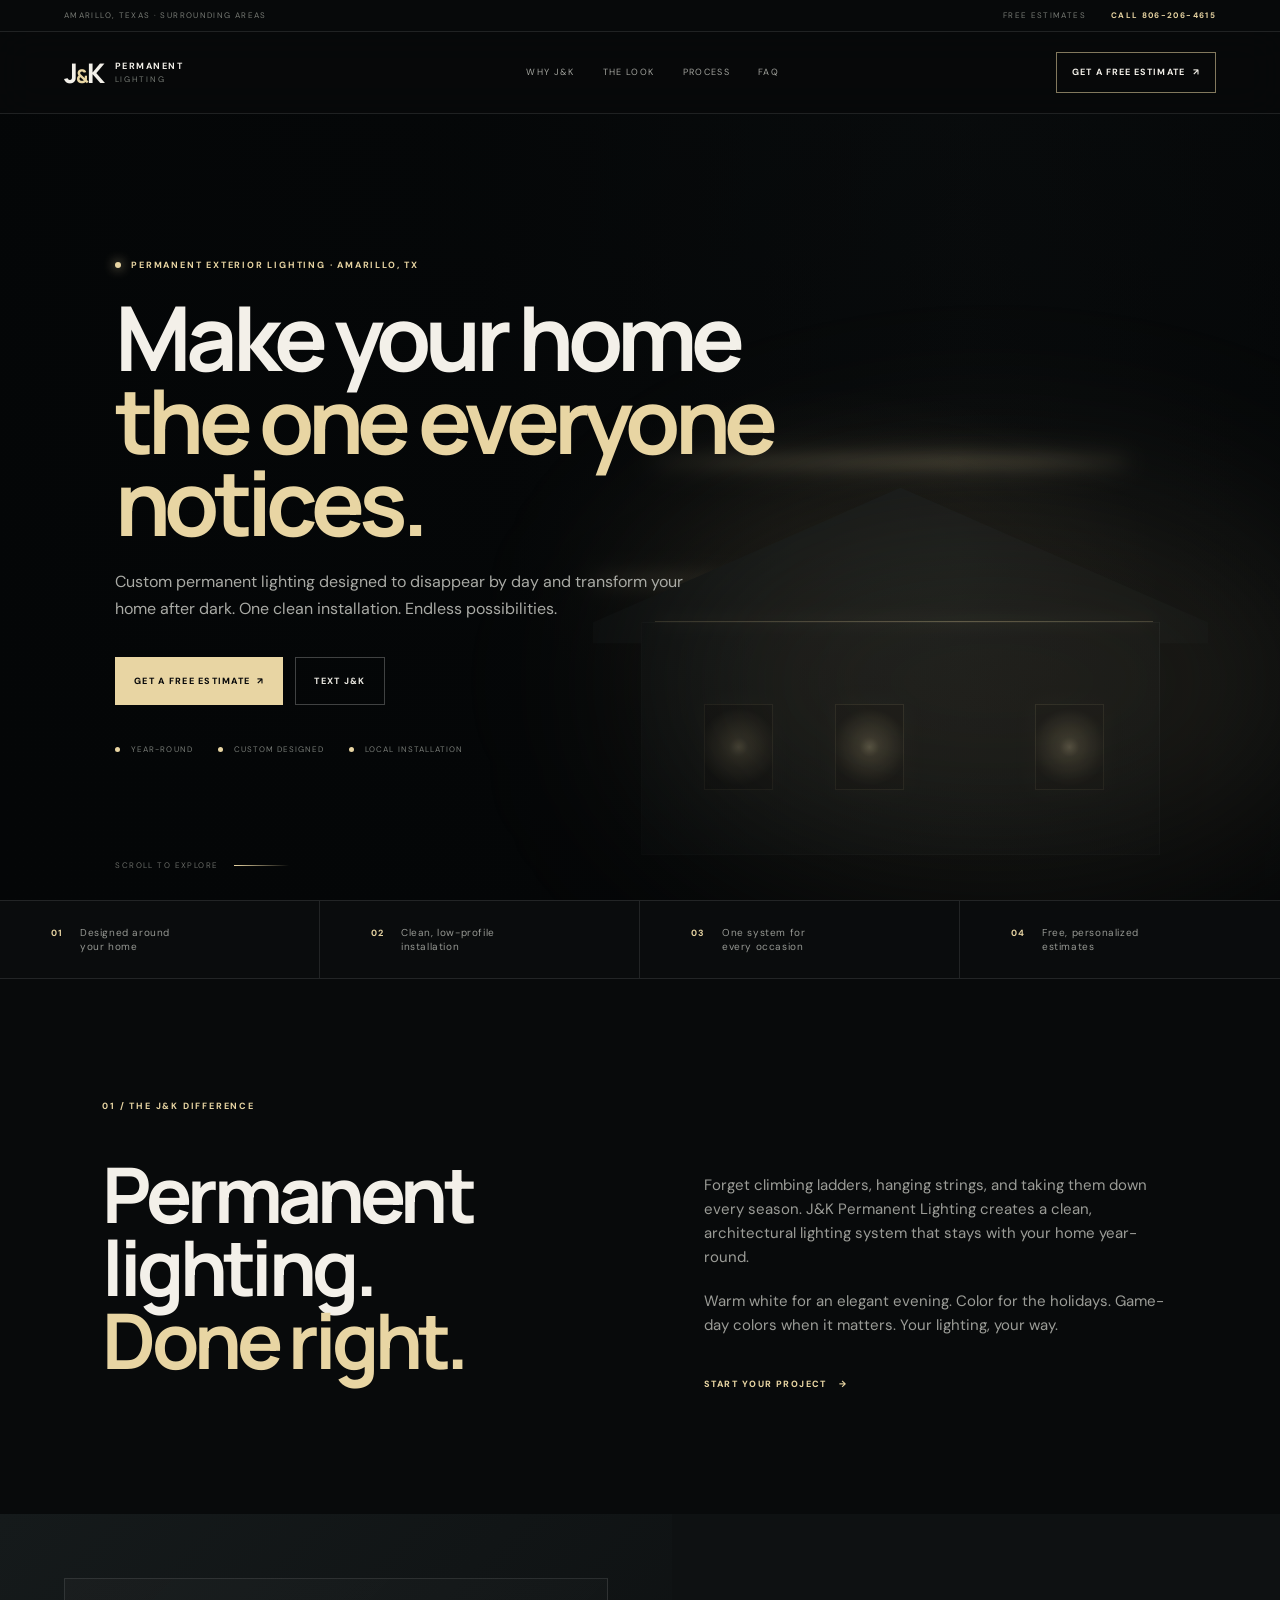
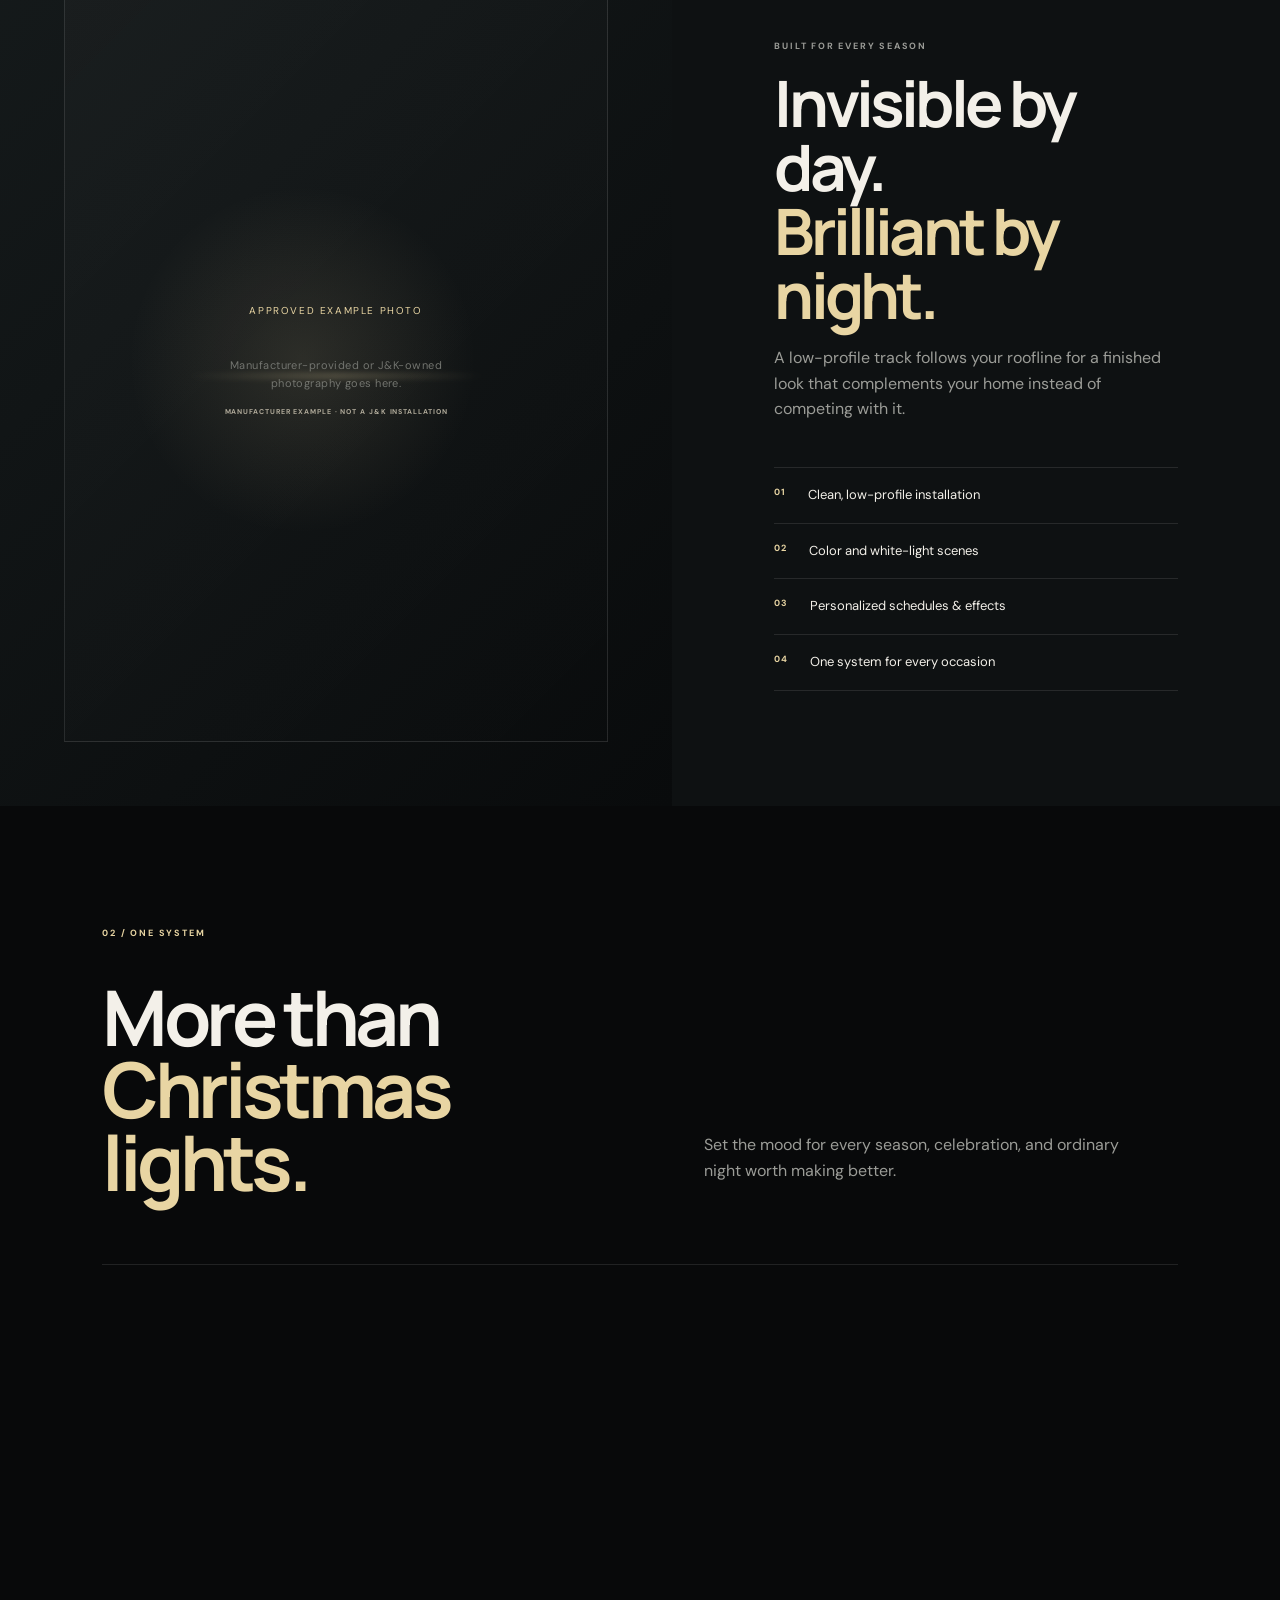
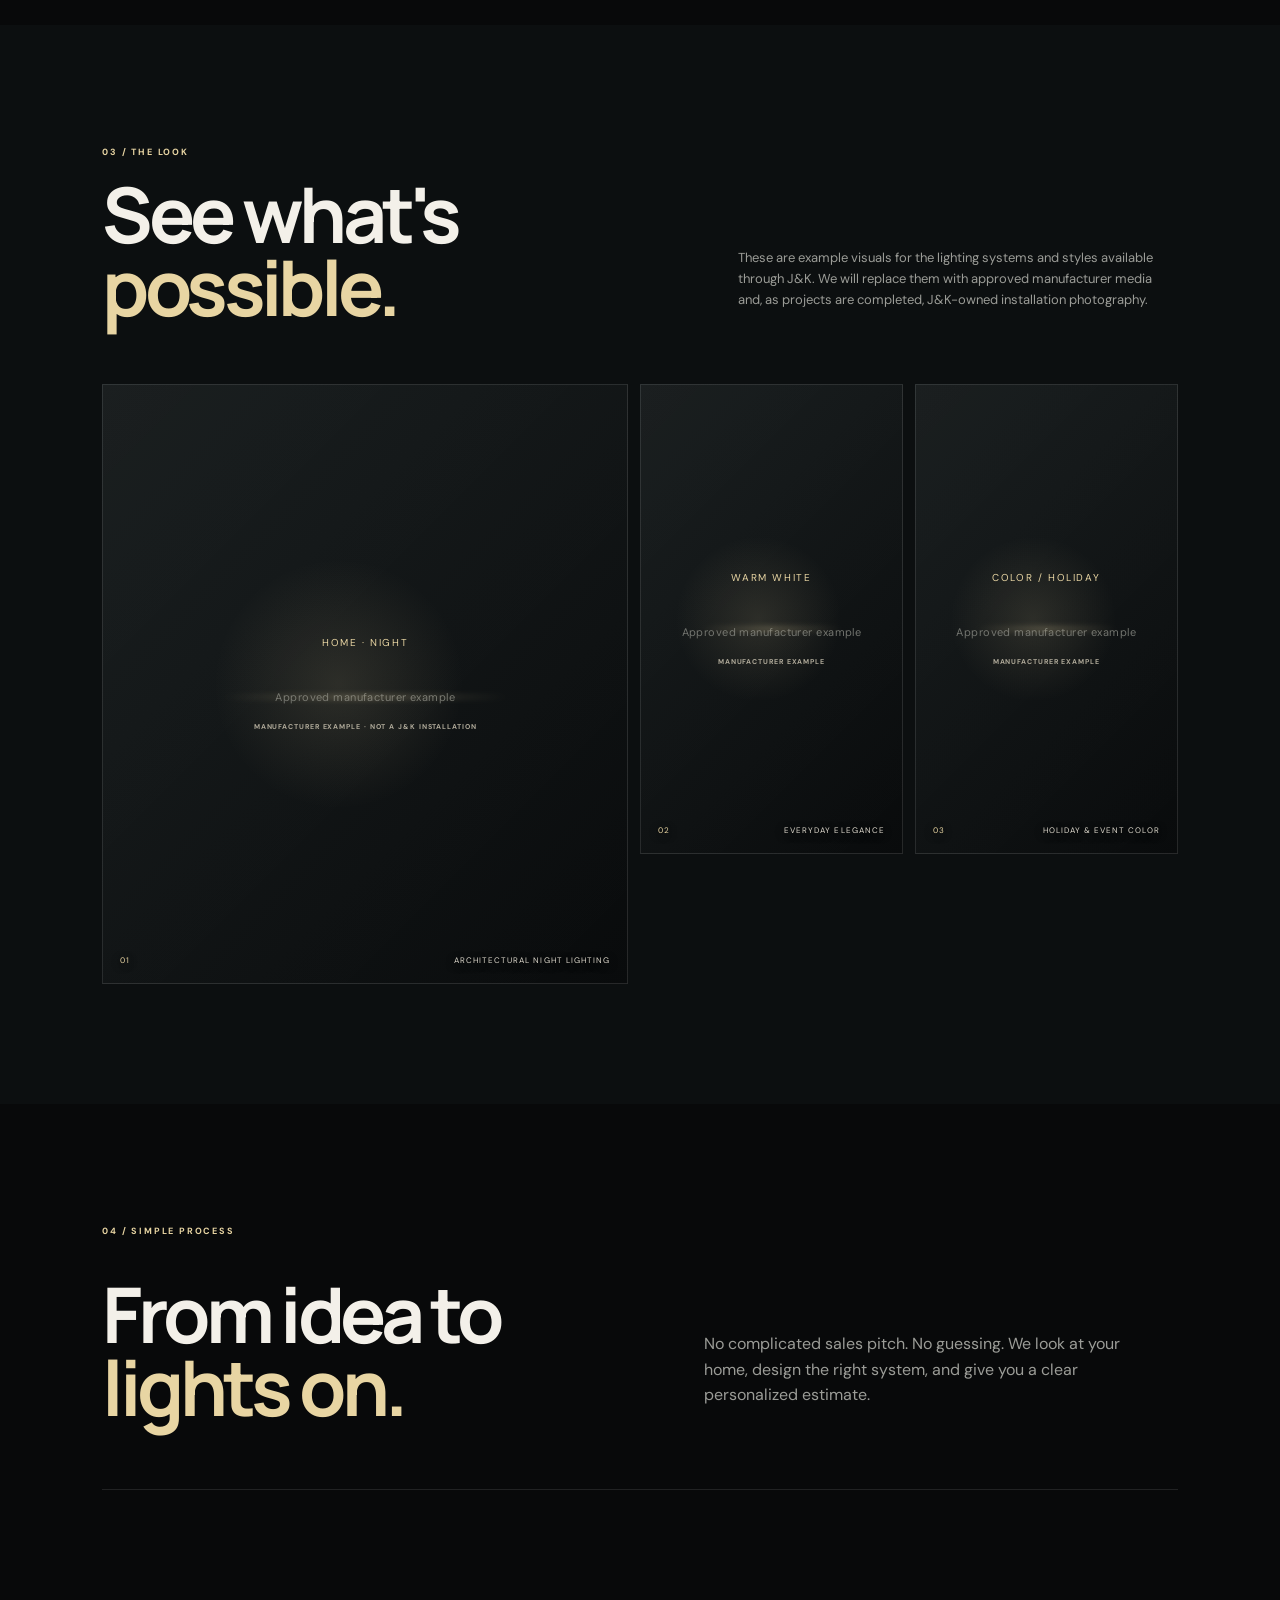
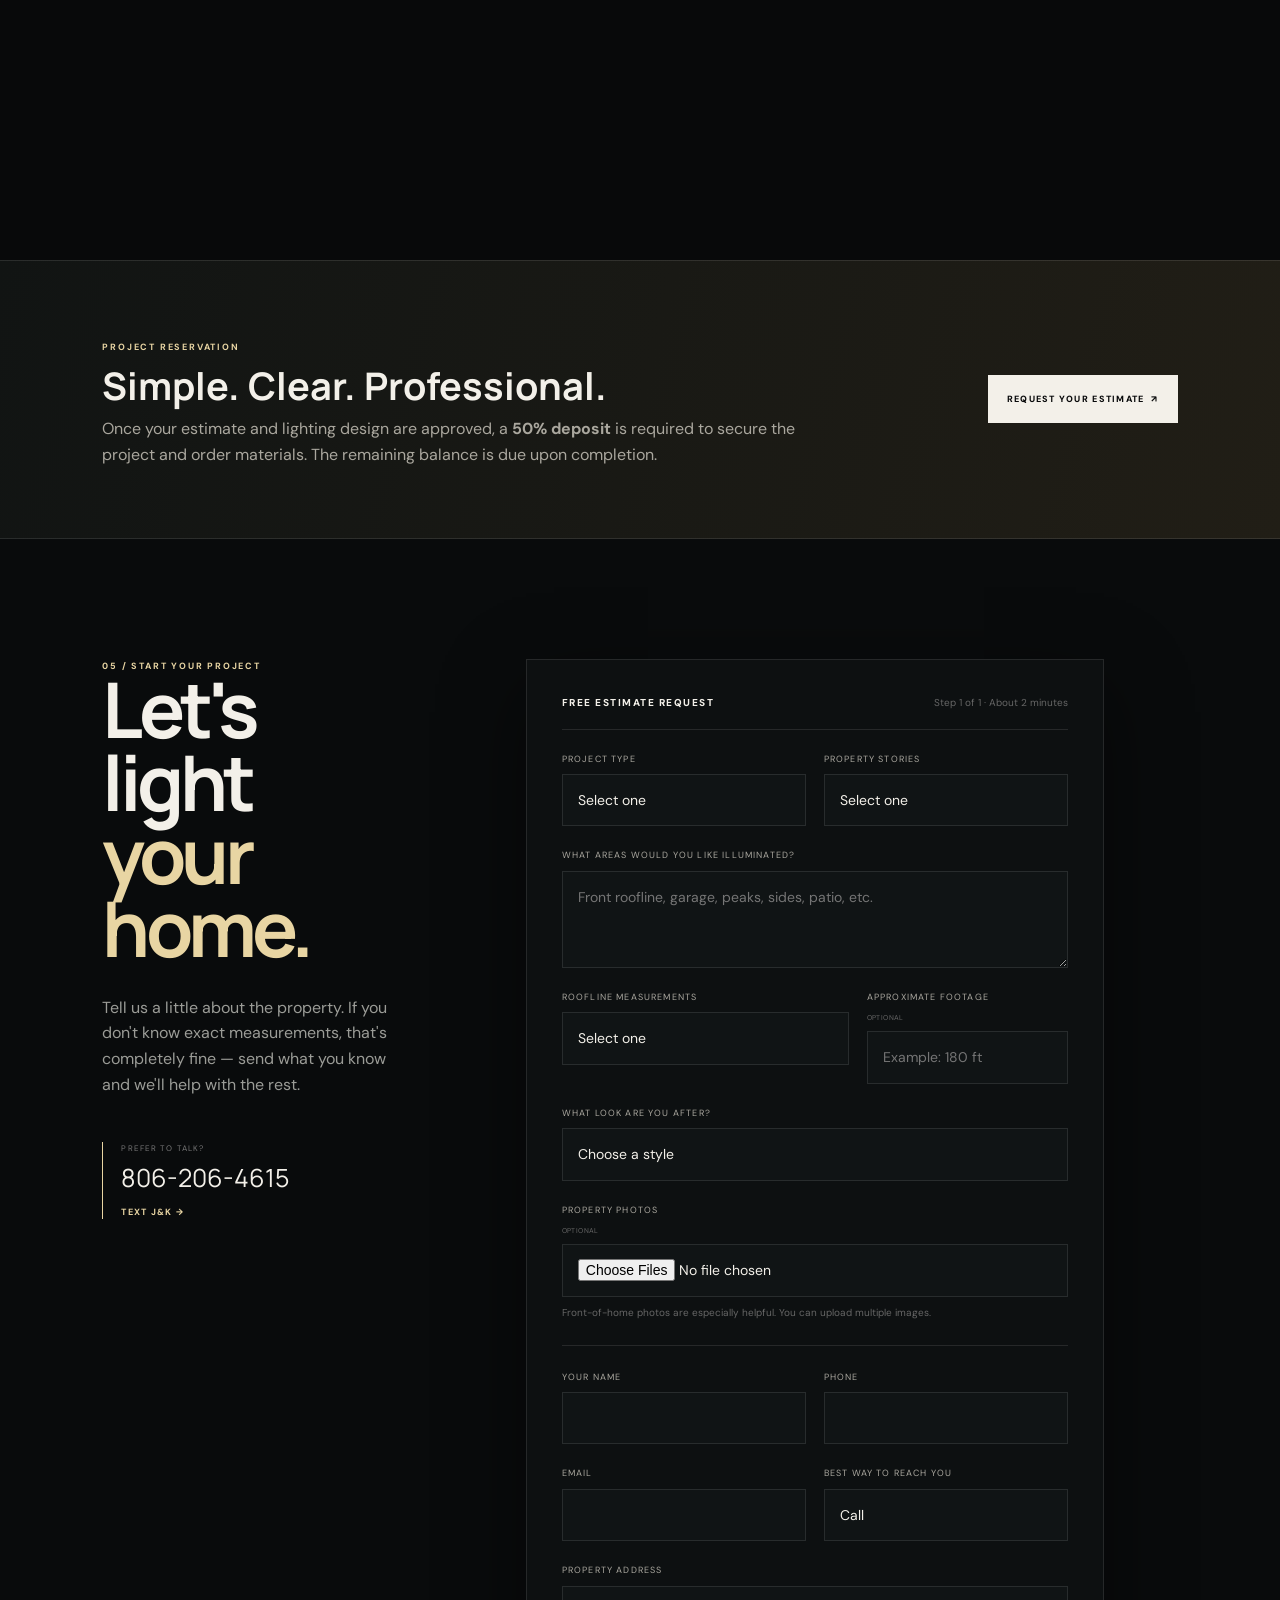
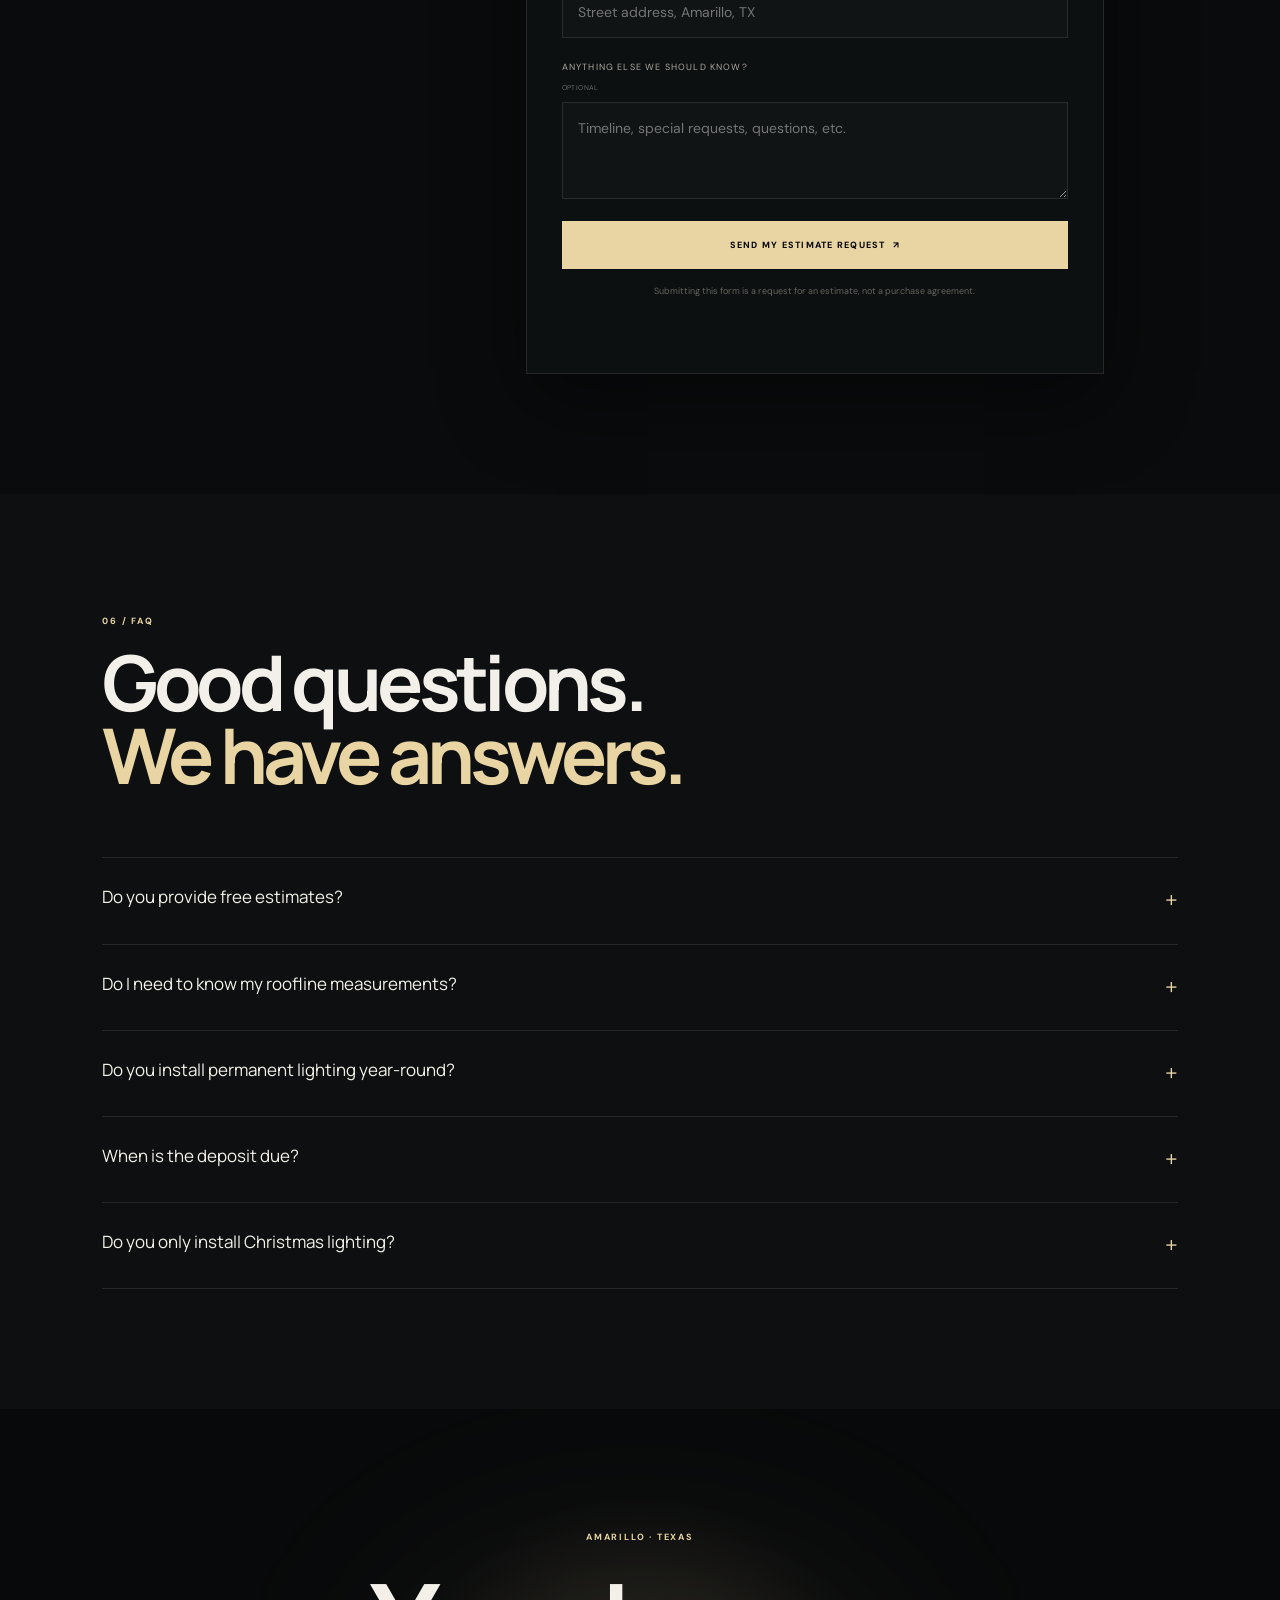
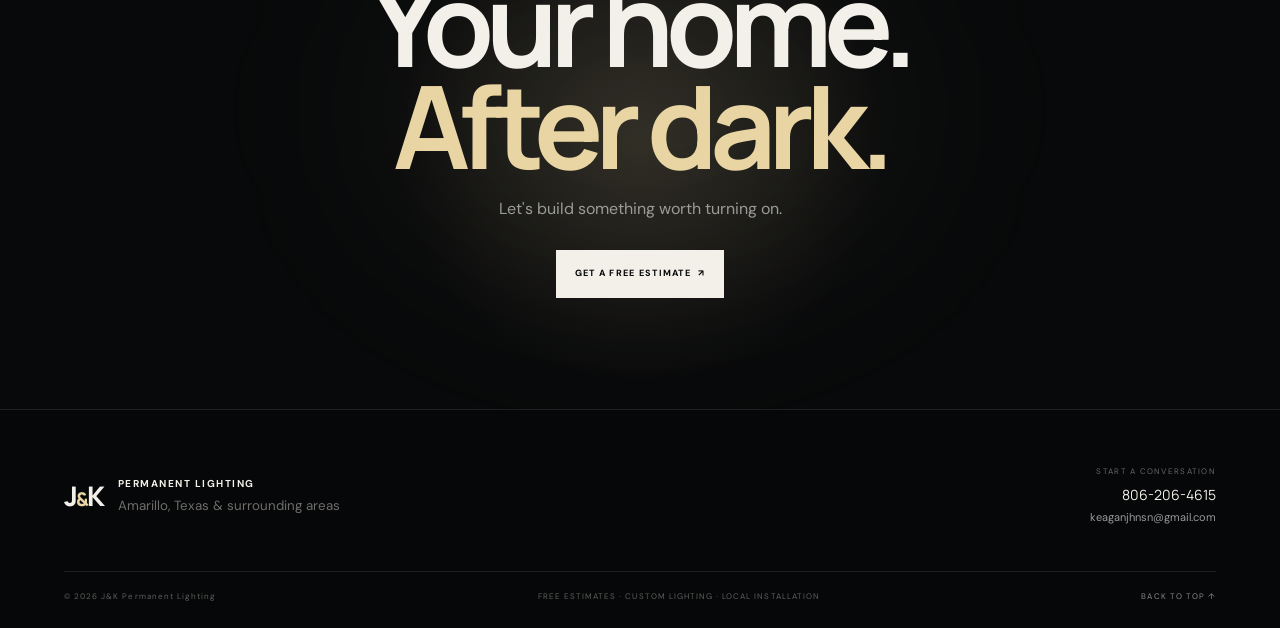
==== index.html @ 0cdd0f53 "Add files via upload" ====
<!DOCTYPE html>
<html lang="en">
<head>
  <meta charset="UTF-8" />
  <meta name="viewport" content="width=device-width, initial-scale=1.0" />
  <meta name="theme-color" content="#07090a" />
  <meta name="description" content="J&K Permanent Lighting — premium permanent exterior lighting in Amarillo, Texas and surrounding areas. Free estimates." />
  <meta property="og:title" content="J&K Permanent Lighting | Amarillo, TX" />
  <meta property="og:description" content="Permanent exterior lighting designed for your home. Clean by day. Brilliant by night." />
  <meta property="og:type" content="website" />
  <title>J&K Permanent Lighting | Amarillo, TX</title>
  <link rel="preconnect" href="https://fonts.googleapis.com">
  <link rel="preconnect" href="https://fonts.gstatic.com" crossorigin>
  <link href="https://fonts.googleapis.com/css2?family=DM+Sans:wght@400;500;600;700&family=Manrope:wght@600;700;800&display=swap" rel="stylesheet">
  <link rel="stylesheet" href="styles.css" />
</head>
<body>
  <div class="topbar">
    <span>AMARILLO, TEXAS · SURROUNDING AREAS</span>
    <div class="topbar-right"><span>FREE ESTIMATES</span><a href="tel:+18062064615">CALL 806-206-4615</a></div>
  </div>

  <header class="nav" id="top">
    <a class="brand" href="#top" aria-label="J&K Permanent Lighting home">
      <span class="brand-mark">J<span>&amp;</span>K</span>
      <span class="brand-copy"><strong>PERMANENT</strong><em>LIGHTING</em></span>
    </a>
    <button class="menu-toggle" type="button" aria-label="Open menu" aria-expanded="false"><span></span><span></span></button>
    <nav class="desktop-nav">
      <a href="#why">WHY J&amp;K</a><a href="#gallery">THE LOOK</a><a href="#how">PROCESS</a><a href="#faq">FAQ</a>
    </nav>
    <a class="nav-cta" href="#estimate">GET A FREE ESTIMATE <span>↗</span></a>
  </header>
  <div class="mobile-menu" aria-hidden="true">
    <a href="#why">WHY J&amp;K</a><a href="#gallery">THE LOOK</a><a href="#how">PROCESS</a><a href="#faq">FAQ</a><a class="mobile-menu-cta" href="#estimate">GET A FREE ESTIMATE ↗</a>
  </div>

  <main>
    <section class="hero" aria-label="J&K Permanent Lighting introduction">
      <div class="hero-media" aria-hidden="true">
        <div class="roof-glow roof-glow-one"></div><div class="roof-glow roof-glow-two"></div>
        <div class="hero-house"><div class="house-roof"></div><div class="house-body"></div><div class="house-window w1"></div><div class="house-window w2"></div><div class="house-window w3"></div></div>
      </div>
      <div class="hero-overlay"></div><div class="hero-glow"></div>
      <div class="hero-content">
        <div class="hero-tag"><span class="live-dot"></span> PERMANENT EXTERIOR LIGHTING · AMARILLO, TX</div>
        <h1>Make your home<br><span>the one everyone notices.</span></h1>
        <p class="hero-copy">Custom permanent lighting designed to disappear by day and transform your home after dark. One clean installation. Endless possibilities.</p>
        <div class="hero-actions"><a class="button button-primary" href="#estimate">GET A FREE ESTIMATE <span>↗</span></a><a class="button button-ghost" href="sms:+18062064615">TEXT J&amp;K</a></div>
        <div class="hero-proof"><span><i></i> YEAR-ROUND</span><span><i></i> CUSTOM DESIGNED</span><span><i></i> LOCAL INSTALLATION</span></div>
      </div>
      <div class="hero-bottom"><span>SCROLL TO EXPLORE</span><span class="scroll-line"></span></div>
    </section>

    <section class="trust-strip">
      <div><strong>01</strong><span>Designed around<br>your home</span></div><div><strong>02</strong><span>Clean, low-profile<br>installation</span></div><div><strong>03</strong><span>One system for<br>every occasion</span></div><div><strong>04</strong><span>Free, personalized<br>estimates</span></div>
    </section>

    <section class="intro section-pad" id="why">
      <div class="section-kicker">01 / THE J&amp;K DIFFERENCE</div>
      <div class="intro-grid">
        <h2>Permanent lighting.<br><span>Done right.</span></h2>
        <div class="intro-copy"><p>Forget climbing ladders, hanging strings, and taking them down every season. J&amp;K Permanent Lighting creates a clean, architectural lighting system that stays with your home year-round.</p><p>Warm white for an elegant evening. Color for the holidays. Game-day colors when it matters. Your lighting, your way.</p><a class="text-link" href="#estimate">START YOUR PROJECT <span>→</span></a></div>
      </div>
    </section>

    <section class="feature-band">
      <div class="feature-media media-slot" data-slot="feature"><div class="media-placeholder"><span>APPROVED EXAMPLE PHOTO</span><small>Manufacturer-provided or J&amp;K-owned photography goes here.</small><b>MANUFACTURER EXAMPLE · NOT A J&amp;K INSTALLATION</b></div></div>
      <div class="feature-content"><p class="eyebrow">BUILT FOR EVERY SEASON</p><h2>Invisible by day.<br><span>Brilliant by night.</span></h2><p>A low-profile track follows your roofline for a finished look that complements your home instead of competing with it.</p><div class="feature-list"><div><strong>01</strong><span>Clean, low-profile installation</span></div><div><strong>02</strong><span>Color and white-light scenes</span></div><div><strong>03</strong><span>Personalized schedules &amp; effects</span></div><div><strong>04</strong><span>One system for every occasion</span></div></div></div>
    </section>

    <section class="occasions section-pad">
      <div class="section-kicker">02 / ONE SYSTEM</div><div class="occasion-head"><h2>More than<br><span>Christmas lights.</span></h2><p>Set the mood for every season, celebration, and ordinary night worth making better.</p></div>
      <div class="occasion-grid"><article><span>01</span><h3>Everyday</h3><p>Clean, warm white illumination that makes your home look finished every night.</p></article><article><span>02</span><h3>Holidays</h3><p>Christmas, Halloween, Valentine's Day and more — without changing the installation.</p></article><article><span>03</span><h3>Game Day</h3><p>Bring your colors to the roofline and make the house part of the celebration.</p></article><article><span>04</span><h3>Custom</h3><p>Create colors, effects, patterns and schedules around the moments that matter.</p></article></div>
    </section>

    <section class="gallery section-pad" id="gallery">
      <div class="gallery-head"><div><div class="section-kicker">03 / THE LOOK</div><h2>See what's<br><span>possible.</span></h2></div><p>These are example visuals for the lighting systems and styles available through J&amp;K. We will replace them with approved manufacturer media and, as projects are completed, J&amp;K-owned installation photography.</p></div>
      <div class="gallery-grid">
        <figure class="gallery-card large media-slot"><div class="media-placeholder"><span>HOME · NIGHT</span><small>Approved manufacturer example</small><b>MANUFACTURER EXAMPLE · NOT A J&amp;K INSTALLATION</b></div><figcaption><span>01</span> ARCHITECTURAL NIGHT LIGHTING</figcaption></figure>
        <figure class="gallery-card media-slot"><div class="media-placeholder"><span>WARM WHITE</span><small>Approved manufacturer example</small><b>MANUFACTURER EXAMPLE</b></div><figcaption><span>02</span> EVERYDAY ELEGANCE</figcaption></figure>
        <figure class="gallery-card media-slot"><div class="media-placeholder"><span>COLOR / HOLIDAY</span><small>Approved manufacturer example</small><b>MANUFACTURER EXAMPLE</b></div><figcaption><span>03</span> HOLIDAY &amp; EVENT COLOR</figcaption></figure>
      </div>
    </section>

    <section class="process section-pad" id="how"><div class="section-kicker">04 / SIMPLE PROCESS</div><div class="process-head"><h2>From idea to<br><span>lights on.</span></h2><p>No complicated sales pitch. No guessing. We look at your home, design the right system, and give you a clear personalized estimate.</p></div><div class="process-grid"><article><b>01</b><h3>Tell us about your home</h3><p>Send property details, measurements if you have them, and a few photos.</p></article><article><b>02</b><h3>Get your custom estimate</h3><p>We review the property and build a lighting plan around your home and goals.</p></article><article><b>03</b><h3>Approve &amp; reserve</h3><p>A 50% deposit secures the project and allows us to order the required materials.</p></article><article><b>04</b><h3>Installation day</h3><p>We install, test, clean up, and make sure everything is ready to shine.</p></article></div></section>

    <section class="deposit-note"><div><p class="eyebrow">PROJECT RESERVATION</p><h2>Simple. Clear. Professional.</h2><p>Once your estimate and lighting design are approved, a <strong>50% deposit</strong> is required to secure the project and order materials. The remaining balance is due upon completion.</p></div><a class="button button-light" href="#estimate">REQUEST YOUR ESTIMATE <span>↗</span></a></section>

    <section class="estimate section-pad" id="estimate">
      <div class="estimate-intro"><div class="section-kicker">05 / START YOUR PROJECT</div><h2>Let's light<br><span>your home.</span></h2><p>Tell us a little about the property. If you don't know exact measurements, that's completely fine — send what you know and we'll help with the rest.</p><div class="contact-card"><span>PREFER TO TALK?</span><a href="tel:+18062064615">806-206-4615</a><a href="sms:+18062064615">TEXT J&amp;K →</a></div></div>
      <form class="estimate-form" id="estimateForm" action="https://formspree.io/f/REPLACE_WITH_YOUR_FORM_ID" method="POST" enctype="multipart/form-data">
        <input type="hidden" name="_subject" value="New J&K Permanent Lighting Estimate Request" />
        <div class="form-heading"><span>FREE ESTIMATE REQUEST</span><small>Step 1 of 1 · About 2 minutes</small></div>
        <div class="form-row"><label>Project type<select name="project_type" required><option value="">Select one</option><option>Residential</option><option>Commercial</option></select></label><label>Property stories<select name="stories" required><option value="">Select one</option><option>One story</option><option>Two story</option><option>Three or more</option><option>Not sure</option></select></label></div>
        <label>What areas would you like illuminated?<textarea name="areas" rows="3" placeholder="Front roofline, garage, peaks, sides, patio, etc."></textarea></label>
        <div class="form-row"><label>Roofline measurements<select name="measurements"><option value="">Select one</option><option>I know the approximate footage</option><option>I have measurements but need help</option><option>I don't know — please help me estimate</option></select></label><label>Approximate footage <span class="optional">OPTIONAL</span><input type="text" name="approximate_footage" placeholder="Example: 180 ft" /></label></div>
        <label>What look are you after?<select name="lighting_style"><option value="">Choose a style</option><option>Warm white / elegant</option><option>Full color / year-round</option><option>Mostly white with holiday color</option><option>Not sure — show me options</option></select></label>
        <label>Property photos <span class="optional">OPTIONAL</span><input type="file" name="photos" accept="image/*" multiple /><small>Front-of-home photos are especially helpful. You can upload multiple images.</small></label>
        <div class="form-divider"></div>
        <div class="form-row"><label>Your name<input type="text" name="name" autocomplete="name" required /></label><label>Phone<input type="tel" name="phone" autocomplete="tel" required /></label></div>
        <div class="form-row"><label>Email<input type="email" name="email" autocomplete="email" required /></label><label>Best way to reach you<select name="preferred_contact"><option>Call</option><option>Text</option><option>Email</option></select></label></div>
        <label>Property address<input type="text" name="address" autocomplete="street-address" placeholder="Street address, Amarillo, TX" required /></label>
        <label>Anything else we should know? <span class="optional">OPTIONAL</span><textarea name="notes" rows="3" placeholder="Timeline, special requests, questions, etc."></textarea></label>
        <button class="button button-primary submit-button" type="submit">SEND MY ESTIMATE REQUEST <span>↗</span></button>
        <p class="form-note">Submitting this form is a request for an estimate, not a purchase agreement.</p><p class="form-status" id="formStatus" aria-live="polite"></p>
      </form>
    </section>

    <section class="faq section-pad" id="faq"><div class="section-kicker">06 / FAQ</div><h2>Good questions.<br><span>We have answers.</span></h2><div class="faq-list"><details><summary>Do you provide free estimates?<span>+</span></summary><p>Yes. Every project starts with a complimentary estimate based on your property, desired coverage, and lighting system.</p></details><details><summary>Do I need to know my roofline measurements?<span>+</span></summary><p>No. Approximate measurements are helpful, but if you aren't sure, send photos and the information you do have. We'll help determine what's needed.</p></details><details><summary>Do you install permanent lighting year-round?<span>+</span></summary><p>Yes. The system is designed to stay installed year-round, so you can use it for everyday accent lighting, holidays, events and more.</p></details><details><summary>When is the deposit due?<span>+</span></summary><p>After you approve your estimate and lighting design, a 50% deposit is required to secure the project and order materials. The remaining balance is due upon completion.</p></details><details><summary>Do you only install Christmas lighting?<span>+</span></summary><p>No. Permanent lighting can be used for everyday warm white lighting, holidays, sports, parties and custom colors throughout the year.</p></details></div></section>

    <section class="final-cta"><div class="final-glow"></div><p class="eyebrow">AMARILLO · TEXAS</p><h2>Your home.<br><span>After dark.</span></h2><p>Let's build something worth turning on.</p><a class="button button-light" href="#estimate">GET A FREE ESTIMATE <span>↗</span></a></section>
  </main>

  <footer><div class="footer-main"><div class="footer-brand"><span class="brand-mark">J<span>&amp;</span>K</span><div><strong>PERMANENT LIGHTING</strong><small>Amarillo, Texas &amp; surrounding areas</small></div></div><div class="footer-contact"><span>START A CONVERSATION</span><a href="tel:+18062064615">806-206-4615</a><a href="mailto:keaganjhnsn@gmail.com">keaganjhnsn@gmail.com</a></div></div><div class="footer-bottom"><span>© 2026 J&amp;K Permanent Lighting</span><span>FREE ESTIMATES · CUSTOM LIGHTING · LOCAL INSTALLATION</span><a href="#top">BACK TO TOP ↑</a></div></footer>
  <script src="script.js"></script>
</body>
</html>
---- styles.css ----
:root{--bg:#07090a;--panel:#0d1011;--panel2:#111516;--text:#f3f0e9;--muted:#9b9c97;--dim:#646762;--line:rgba(255,255,255,.1);--warm:#e8d5a3;--warm2:#bca977;--shadow:0 25px 80px rgba(0,0,0,.45);--radius:2px}*{box-sizing:border-box}html{scroll-behavior:smooth}body{margin:0;background:var(--bg);color:var(--text);font-family:"DM Sans",sans-serif;line-height:1.6}body.menu-open{overflow:hidden}a{color:inherit;text-decoration:none}button,input,select,textarea{font:inherit}.topbar{height:32px;padding:0 5vw;border-bottom:1px solid var(--line);display:flex;align-items:center;justify-content:space-between;color:#777a74;font-size:8px;letter-spacing:.17em}.topbar-right{display:flex;gap:25px}.topbar a{color:var(--warm);font-weight:700}.nav{height:82px;padding:0 5vw;display:flex;align-items:center;gap:30px;border-bottom:1px solid var(--line);background:rgba(7,9,10,.86);backdrop-filter:blur(18px);position:sticky;top:0;z-index:50}.brand{display:flex;align-items:center;gap:12px;min-width:185px}.brand-mark{font-family:"Manrope";font-weight:800;font-size:27px;letter-spacing:-.08em}.brand-mark span{color:var(--warm);font-size:.7em}.brand-copy{display:flex;flex-direction:column;line-height:1.05}.brand-copy strong{font-size:9px;letter-spacing:.17em}.brand-copy em{font-style:normal;color:#777b75;font-size:8px;letter-spacing:.24em;margin-top:3px}.desktop-nav{display:flex;align-items:center;justify-content:center;gap:28px;flex:1}.desktop-nav a{font-size:9px;letter-spacing:.15em;color:#a3a49e;transition:.2s}.desktop-nav a:hover{color:var(--warm)}.nav-cta{border:1px solid rgba(232,213,163,.55);padding:12px 15px;font-size:9px;letter-spacing:.12em;font-weight:700;white-space:nowrap;transition:.2s}.nav-cta:hover{background:var(--warm);color:#07090a}.nav-cta span{margin-left:5px}.menu-toggle,.mobile-menu{display:none}.hero{min-height:calc(100vh - 114px);position:relative;overflow:hidden;display:flex;align-items:center}.hero-media{position:absolute;inset:0;background:radial-gradient(ellipse at 65% 58%,rgba(224,200,142,.13),transparent 28%),linear-gradient(180deg,#0a0d0e 0%,#080a0b 52%,#050607 100%);overflow:hidden}.hero-overlay{position:absolute;inset:0;background:linear-gradient(90deg,rgba(4,6,7,.98) 0%,rgba(4,6,7,.83) 38%,rgba(4,6,7,.25) 75%,rgba(4,6,7,.65) 100%),linear-gradient(0deg,rgba(4,6,7,.75),transparent 45%)}.hero-glow{position:absolute;width:55vw;height:30vw;right:-5vw;bottom:3vh;background:rgba(232,213,163,.1);filter:blur(100px);border-radius:50%}.hero-house{position:absolute;width:54vw;height:48vh;right:4vw;bottom:5vh;filter:drop-shadow(0 30px 50px rgba(0,0,0,.8));opacity:.95}.house-body{position:absolute;left:15%;right:10%;bottom:0;height:54%;background:linear-gradient(100deg,#161b1c,#0d1011);border:1px solid rgba(255,255,255,.08)}.house-roof{position:absolute;left:8%;right:3%;top:15%;height:48%;background:linear-gradient(145deg,#1d2222,#0b0e0f);clip-path:polygon(50% 0,100% 65%,100% 75%,0 75%,0 65%);border-bottom:2px solid rgba(232,213,163,.7);box-shadow:0 8px 22px rgba(232,213,163,.1)}.roof-glow{position:absolute;height:4px;border-radius:50%;background:var(--warm);filter:blur(8px);opacity:.8}.roof-glow-one{width:37vw;right:12vw;top:44%;box-shadow:0 0 25px 8px rgba(232,213,163,.22)}.roof-glow-two{width:12vw;right:42vw;top:59%;box-shadow:0 0 20px 6px rgba(232,213,163,.2)}.hero-house:after{content:"";position:absolute;left:17%;right:11%;bottom:54%;height:1px;background:rgba(232,213,163,.55);box-shadow:0 0 16px rgba(232,213,163,.8)}.hero-house .house-window{position:absolute;bottom:15%;width:10%;height:20%;border:1px solid rgba(232,213,163,.25);background:radial-gradient(circle,#cbbd95 0,#6f674f 18%,#111 72%);box-shadow:0 0 25px rgba(232,213,163,.07)}.w1{left:24%}.w2{left:43%}.w3{right:18%}.hero-content{position:relative;z-index:2;width:min(820px,76%);margin-left:9vw;padding:90px 0}.hero-tag,.eyebrow,.section-kicker{font-size:9px;letter-spacing:.2em;color:var(--warm);font-weight:700}.hero-tag{display:flex;align-items:center;gap:10px}.live-dot{width:6px;height:6px;border-radius:50%;background:var(--warm);box-shadow:0 0 12px var(--warm)}h1,h2,h3{font-family:"Manrope",sans-serif}h1{font-size:clamp(52px,7vw,105px);line-height:.92;letter-spacing:-.065em;margin:24px 0}.hero h1 span,h2 span{color:var(--warm)}.hero-copy{max-width:590px;color:#a9aaa5;font-size:16px;line-height:1.7}.hero-actions{display:flex;gap:12px;margin-top:35px}.button{display:inline-flex;justify-content:center;align-items:center;gap:7px;min-height:48px;padding:14px 18px;border:1px solid transparent;font-size:9px;letter-spacing:.14em;font-weight:800;transition:.25s;cursor:pointer}.button-primary{background:var(--warm);color:#08090a}.button-primary:hover{background:#f4e4ba;transform:translateY(-2px);box-shadow:0 10px 30px rgba(232,213,163,.13)}.button-ghost{border-color:rgba(255,255,255,.24);color:#e8e6df}.button-ghost:hover{border-color:var(--warm);color:var(--warm)}.hero-proof{display:flex;flex-wrap:wrap;gap:25px;margin-top:38px;color:#777b76;font-size:8px;letter-spacing:.13em}.hero-proof i{display:inline-block;width:5px;height:5px;border-radius:50%;background:var(--warm);margin-right:8px}.hero-bottom{position:absolute;bottom:28px;left:9vw;display:flex;align-items:center;gap:15px;color:#696b66;font-size:8px;letter-spacing:.18em}.scroll-line{width:55px;height:1px;background:linear-gradient(90deg,var(--warm),transparent)}.trust-strip{display:grid;grid-template-columns:repeat(4,1fr);border-top:1px solid var(--line);border-bottom:1px solid var(--line);background:#0a0c0d}.trust-strip div{padding:25px 4vw;display:flex;gap:17px;align-items:flex-start;border-right:1px solid var(--line)}.trust-strip div:last-child{border-right:0}.trust-strip strong{font-size:9px;color:var(--warm);letter-spacing:.1em}.trust-strip span{font-size:10px;line-height:1.35;color:#969893;letter-spacing:.06em}.section-pad{padding:120px 8vw}.intro{background:#080a0b}.intro-grid{display:grid;grid-template-columns:1fr 1fr;gap:10vw;margin-top:45px}.intro h2,.occasion-head h2,.process-head h2,.estimate h2,.faq h2{font-size:clamp(48px,6vw,80px);line-height:.95;letter-spacing:-.06em;margin:0}.intro-copy{max-width:530px;color:var(--muted);font-size:15px}.intro-copy p+p{margin-top:20px}.text-link{display:inline-flex;gap:12px;margin-top:25px;color:var(--warm);font-size:9px;letter-spacing:.16em;font-weight:800}.text-link span{transition:.2s}.text-link:hover span{transform:translateX(5px)}.feature-band{display:grid;grid-template-columns:1.05fr .95fr;background:#0e1112;min-height:690px}.feature-media{min-height:600px;padding:5vw;display:flex}.media-slot{position:relative;overflow:hidden}.media-slot:before{content:"";position:absolute;inset:0;background:radial-gradient(circle at 45% 50%,rgba(232,213,163,.12),transparent 30%),linear-gradient(135deg,#151a1b,#090b0c)}.media-placeholder{position:relative;z-index:1;width:100%;min-height:100%;border:1px solid rgba(255,255,255,.11);display:flex;flex-direction:column;align-items:center;justify-content:center;text-align:center;color:var(--warm);letter-spacing:.16em;font-size:10px;background:linear-gradient(135deg,rgba(255,255,255,.025),rgba(255,255,255,0))}.media-placeholder:after{content:"";position:absolute;width:55%;height:2px;top:52%;background:linear-gradient(90deg,transparent,var(--warm),transparent);opacity:.7;filter:blur(3px)}.media-placeholder small{margin-top:38px;max-width:270px;color:#72746f;letter-spacing:.04em;font-size:11px}.media-placeholder b{margin-top:14px;font-size:7px;letter-spacing:.13em;color:#b0aa9a}.feature-content{padding:9vw 8vw;align-self:center}.feature-content h2{font-size:clamp(45px,5vw,70px);line-height:1;letter-spacing:-.06em;margin:18px 0}.feature-content>p{max-width:480px;color:var(--muted)}.feature-list{margin-top:45px;border-top:1px solid var(--line)}.feature-list div{display:flex;gap:22px;padding:17px 0;border-bottom:1px solid var(--line);font-size:13px}.feature-list strong{color:var(--warm);font-size:9px;letter-spacing:.1em}.occasions{background:#08090a}.occasion-head,.process-head{display:grid;grid-template-columns:1fr 1fr;gap:10vw;margin-top:40px}.occasion-head p,.process-head p{max-width:440px;color:var(--muted);align-self:end}.occasion-grid{display:grid;grid-template-columns:repeat(4,1fr);margin-top:65px;border-top:1px solid var(--line)}.occasion-grid article{padding:32px 25px 20px 0;border-right:1px solid var(--line);min-height:240px}.occasion-grid article:not(:first-child){padding-left:25px}.occasion-grid article:last-child{border-right:0}.occasion-grid span{color:var(--warm);font-size:9px;letter-spacing:.15em}.occasion-grid h3{font-size:23px;margin:45px 0 8px}.occasion-grid p{color:var(--muted);font-size:13px;margin:0}.gallery{background:#0c0f10}.gallery-head{display:flex;justify-content:space-between;align-items:end;gap:60px}.gallery-head h2{font-size:clamp(48px,6vw,82px);line-height:.95;letter-spacing:-.06em;margin:18px 0 0}.gallery-head>p{max-width:440px;color:var(--muted);font-size:13px}.gallery-grid{display:grid;grid-template-columns:1.5fr .75fr .75fr;gap:12px;margin-top:60px}.gallery-card{height:470px;margin:0}.gallery-card.large{height:600px}.gallery-card .media-placeholder{min-height:100%}.gallery-card figcaption{position:absolute;left:18px;right:18px;bottom:17px;z-index:3;display:flex;justify-content:space-between;color:#ddd8cc;font-size:8px;letter-spacing:.13em;text-shadow:0 2px 8px #000}.gallery-card figcaption span{color:var(--warm)}.process{background:#08090a}.process-grid{display:grid;grid-template-columns:repeat(4,1fr);margin-top:65px;border-top:1px solid var(--line)}.process-grid article{padding:30px 25px 0 0;border-right:1px solid var(--line);min-height:250px}.process-grid article:not(:first-child){padding-left:25px}.process-grid article:last-child{border:0}.process-grid b{font-size:9px;color:var(--warm);letter-spacing:.15em}.process-grid h3{font-size:19px;line-height:1.2;margin:55px 0 10px}.process-grid p{color:var(--muted);font-size:13px}.deposit-note{padding:70px 8vw;display:flex;justify-content:space-between;align-items:center;gap:50px;background:linear-gradient(105deg,#111413,#211e16);border-top:1px solid var(--line);border-bottom:1px solid var(--line)}.deposit-note h2{font-family:"Manrope";font-size:38px;line-height:1;margin:12px 0}.deposit-note p:last-child{max-width:730px;color:#aaa79e;margin:0}.button-light{background:var(--text);color:#08090a;white-space:nowrap}.button-light:hover{background:var(--warm);transform:translateY(-2px)}.estimate{display:grid;grid-template-columns:.8fr 1.2fr;gap:10vw;background:#090b0c}.estimate-intro>p{max-width:440px;color:var(--muted);margin-top:30px}.contact-card{margin-top:45px;border-left:1px solid var(--warm);padding-left:18px;display:flex;flex-direction:column;align-items:flex-start;gap:3px}.contact-card span{font-size:8px;color:#777;letter-spacing:.14em}.contact-card a:first-of-type{font-family:"Manrope";font-size:25px}.contact-card a:last-child{color:var(--warm);font-size:9px;letter-spacing:.14em;font-weight:700;margin-top:4px}.estimate-form{display:flex;flex-direction:column;gap:22px;padding:35px;background:#0d1011;border:1px solid var(--line);box-shadow:var(--shadow)}.form-heading{display:flex;justify-content:space-between;align-items:end;padding-bottom:18px;border-bottom:1px solid var(--line)}.form-heading span{font-size:10px;letter-spacing:.15em;font-weight:800}.form-heading small{color:#666b65;font-size:9px}.estimate-form label{display:flex;flex-direction:column;gap:8px;font-size:9px;letter-spacing:.13em;color:#aaa79f;text-transform:uppercase}.estimate-form input,.estimate-form select,.estimate-form textarea{font-family:inherit;background:#101415;border:1px solid var(--line);color:var(--text);padding:14px 15px;font-size:14px;outline:none;text-transform:none;letter-spacing:0;border-radius:0}.estimate-form input:focus,.estimate-form select:focus,.estimate-form textarea:focus{border-color:rgba(232,213,163,.7);box-shadow:0 0 0 3px rgba(232,213,163,.04)}.estimate-form textarea{resize:vertical}.estimate-form select{appearance:none}.form-row{display:grid;grid-template-columns:1fr 1fr;gap:18px}.optional{font-size:7px;color:#666;letter-spacing:.05em}.estimate-form small{font-size:10px;text-transform:none;letter-spacing:0;color:#666}.form-divider{height:1px;background:var(--line);margin:2px 0}.submit-button{border:0;width:100%}.submit-button:disabled{opacity:.55;cursor:wait}.form-note{font-size:9px;color:#65655f;text-align:center;margin:-7px 0 0}.form-status{text-align:center;color:var(--warm);font-size:12px;margin:0;min-height:18px}.faq{background:#0d0f10}.faq h2{margin-top:18px}.faq-list{margin-top:65px;border-top:1px solid var(--line)}details{border-bottom:1px solid var(--line)}summary{list-style:none;cursor:pointer;padding:25px 0;font-family:"Manrope";font-size:17px;display:flex;justify-content:space-between;gap:20px}summary::-webkit-details-marker{display:none}summary span{color:var(--warm);font-size:22px;font-weight:400;transition:.2s}details[open] summary span{transform:rotate(45deg)}details p{color:var(--muted);max-width:700px;margin:0 0 25px;font-size:14px}.final-cta{min-height:600px;display:flex;flex-direction:column;align-items:center;justify-content:center;text-align:center;position:relative;overflow:hidden;background:radial-gradient(circle at 50% 55%,rgba(232,213,163,.14),transparent 34%),#08090a}.final-cta h2{font-size:clamp(60px,9vw,125px);line-height:.88;letter-spacing:-.07em;margin:20px 0}.final-cta>p:not(.eyebrow){color:var(--muted);margin:0 0 28px}.final-glow{position:absolute;width:520px;height:310px;border-radius:50%;background:rgba(232,213,163,.06);filter:blur(100px);pointer-events:none}.final-cta>*:not(.final-glow){position:relative;z-index:2}footer{padding:55px 5vw 25px;border-top:1px solid var(--line);background:#060708}.footer-main{display:flex;justify-content:space-between;gap:40px}.footer-brand{display:flex;align-items:center;gap:15px}.footer-brand>div{display:flex;flex-direction:column}.footer-brand strong{font-size:10px;letter-spacing:.15em}.footer-brand small{color:#6e6d68;margin-top:3px}.footer-contact{display:flex;flex-direction:column;align-items:flex-end;gap:2px}.footer-contact span{font-size:8px;color:#666;letter-spacing:.16em;margin-bottom:4px}.footer-contact a{font-family:"Manrope";font-size:14px}.footer-contact a:last-child{font-family:"DM Sans";font-size:11px;color:#999}.footer-bottom{border-top:1px solid var(--line);margin-top:45px;padding-top:18px;display:flex;justify-content:space-between;gap:20px;color:#5f605c;font-size:8px;letter-spacing:.13em}.footer-bottom a{color:#888}.footer-bottom a:hover{color:var(--warm)}
@media(max-width:1000px){.desktop-nav{display:none}.menu-toggle{display:flex;margin-left:auto;background:none;border:0;width:38px;height:38px;flex-direction:column;justify-content:center;gap:7px;cursor:pointer}.menu-toggle span{display:block;width:24px;height:1px;background:var(--text);transition:.2s}.menu-toggle[aria-expanded=true] span:first-child{transform:translateY(4px) rotate(45deg)}.menu-toggle[aria-expanded=true] span:last-child{transform:translateY(-4px) rotate(-45deg)}.nav-cta{margin-left:0}.mobile-menu{display:flex;position:fixed;inset:114px 0 auto;background:rgba(7,9,10,.98);backdrop-filter:blur(20px);z-index:49;transform:translateY(-120%);transition:.3s;padding:30px 7vw 35px;flex-direction:column;gap:20px;border-bottom:1px solid var(--line)}.mobile-menu.open{transform:translateY(0)}.mobile-menu a{font-family:"Manrope";font-size:22px}.mobile-menu-cta{color:var(--warm)}.hero-house{width:72vw;right:-7vw}.intro-grid,.occasion-head,.process-head,.estimate{grid-template-columns:1fr;gap:35px}.feature-band{grid-template-columns:1fr}.feature-media{min-height:540px}.occasion-grid,.process-grid{grid-template-columns:1fr 1fr}.occasion-grid article:nth-child(2),.process-grid article:nth-child(2){border-right:0}.occasion-grid article:nth-child(n+3),.process-grid article:nth-child(n+3){border-top:1px solid var(--line)}.deposit-note{align-items:flex-start;flex-direction:column}.gallery-grid{grid-template-columns:1fr 1fr}.gallery-card.large{grid-column:1/-1;height:480px}.gallery-card{height:360px}}
@media(max-width:620px){.topbar{padding:0 5vw}.topbar>span{display:none}.topbar-right span{display:none}.nav{padding:0 5vw;height:72px}.brand{min-width:auto}.brand-copy{display:none}.nav-cta{font-size:8px;padding:10px 11px;margin-left:auto}.menu-toggle{order:2;margin-left:0}.nav-cta{order:1}.menu-toggle{order:2}.hero{min-height:calc(100svh - 104px)}.hero-media{background:radial-gradient(ellipse at 75% 62%,rgba(224,200,142,.1),transparent 30%),linear-gradient(180deg,#0a0d0e,#050607)}.hero-house{width:120vw;right:-36vw;bottom:7vh;opacity:.65}.hero-overlay{background:linear-gradient(90deg,rgba(4,6,7,.98) 0%,rgba(4,6,7,.8) 58%,rgba(4,6,7,.5)),linear-gradient(0deg,rgba(4,6,7,.88),transparent 60%)}.hero-content{margin-left:7vw;width:86%;padding:75px 0 110px}.hero-tag{font-size:7px}.hero h1{font-size:50px}.hero-copy{font-size:14px;line-height:1.65}.hero-actions{flex-direction:column}.hero-actions .button{width:100%}.hero-proof{gap:10px;flex-direction:column}.hero-bottom{display:none}.trust-strip{grid-template-columns:1fr 1fr}.trust-strip div{padding:22px 6vw}.trust-strip div:nth-child(2){border-right:0}.trust-strip div:nth-child(n+3){border-top:1px solid var(--line)}.section-pad{padding:85px 7vw}.feature-content{padding:80px 7vw}.feature-media{padding:7vw;min-height:420px}.occasion-grid,.process-grid,.gallery-grid,.form-row{grid-template-columns:1fr}.occasion-grid article,.occasion-grid article:not(:first-child),.process-grid article,.process-grid article:not(:first-child){padding-left:0;padding-right:0;border-right:0;border-top:1px solid var(--line)}.occasion-grid article:first-child,.process-grid article:first-child{border-top:0}.gallery-card.large,.gallery-card{height:350px;grid-column:auto}.gallery-head{display:block}.gallery-head>p{margin-top:25px}.deposit-note{padding:55px 7vw}.deposit-note h2{font-size:31px}.estimate h2{font-size:53px}.estimate-form{padding:22px}.form-heading{display:block}.form-heading small{display:block;margin-top:7px}.footer-main{display:block}.footer-contact{align-items:flex-start;margin-top:35px}.footer-bottom{flex-direction:column;gap:10px}.hero-proof span{font-size:7px}}

.intro-grid,.feature-content,.occasion-grid article,.gallery-card,.process-grid article,.estimate-form,.faq-list{opacity:0;transform:translateY(18px);transition:opacity .7s ease,transform .7s ease}.is-visible{opacity:1;transform:none}.occasion-grid article:nth-child(2),.gallery-card:nth-child(2),.process-grid article:nth-child(2){transition-delay:.08s}.occasion-grid article:nth-child(3),.gallery-card:nth-child(3),.process-grid article:nth-child(3){transition-delay:.16s}.occasion-grid article:nth-child(4),.process-grid article:nth-child(4){transition-delay:.24s}@media(prefers-reduced-motion:reduce){html{scroll-behavior:auto}.intro-grid,.feature-content,.occasion-grid article,.gallery-card,.process-grid article,.estimate-form,.faq-list{opacity:1;transform:none;transition:none}}
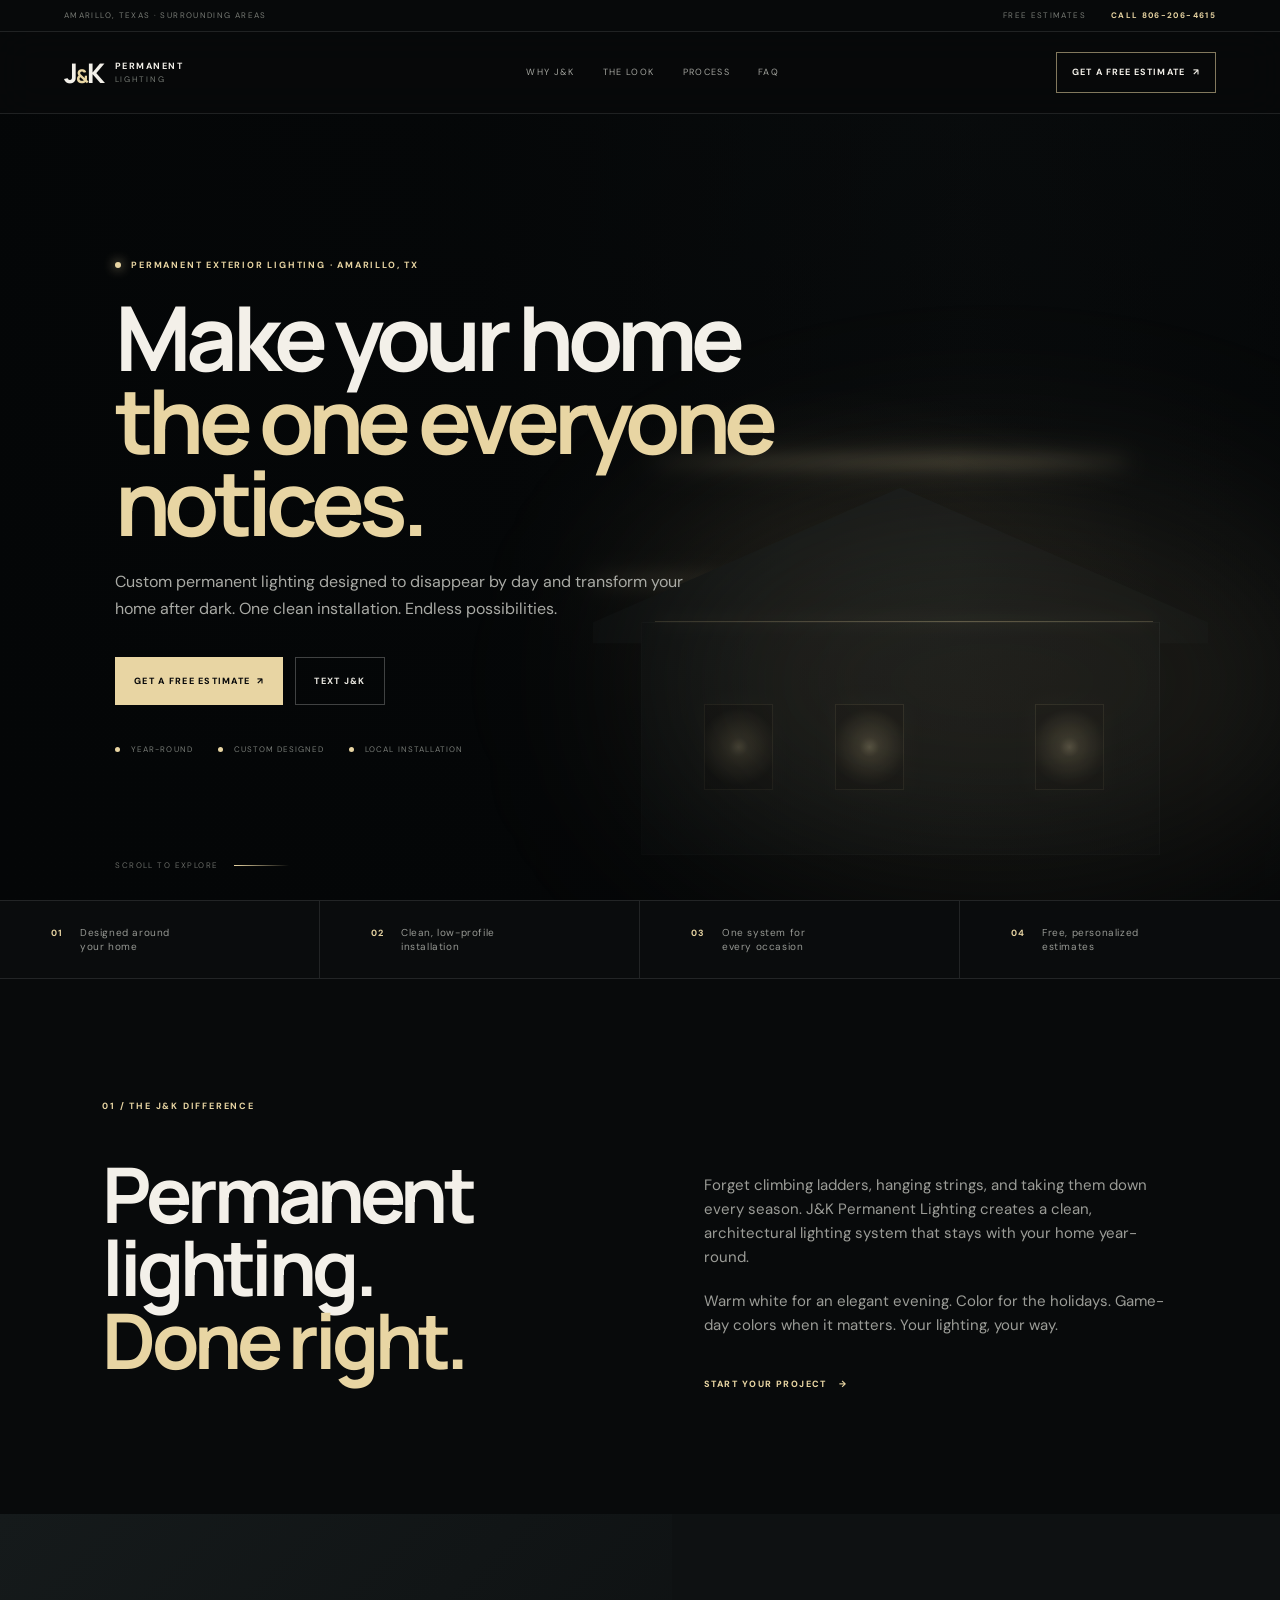
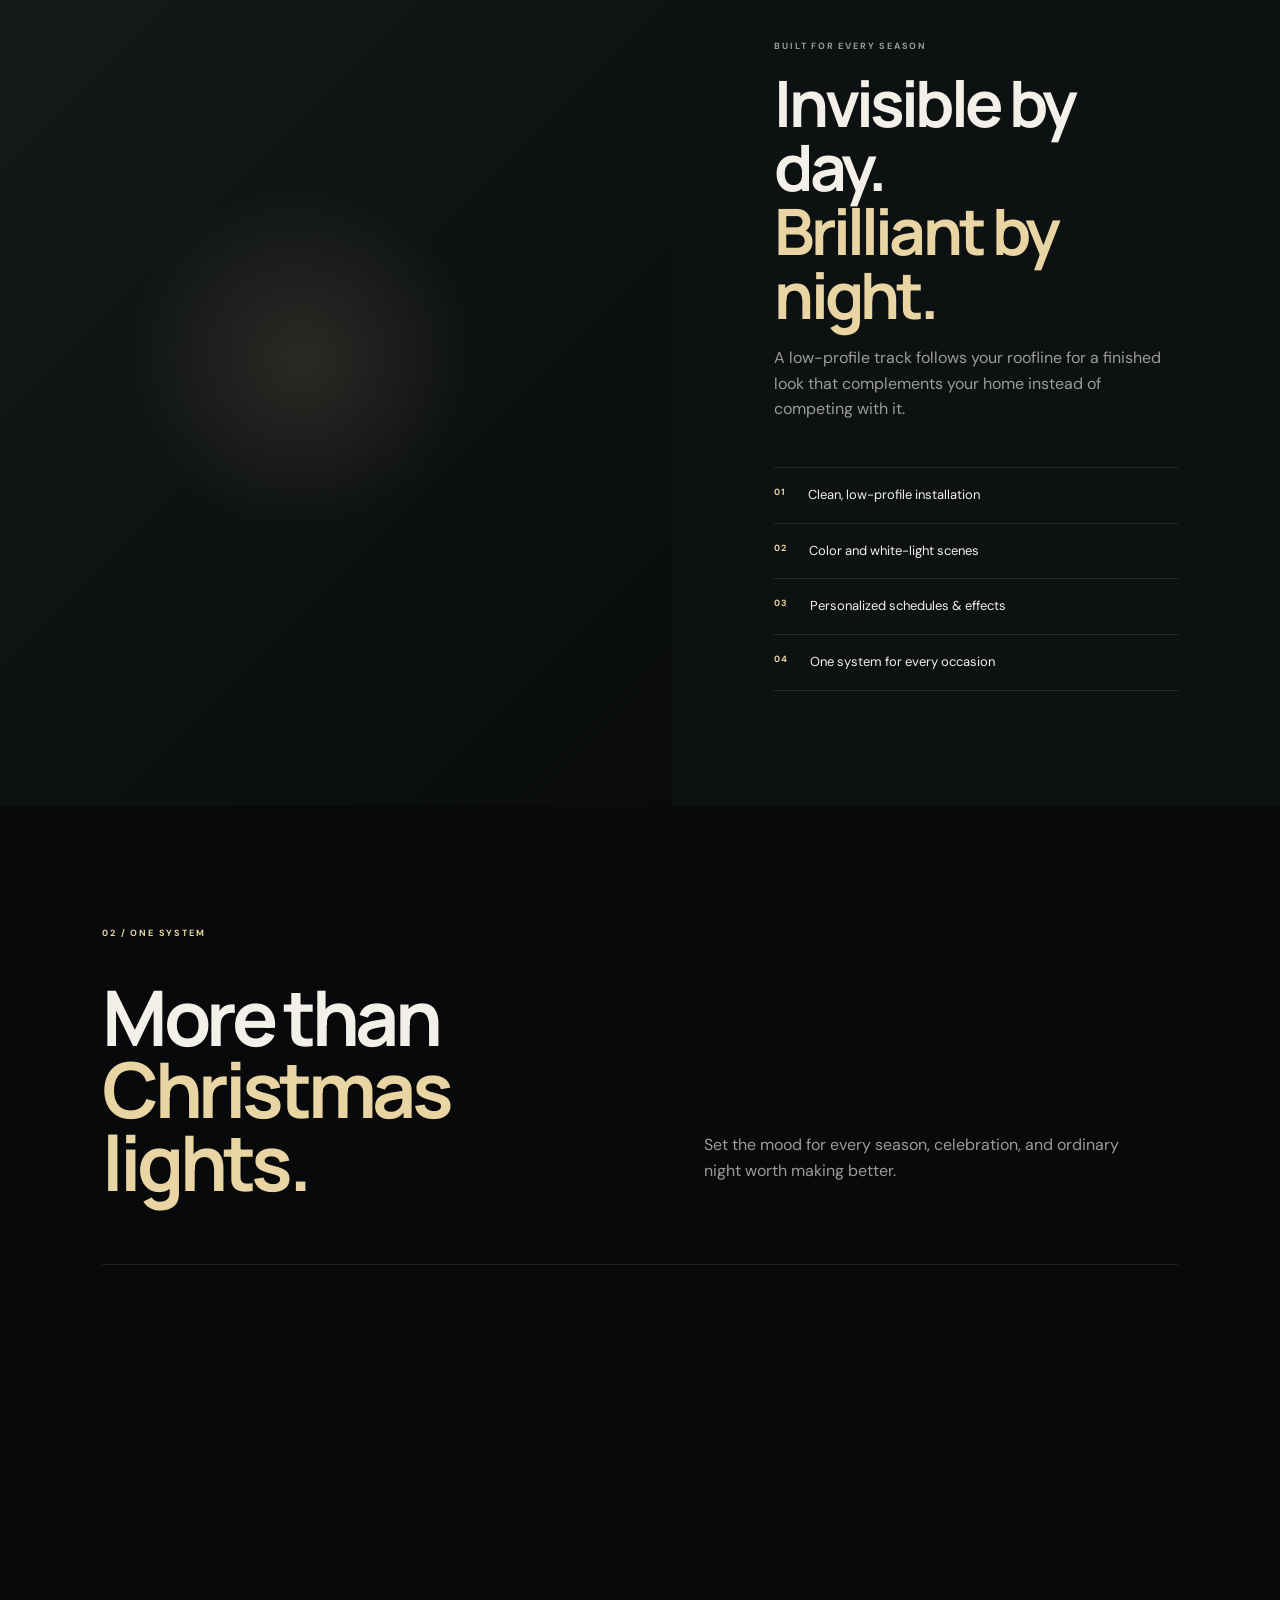
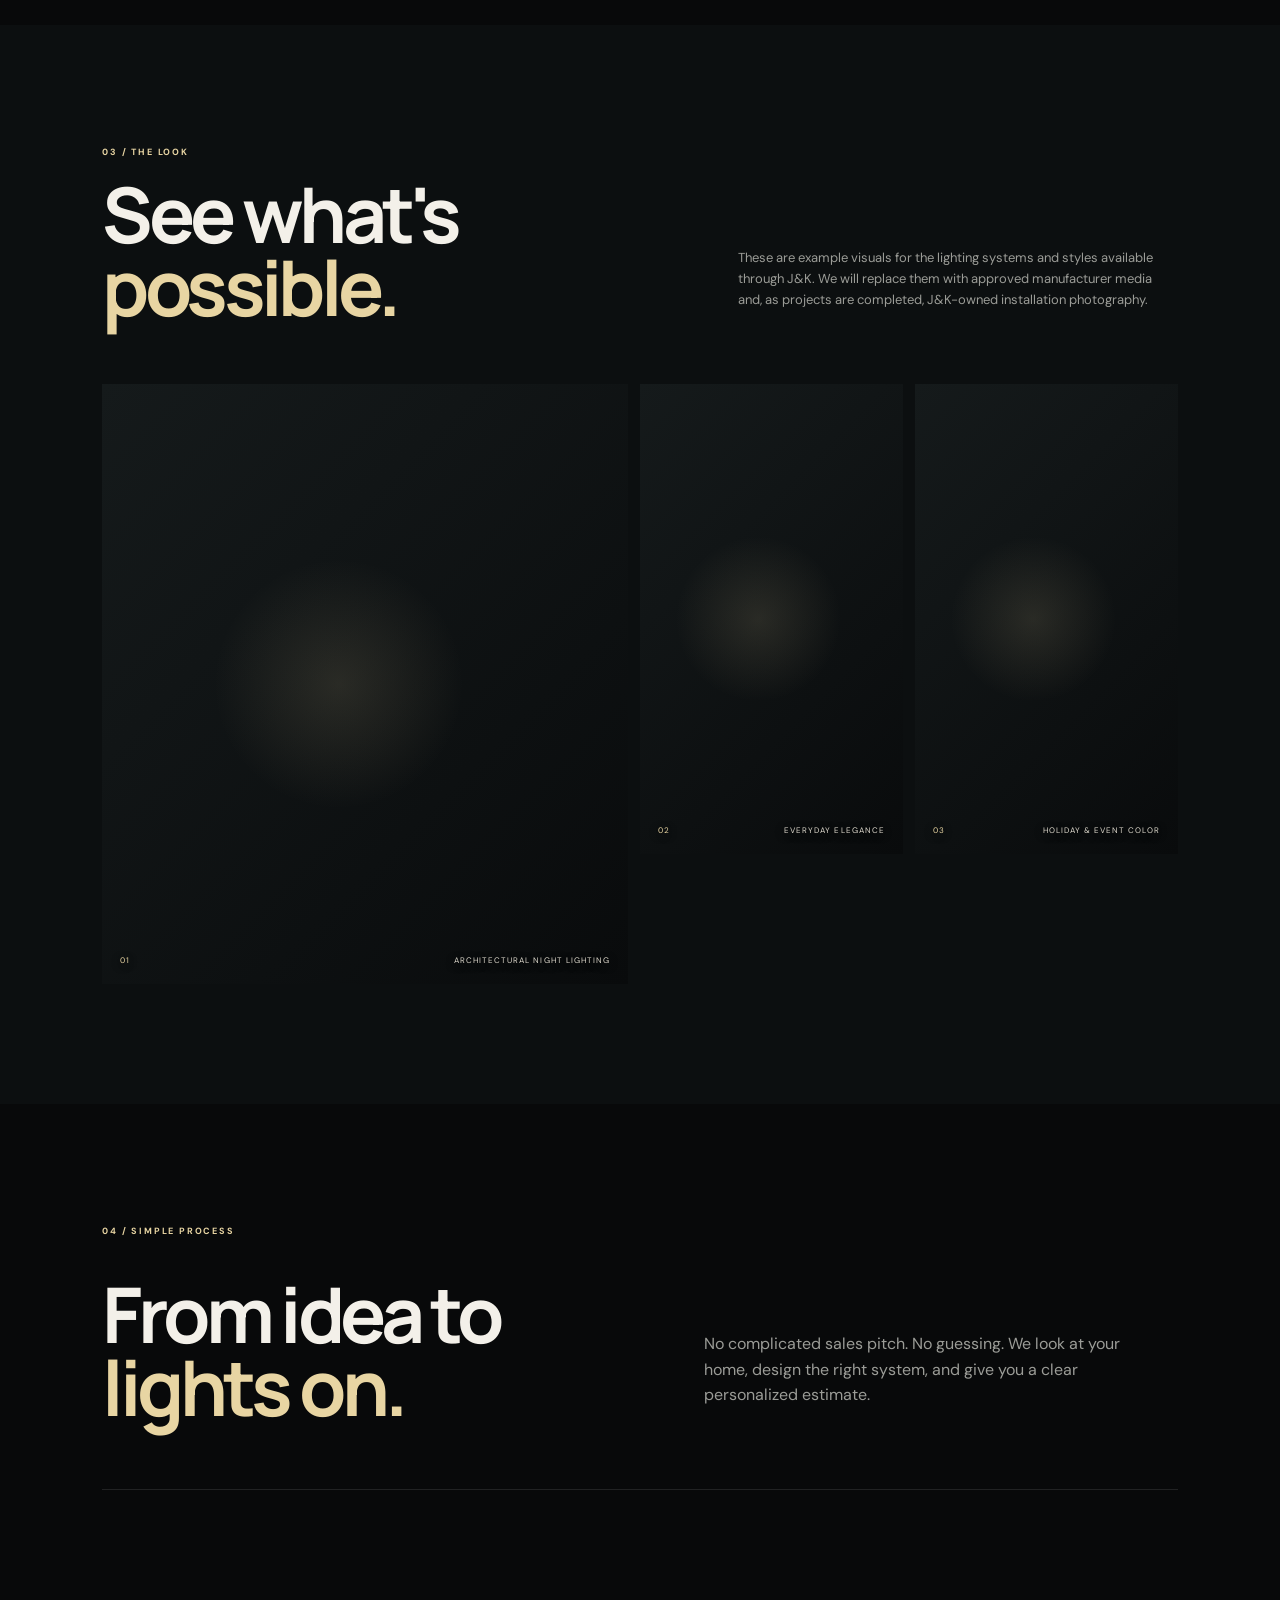
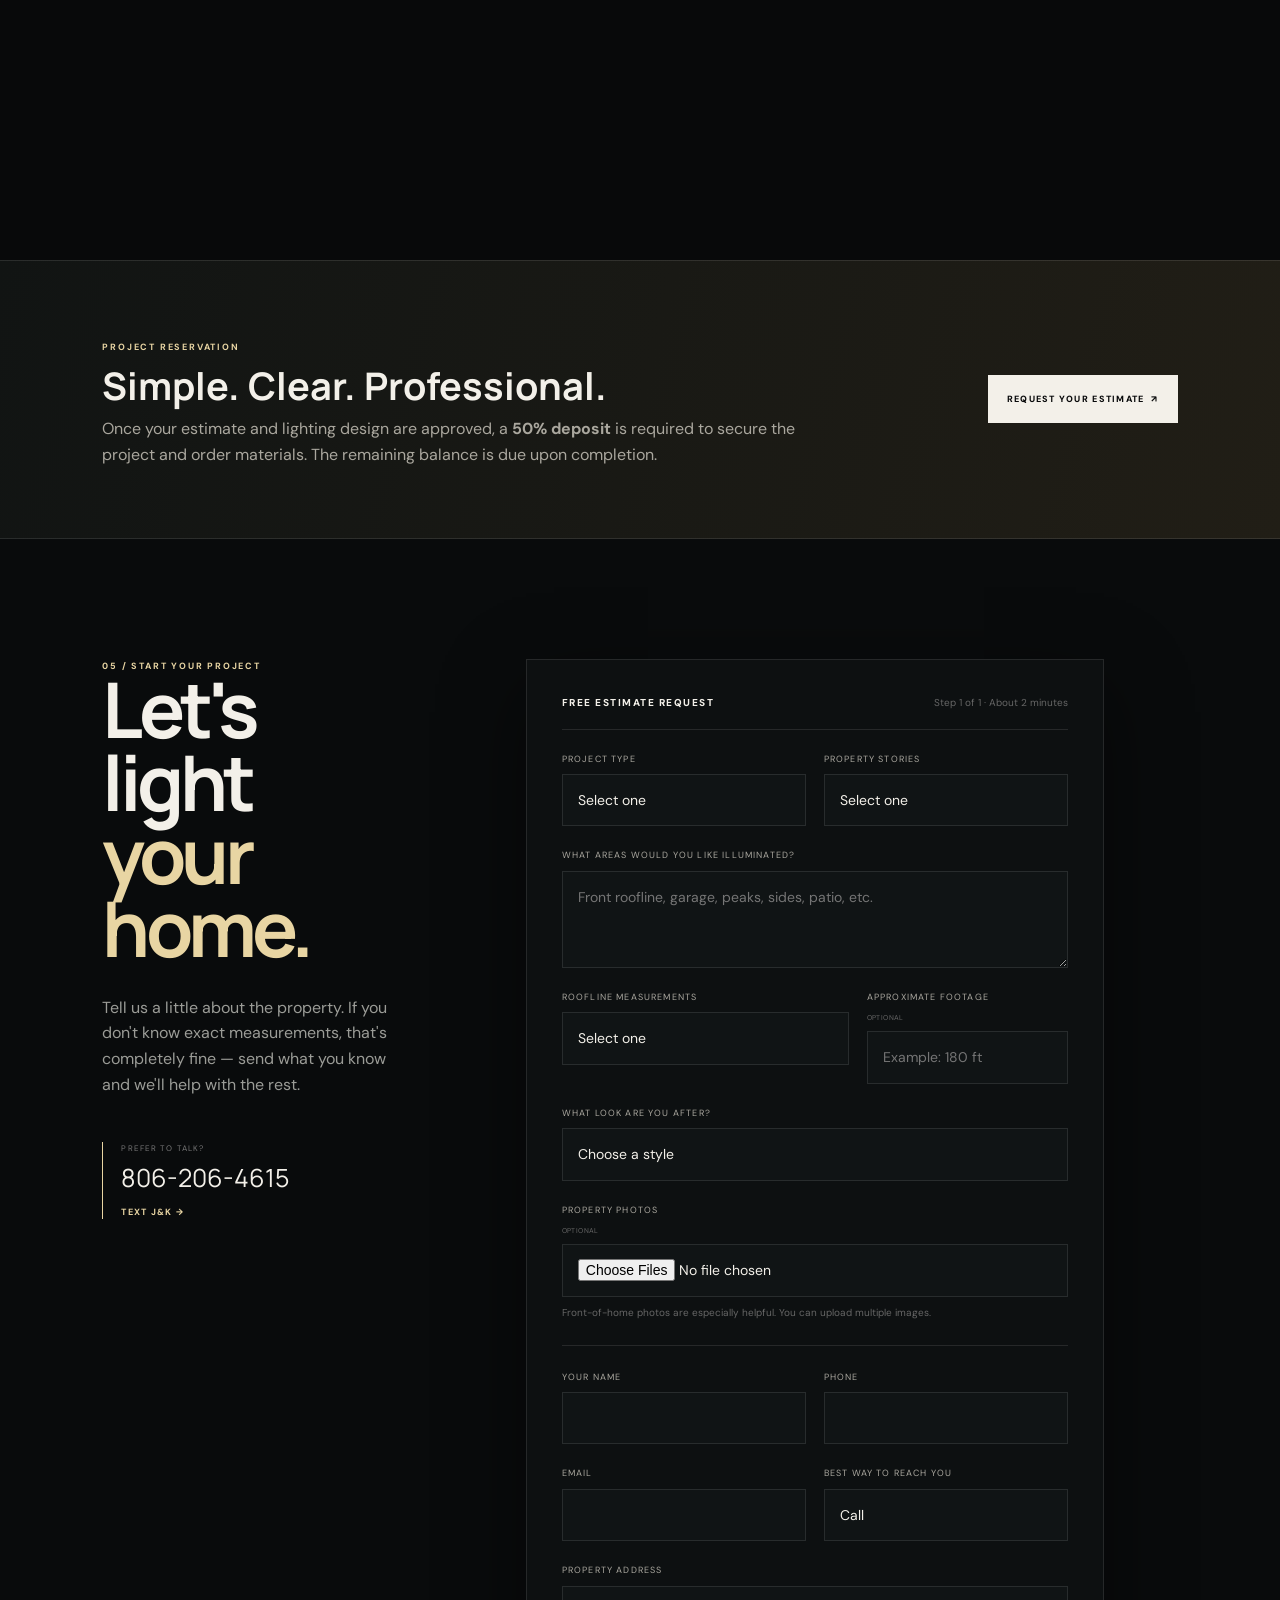
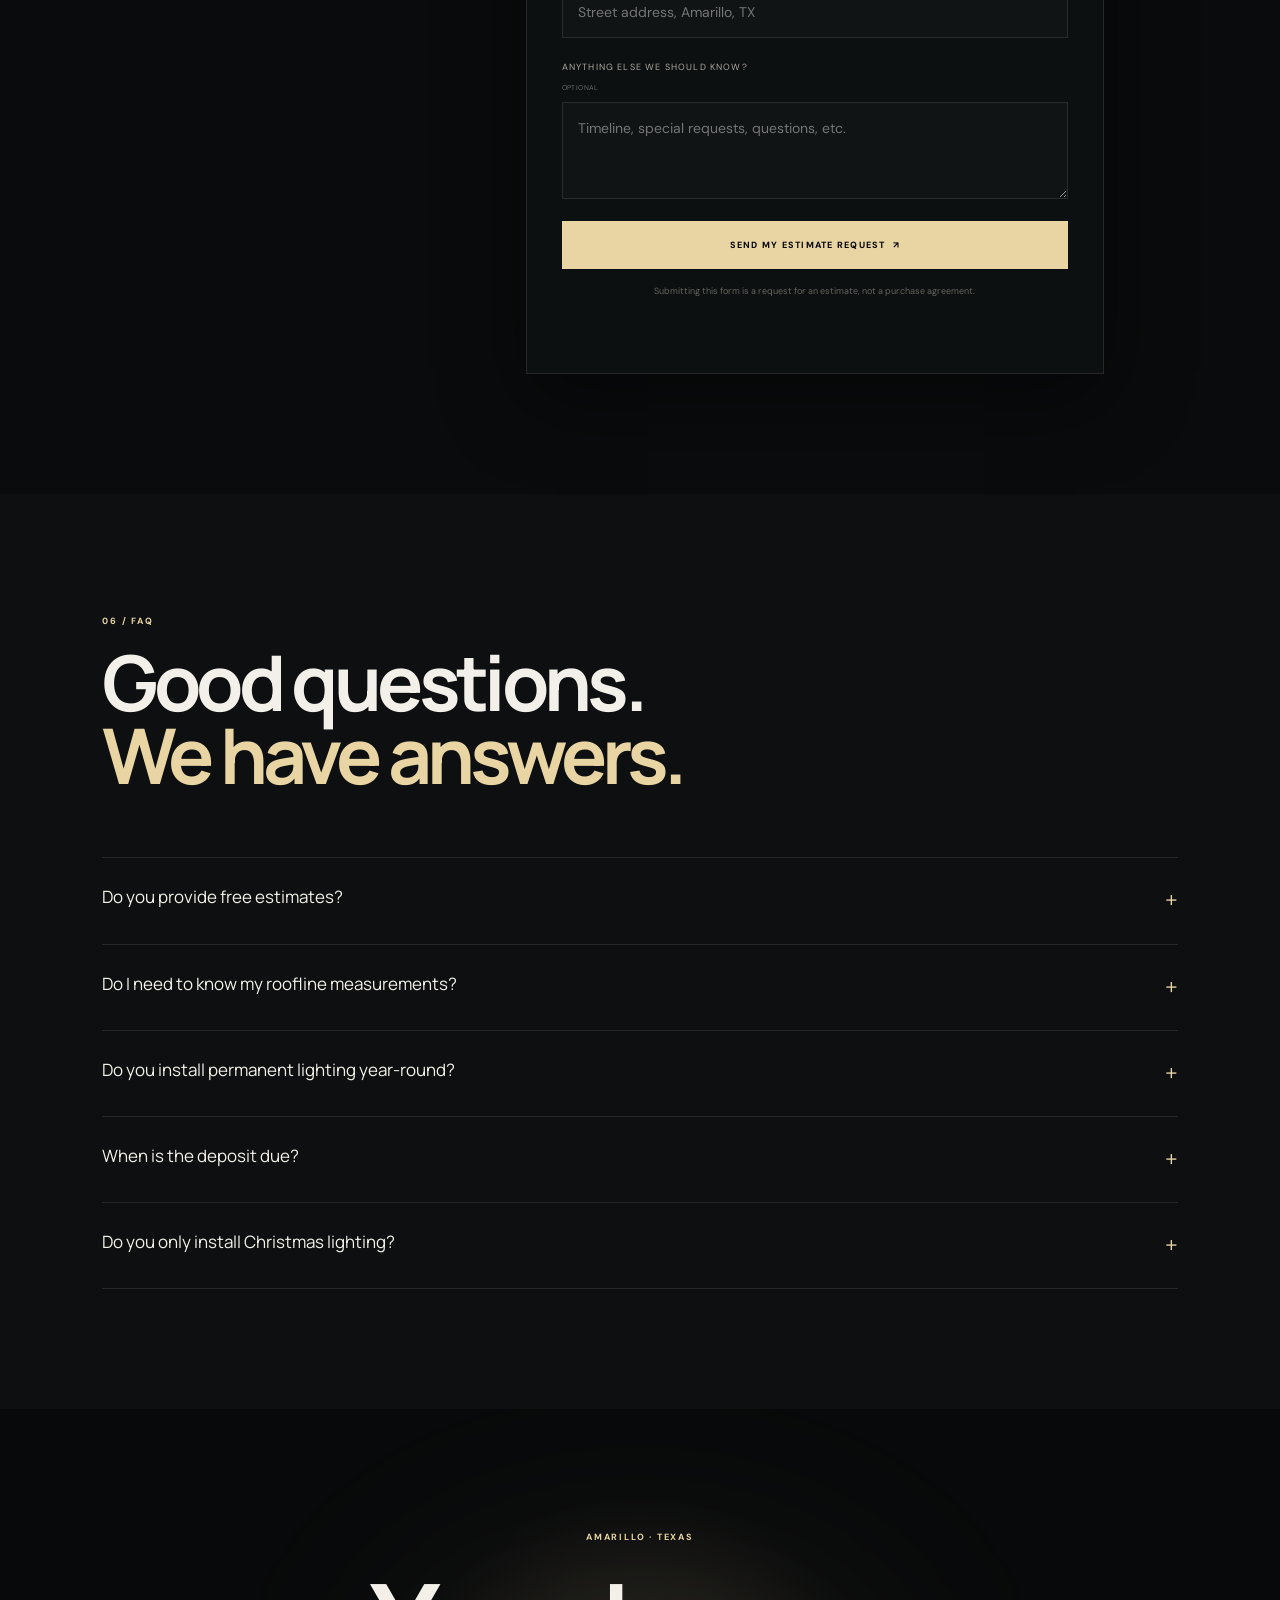
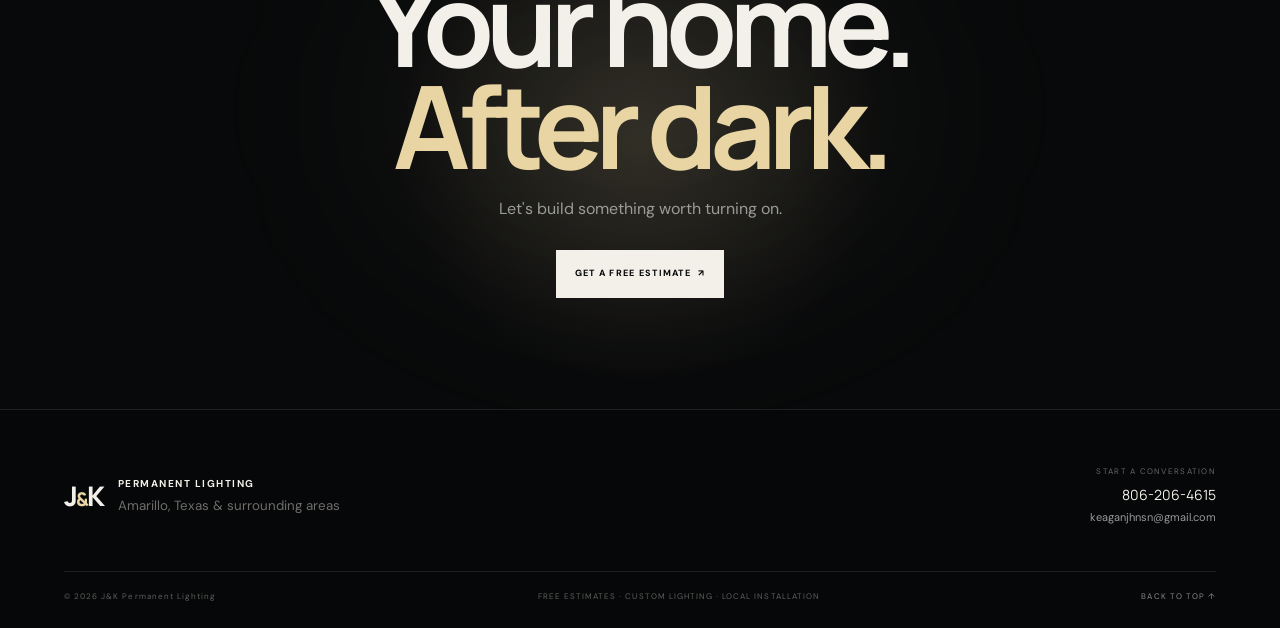
==== commit 9a207873: "Update index.html" ====
--- a/index.html
+++ b/index.html
@@ -65,7 +65,7 @@
     </section>
 
     <section class="feature-band">
-      <div class="feature-media media-slot" data-slot="feature"><div class="media-placeholder"><span>APPROVED EXAMPLE PHOTO</span><small>Manufacturer-provided or J&amp;K-owned photography goes here.</small><b>MANUFACTURER EXAMPLE · NOT A J&amp;K INSTALLATION</b></div></div>
+      <div class="feature-media media-slot" data-slot="feature"><img src="images/clean-installation-daytime.jpg" alt="Permanent lighting track installed neatly along a home roofline in daylight" style="display:block;width:100%;height:100%;object-fit:cover;" /></div>
       <div class="feature-content"><p class="eyebrow">BUILT FOR EVERY SEASON</p><h2>Invisible by day.<br><span>Brilliant by night.</span></h2><p>A low-profile track follows your roofline for a finished look that complements your home instead of competing with it.</p><div class="feature-list"><div><strong>01</strong><span>Clean, low-profile installation</span></div><div><strong>02</strong><span>Color and white-light scenes</span></div><div><strong>03</strong><span>Personalized schedules &amp; effects</span></div><div><strong>04</strong><span>One system for every occasion</span></div></div></div>
     </section>
 
@@ -77,9 +77,9 @@
     <section class="gallery section-pad" id="gallery">
       <div class="gallery-head"><div><div class="section-kicker">03 / THE LOOK</div><h2>See what's<br><span>possible.</span></h2></div><p>These are example visuals for the lighting systems and styles available through J&amp;K. We will replace them with approved manufacturer media and, as projects are completed, J&amp;K-owned installation photography.</p></div>
       <div class="gallery-grid">
-        <figure class="gallery-card large media-slot"><div class="media-placeholder"><span>HOME · NIGHT</span><small>Approved manufacturer example</small><b>MANUFACTURER EXAMPLE · NOT A J&amp;K INSTALLATION</b></div><figcaption><span>01</span> ARCHITECTURAL NIGHT LIGHTING</figcaption></figure>
-        <figure class="gallery-card media-slot"><div class="media-placeholder"><span>WARM WHITE</span><small>Approved manufacturer example</small><b>MANUFACTURER EXAMPLE</b></div><figcaption><span>02</span> EVERYDAY ELEGANCE</figcaption></figure>
-        <figure class="gallery-card media-slot"><div class="media-placeholder"><span>COLOR / HOLIDAY</span><small>Approved manufacturer example</small><b>MANUFACTURER EXAMPLE</b></div><figcaption><span>03</span> HOLIDAY &amp; EVENT COLOR</figcaption></figure>
+        <figure class="gallery-card large media-slot"><img src="images/hero-home.jpg" alt="Home with permanent roofline lighting illuminated at night; example image" style="display:block;width:100%;height:100%;object-fit:cover;" /><figcaption><span>01</span> ARCHITECTURAL NIGHT LIGHTING</figcaption></figure>
+        <figure class="gallery-card media-slot"><img src="images/warm-white-home.jpg" alt="Home with warm-white permanent exterior lighting; example image" style="display:block;width:100%;height:100%;object-fit:cover;" /><figcaption><span>02</span> EVERYDAY ELEGANCE</figcaption></figure>
+        <figure class="gallery-card media-slot"><img src="images/full-color-home.jpg" alt="Home with colorful permanent roofline lighting; example image" style="display:block;width:100%;height:100%;object-fit:cover;" /><figcaption><span>03</span> HOLIDAY &amp; EVENT COLOR</figcaption></figure>
       </div>
     </section>
 
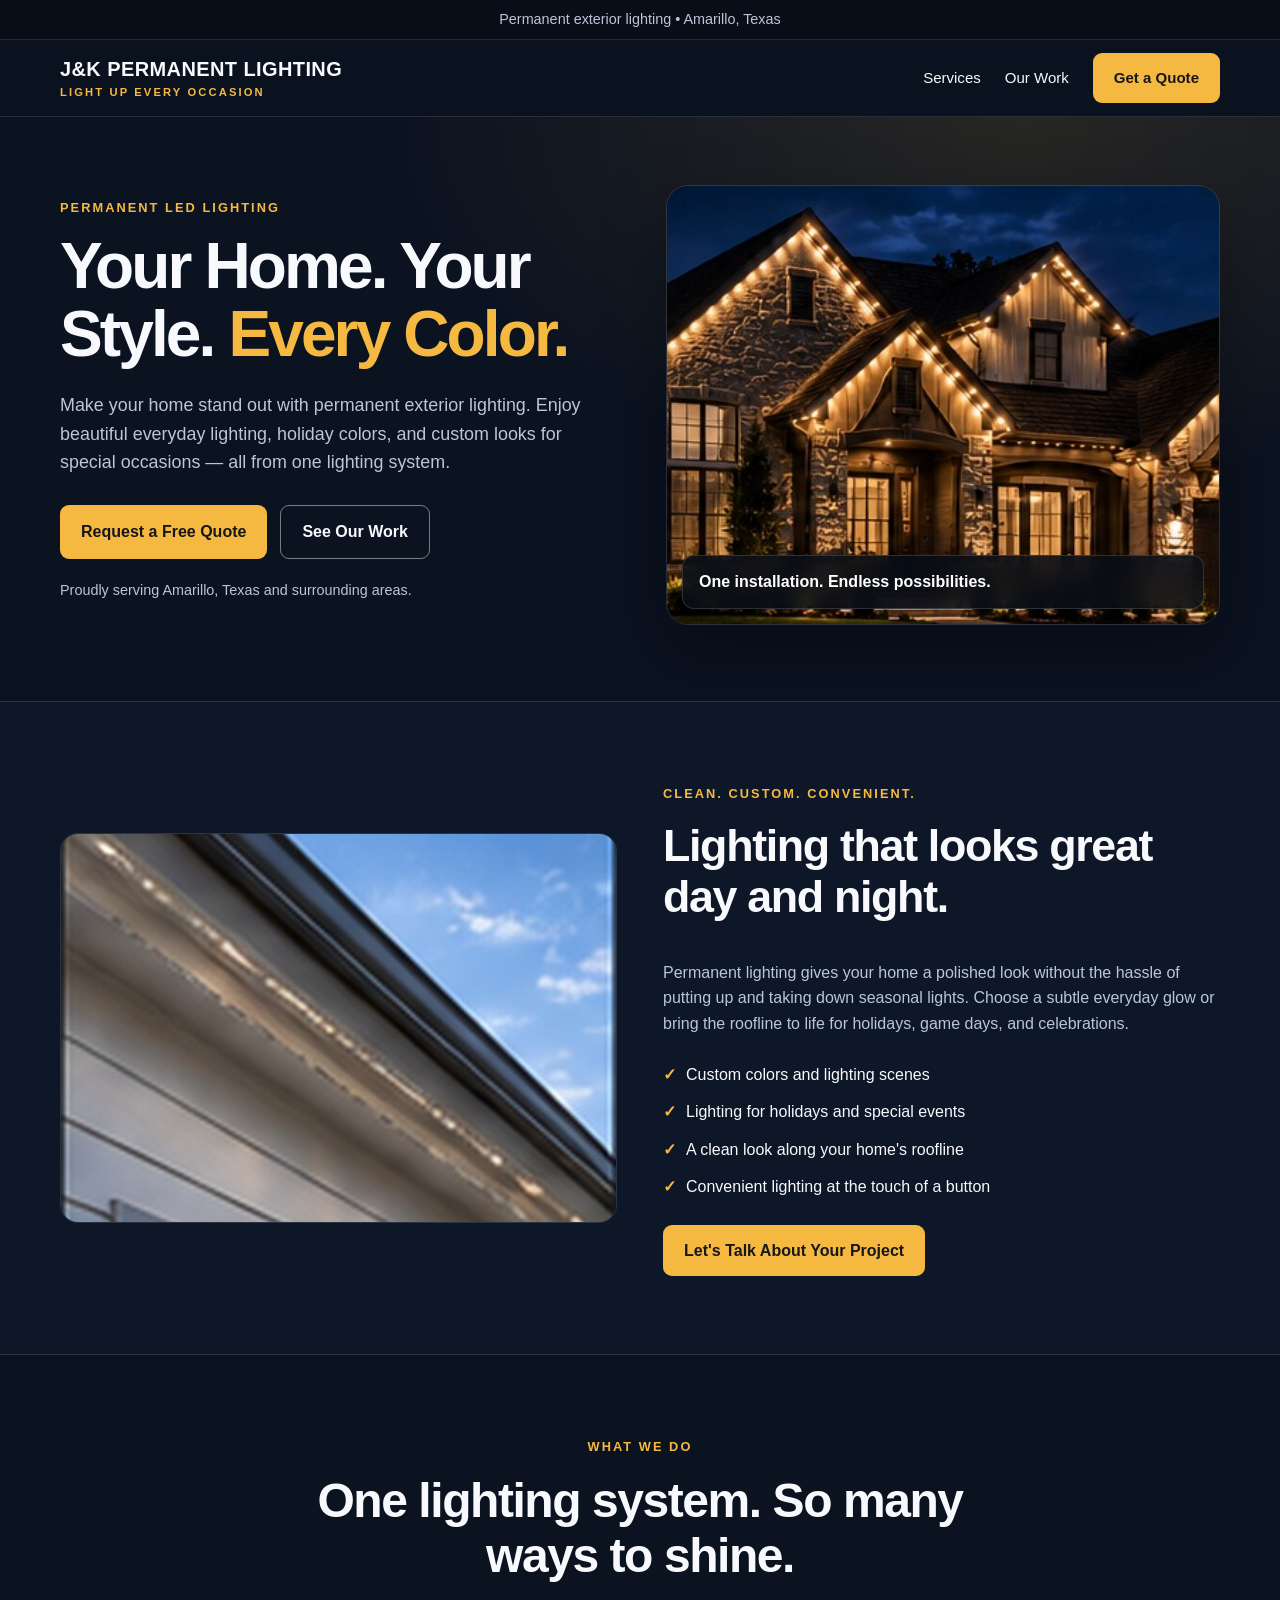
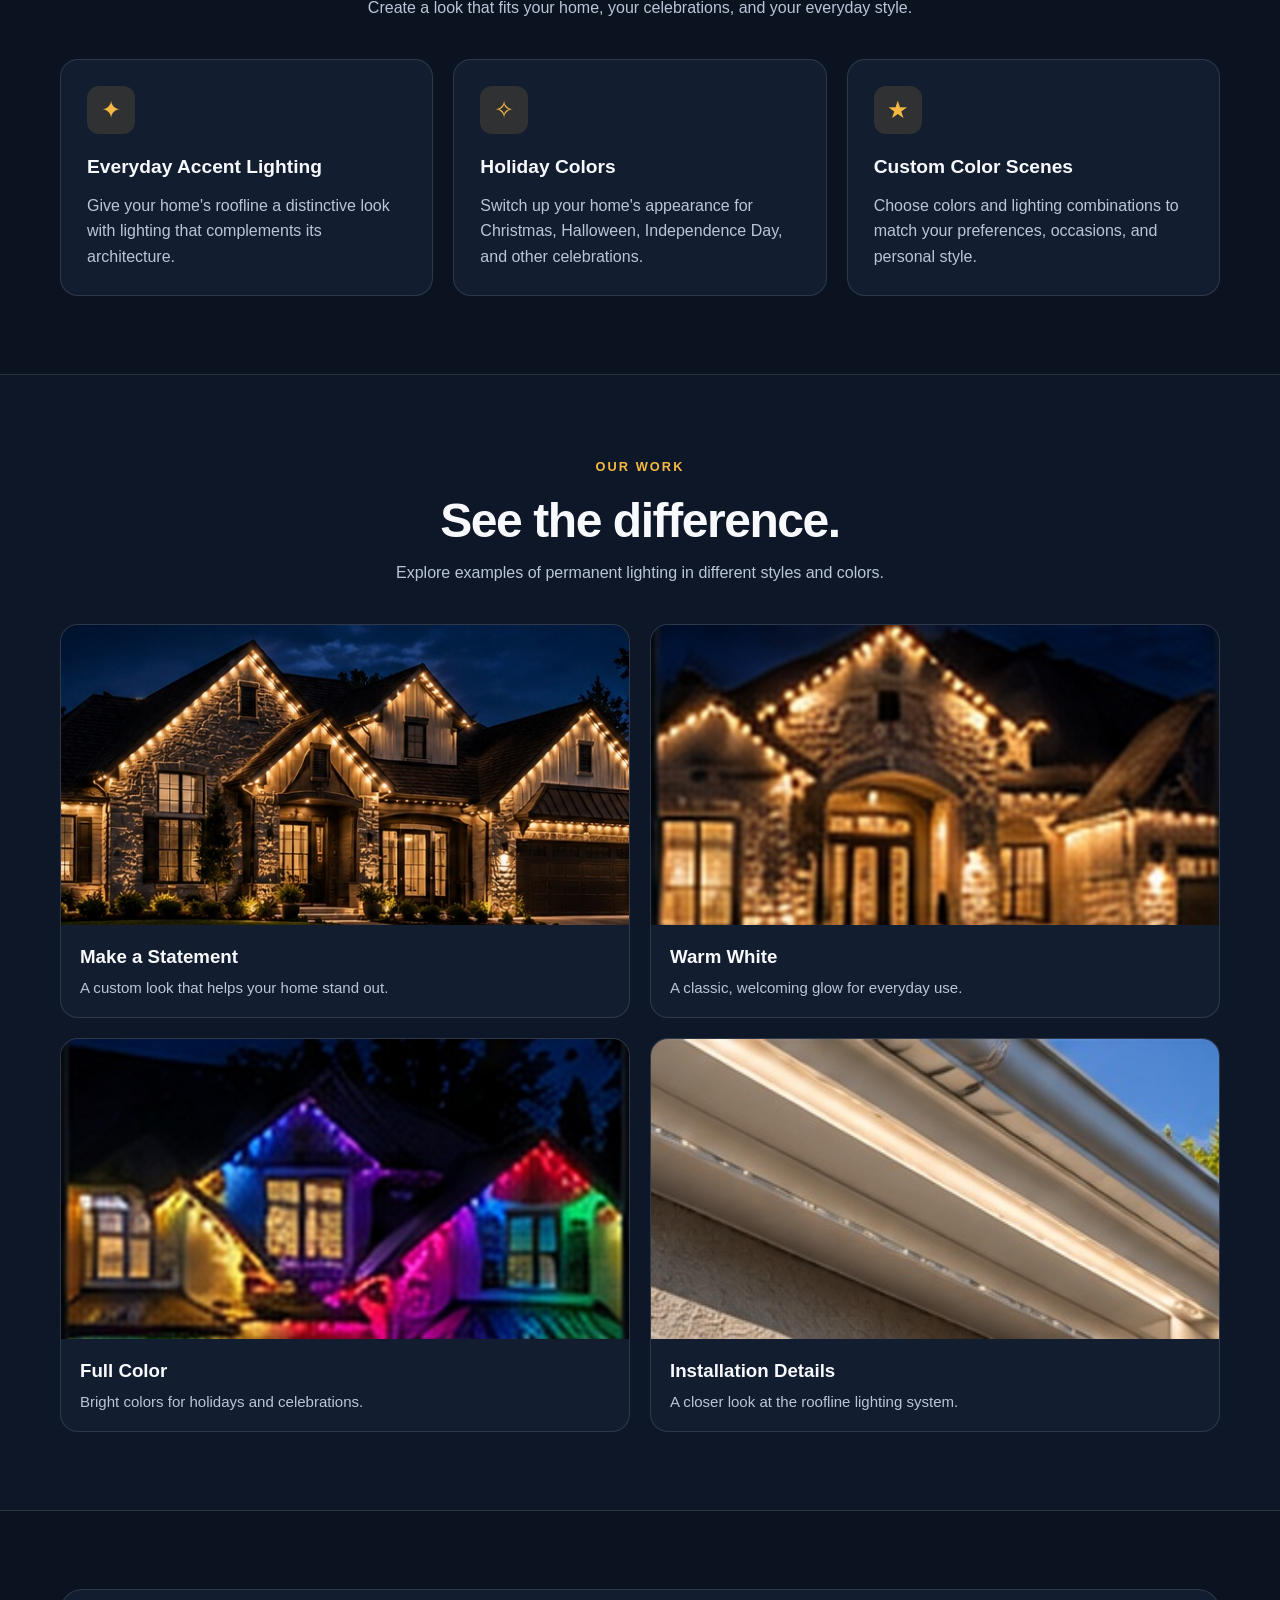
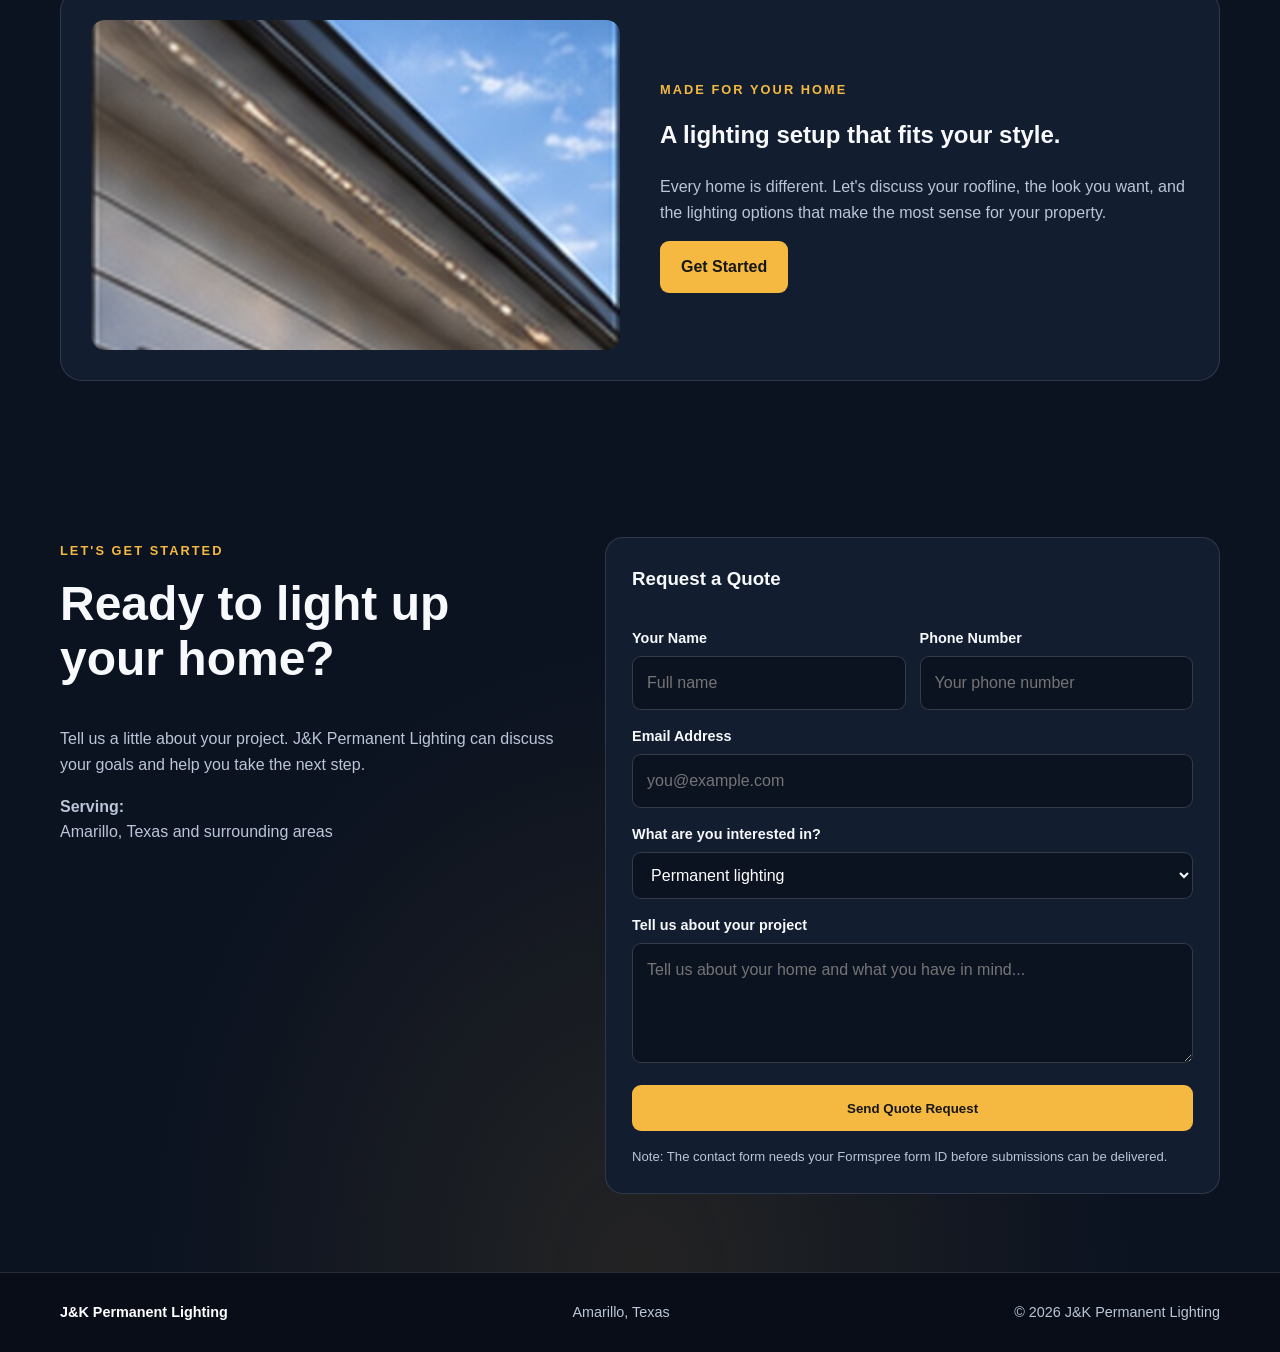
==== commit c2c2de74: "Update index.html" ====
--- a/index.html
+++ b/index.html
@@ -1,118 +1,890 @@
 <!DOCTYPE html>
 <html lang="en">
 <head>
-  <meta charset="UTF-8" />
-  <meta name="viewport" content="width=device-width, initial-scale=1.0" />
-  <meta name="theme-color" content="#07090a" />
-  <meta name="description" content="J&K Permanent Lighting — premium permanent exterior lighting in Amarillo, Texas and surrounding areas. Free estimates." />
-  <meta property="og:title" content="J&K Permanent Lighting | Amarillo, TX" />
-  <meta property="og:description" content="Permanent exterior lighting designed for your home. Clean by day. Brilliant by night." />
-  <meta property="og:type" content="website" />
-  <title>J&K Permanent Lighting | Amarillo, TX</title>
-  <link rel="preconnect" href="https://fonts.googleapis.com">
-  <link rel="preconnect" href="https://fonts.gstatic.com" crossorigin>
-  <link href="https://fonts.googleapis.com/css2?family=DM+Sans:wght@400;500;600;700&family=Manrope:wght@600;700;800&display=swap" rel="stylesheet">
-  <link rel="stylesheet" href="styles.css" />
+  <meta charset="UTF-8">
+  <meta name="viewport" content="width=device-width, initial-scale=1.0">
+  <meta name="theme-color" content="#0b1220">
+
+  <title>J&K Permanent Lighting | Amarillo, Texas</title>
+  <meta name="description" content="Upgrade your home with permanent exterior LED lighting from J&K Permanent Lighting in Amarillo, Texas. Custom colors for every season and occasion.">
+
+  <style>
+    :root {
+      --bg: #0b1220;
+      --panel: #121d30;
+      --panel-light: #18263c;
+      --text: #f7f9fc;
+      --muted: #bac6d8;
+      --accent: #f5b942;
+      --accent-hover: #ffd16b;
+      --border: rgba(255,255,255,.12);
+      --radius: 18px;
+      --max-width: 1160px;
+    }
+
+    * {
+      box-sizing: border-box;
+    }
+
+    html {
+      scroll-behavior: smooth;
+      scroll-padding-top: 85px;
+    }
+
+    body {
+      margin: 0;
+      background: var(--bg);
+      color: var(--text);
+      font-family: Arial, Helvetica, sans-serif;
+      line-height: 1.6;
+    }
+
+    img {
+      display: block;
+      max-width: 100%;
+    }
+
+    a {
+      color: inherit;
+      text-decoration: none;
+    }
+
+    .container {
+      width: min(var(--max-width), 92%);
+      margin: 0 auto;
+    }
+
+    .topbar {
+      background: #080d17;
+      border-bottom: 1px solid var(--border);
+      color: var(--muted);
+      text-align: center;
+      padding: 8px 16px;
+      font-size: .9rem;
+    }
+
+    header {
+      position: sticky;
+      top: 0;
+      z-index: 20;
+      background: rgba(11,18,32,.96);
+      border-bottom: 1px solid var(--border);
+      backdrop-filter: blur(12px);
+    }
+
+    .nav {
+      min-height: 76px;
+      display: flex;
+      align-items: center;
+      justify-content: space-between;
+      gap: 24px;
+    }
+
+    .brand {
+      font-size: 1.25rem;
+      font-weight: 800;
+      letter-spacing: .02em;
+      line-height: 1.2;
+    }
+
+    .brand span {
+      display: block;
+      margin-top: 5px;
+      color: var(--accent);
+      font-size: .7rem;
+      letter-spacing: .19em;
+      text-transform: uppercase;
+    }
+
+    .nav-links {
+      display: flex;
+      align-items: center;
+      flex-wrap: wrap;
+      gap: 24px;
+      font-size: .94rem;
+    }
+
+    .nav-links a:hover {
+      color: var(--accent);
+    }
+
+    .button {
+      display: inline-flex;
+      align-items: center;
+      justify-content: center;
+      padding: 13px 21px;
+      min-height: 46px;
+      border: 0;
+      border-radius: 9px;
+      background: var(--accent);
+      color: #171717;
+      font-weight: 800;
+      cursor: pointer;
+      transition: background .2s, transform .2s;
+    }
+
+    .button:hover {
+      background: var(--accent-hover);
+      transform: translateY(-1px);
+    }
+
+    .button-outline {
+      background: transparent;
+      color: var(--text);
+      border: 1px solid rgba(255,255,255,.45);
+    }
+
+    .button-outline:hover {
+      background: rgba(255,255,255,.1);
+      color: white;
+    }
+
+    .hero {
+      padding: 68px 0 76px;
+      overflow: hidden;
+      background:
+        radial-gradient(ellipse at 80% 0%, rgba(245,185,66,.12), transparent 45%),
+        var(--bg);
+    }
+
+    .hero-grid {
+      display: grid;
+      grid-template-columns: 1fr 1fr;
+      align-items: center;
+      gap: 52px;
+    }
+
+    .eyebrow {
+      display: inline-block;
+      margin-bottom: 15px;
+      color: var(--accent);
+      font-size: .8rem;
+      font-weight: 800;
+      letter-spacing: .16em;
+      text-transform: uppercase;
+    }
+
+    h1, h2, h3, p {
+      margin-top: 0;
+    }
+
+    h1 {
+      max-width: 650px;
+      margin-bottom: 22px;
+      font-size: clamp(2.5rem, 5vw, 4.5rem);
+      line-height: 1.06;
+      letter-spacing: -.045em;
+    }
+
+    h1 span {
+      color: var(--accent);
+    }
+
+    .hero-copy {
+      max-width: 550px;
+      color: var(--muted);
+      font-size: 1.12rem;
+    }
+
+    .hero-buttons {
+      display: flex;
+      flex-wrap: wrap;
+      gap: 13px;
+      margin-top: 28px;
+    }
+
+    .hero-note {
+      margin-top: 20px;
+      color: var(--muted);
+      font-size: .9rem;
+    }
+
+    .hero-photo {
+      position: relative;
+      min-width: 0;
+    }
+
+    .hero-photo img {
+      width: 100%;
+      height: 440px;
+      object-fit: cover;
+      border-radius: 22px;
+      border: 1px solid var(--border);
+      box-shadow: 0 24px 65px rgba(0,0,0,.35);
+    }
+
+    .photo-caption {
+      position: absolute;
+      left: 16px;
+      right: 16px;
+      bottom: 16px;
+      padding: 13px 16px;
+      border: 1px solid rgba(255,255,255,.15);
+      border-radius: 12px;
+      background: rgba(8,13,23,.85);
+      color: white;
+      backdrop-filter: blur(10px);
+    }
+
+    section {
+      padding: 78px 0;
+    }
+
+    .section-heading {
+      max-width: 720px;
+      margin: 0 auto 38px;
+      text-align: center;
+    }
+
+    .section-heading h2 {
+      margin-bottom: 12px;
+      font-size: clamp(2rem, 4vw, 3rem);
+      line-height: 1.15;
+      letter-spacing: -.03em;
+    }
+
+    .section-heading p {
+      margin-bottom: 0;
+      color: var(--muted);
+    }
+
+    .features {
+      background: #0e1727;
+      border-top: 1px solid var(--border);
+      border-bottom: 1px solid var(--border);
+    }
+
+    .feature-grid {
+      display: grid;
+      grid-template-columns: 1fr 1fr;
+      align-items: center;
+      gap: 46px;
+    }
+
+    .feature-photo img {
+      width: 100%;
+      height: 390px;
+      object-fit: cover;
+      border-radius: var(--radius);
+      border: 1px solid var(--border);
+    }
+
+    .feature-copy h2 {
+      font-size: clamp(2rem, 3.5vw, 2.8rem);
+      line-height: 1.15;
+      letter-spacing: -.03em;
+    }
+
+    .feature-copy p {
+      color: var(--muted);
+    }
+
+    .check-list {
+      list-style: none;
+      margin: 25px 0;
+      padding: 0;
+    }
+
+    .check-list li {
+      margin: 12px 0;
+    }
+
+    .check-list li::before {
+      content: "✓";
+      color: var(--accent);
+      font-weight: 900;
+      margin-right: 10px;
+    }
+
+    .services-grid {
+      display: grid;
+      grid-template-columns: repeat(3, 1fr);
+      gap: 20px;
+    }
+
+    .service-card {
+      padding: 26px;
+      border: 1px solid var(--border);
+      border-radius: var(--radius);
+      background: var(--panel);
+    }
+
+    .service-icon {
+      display: grid;
+      place-items: center;
+      width: 48px;
+      height: 48px;
+      margin-bottom: 18px;
+      border-radius: 12px;
+      background: rgba(245,185,66,.13);
+      color: var(--accent);
+      font-size: 1.5rem;
+    }
+
+    .service-card h3 {
+      margin-bottom: 10px;
+      font-size: 1.2rem;
+    }
+
+    .service-card p {
+      margin-bottom: 0;
+      color: var(--muted);
+    }
+
+    .gallery {
+      background: #0e1727;
+      border-top: 1px solid var(--border);
+      border-bottom: 1px solid var(--border);
+    }
+
+    .gallery-grid {
+      display: grid;
+      grid-template-columns: repeat(2, minmax(0, 1fr));
+      gap: 20px;
+    }
+
+    .gallery-card {
+      min-width: 0;
+      overflow: hidden;
+      border: 1px solid var(--border);
+      border-radius: var(--radius);
+      background: var(--panel);
+    }
+
+    .gallery-card img {
+      width: 100%;
+      height: 300px;
+      object-fit: cover;
+      background: var(--panel-light);
+      transition: transform .35s;
+    }
+
+    .gallery-card:hover img {
+      transform: scale(1.025);
+    }
+
+    .gallery-caption {
+      padding: 17px 19px;
+    }
+
+    .gallery-caption h3 {
+      margin-bottom: 4px;
+    }
+
+    .gallery-caption p {
+      margin-bottom: 0;
+      color: var(--muted);
+      font-size: .94rem;
+    }
+
+    .detail-card {
+      display: grid;
+      grid-template-columns: 1fr 1fr;
+      align-items: center;
+      gap: 40px;
+      padding: 30px;
+      border: 1px solid var(--border);
+      border-radius: 22px;
+      background: var(--panel);
+    }
+
+    .detail-card img {
+      width: 100%;
+      height: 330px;
+      object-fit: cover;
+      border-radius: 14px;
+    }
+
+    .detail-card p {
+      color: var(--muted);
+    }
+
+    .contact {
+      background:
+        radial-gradient(ellipse at 50% 100%, rgba(245,185,66,.1), transparent 55%),
+        var(--bg);
+    }
+
+    .contact-grid {
+      display: grid;
+      grid-template-columns: .9fr 1.1fr;
+      gap: 42px;
+      align-items: start;
+    }
+
+    .contact-copy h2 {
+      font-size: clamp(2rem, 4vw, 3rem);
+      line-height: 1.15;
+    }
+
+    .contact-copy p {
+      color: var(--muted);
+    }
+
+    .contact-form {
+      display: grid;
+      gap: 15px;
+      padding: 26px;
+      border: 1px solid var(--border);
+      border-radius: var(--radius);
+      background: var(--panel);
+    }
+
+    .form-row {
+      display: grid;
+      grid-template-columns: 1fr 1fr;
+      gap: 14px;
+    }
+
+    label {
+      display: block;
+      margin-bottom: 6px;
+      font-size: .9rem;
+      font-weight: 700;
+    }
+
+    input, textarea, select {
+      width: 100%;
+      padding: 13px 14px;
+      border: 1px solid rgba(255,255,255,.17);
+      border-radius: 9px;
+      outline: none;
+      background: #0b1220;
+      color: white;
+      font: inherit;
+    }
+
+    input:focus, textarea:focus, select:focus {
+      border-color: var(--accent);
+    }
+
+    textarea {
+      min-height: 120px;
+      resize: vertical;
+    }
+
+    .form-note {
+      margin: 0;
+      color: var(--muted);
+      font-size: .82rem;
+    }
+
+    footer {
+      padding: 28px 0;
+      border-top: 1px solid var(--border);
+      background: #080d17;
+    }
+
+    .footer-inner {
+      display: flex;
+      flex-wrap: wrap;
+      align-items: center;
+      justify-content: space-between;
+      gap: 15px;
+      color: var(--muted);
+      font-size: .9rem;
+    }
+
+    .footer-inner strong {
+      color: white;
+    }
+
+    @media (max-width: 850px) {
+      .hero-grid,
+      .feature-grid,
+      .detail-card,
+      .contact-grid {
+        grid-template-columns: 1fr;
+      }
+
+      .hero {
+        padding-top: 48px;
+      }
+
+      .hero-photo img {
+        height: 360px;
+      }
+
+      .feature-photo img {
+        height: 340px;
+      }
+
+      .services-grid {
+        grid-template-columns: 1fr 1fr;
+      }
+
+      .nav {
+        padding: 14px 0;
+        align-items: flex-start;
+      }
+
+      .nav-links {
+        justify-content: flex-end;
+        gap: 12px 16px;
+      }
+    }
+
+    @media (max-width: 560px) {
+      .nav {
+        flex-direction: column;
+        gap: 15px;
+      }
+
+      .nav-links {
+        justify-content: flex-start;
+        font-size: .88rem;
+      }
+
+      .nav-links .button {
+        padding: 10px 14px;
+      }
+
+      section {
+        padding: 58px 0;
+      }
+
+      .hero-photo img {
+        height: 280px;
+      }
+
+      .services-grid,
+      .gallery-grid,
+      .form-row {
+        grid-template-columns: 1fr;
+      }
+
+      .gallery-card img {
+        height: 245px;
+      }
+
+      .detail-card {
+        padding: 18px;
+      }
+
+      .detail-card img {
+        height: 245px;
+      }
+
+      .contact-form {
+        padding: 19px;
+      }
+    }
+  </style>
 </head>
+
 <body>
   <div class="topbar">
-    <span>AMARILLO, TEXAS · SURROUNDING AREAS</span>
-    <div class="topbar-right"><span>FREE ESTIMATES</span><a href="tel:+18062064615">CALL 806-206-4615</a></div>
+    Permanent exterior lighting • Amarillo, Texas
   </div>
 
-  <header class="nav" id="top">
-    <a class="brand" href="#top" aria-label="J&K Permanent Lighting home">
-      <span class="brand-mark">J<span>&amp;</span>K</span>
-      <span class="brand-copy"><strong>PERMANENT</strong><em>LIGHTING</em></span>
-    </a>
-    <button class="menu-toggle" type="button" aria-label="Open menu" aria-expanded="false"><span></span><span></span></button>
-    <nav class="desktop-nav">
-      <a href="#why">WHY J&amp;K</a><a href="#gallery">THE LOOK</a><a href="#how">PROCESS</a><a href="#faq">FAQ</a>
-    </nav>
-    <a class="nav-cta" href="#estimate">GET A FREE ESTIMATE <span>↗</span></a>
+  <header>
+    <div class="container nav">
+      <a class="brand" href="#home">
+        J&K PERMANENT LIGHTING
+        <span>Light up every occasion</span>
+      </a>
+
+      <nav class="nav-links" aria-label="Main navigation">
+        <a href="#services">Services</a>
+        <a href="#gallery">Our Work</a>
+        <a href="#contact" class="button">Get a Quote</a>
+      </nav>
+    </div>
   </header>
-  <div class="mobile-menu" aria-hidden="true">
-    <a href="#why">WHY J&amp;K</a><a href="#gallery">THE LOOK</a><a href="#how">PROCESS</a><a href="#faq">FAQ</a><a class="mobile-menu-cta" href="#estimate">GET A FREE ESTIMATE ↗</a>
-  </div>
 
   <main>
-    <section class="hero" aria-label="J&K Permanent Lighting introduction">
-      <div class="hero-media" aria-hidden="true">
-        <div class="roof-glow roof-glow-one"></div><div class="roof-glow roof-glow-two"></div>
-        <div class="hero-house"><div class="house-roof"></div><div class="house-body"></div><div class="house-window w1"></div><div class="house-window w2"></div><div class="house-window w3"></div></div>
-      </div>
-      <div class="hero-overlay"></div><div class="hero-glow"></div>
-      <div class="hero-content">
-        <div class="hero-tag"><span class="live-dot"></span> PERMANENT EXTERIOR LIGHTING · AMARILLO, TX</div>
-        <h1>Make your home<br><span>the one everyone notices.</span></h1>
-        <p class="hero-copy">Custom permanent lighting designed to disappear by day and transform your home after dark. One clean installation. Endless possibilities.</p>
-        <div class="hero-actions"><a class="button button-primary" href="#estimate">GET A FREE ESTIMATE <span>↗</span></a><a class="button button-ghost" href="sms:+18062064615">TEXT J&amp;K</a></div>
-        <div class="hero-proof"><span><i></i> YEAR-ROUND</span><span><i></i> CUSTOM DESIGNED</span><span><i></i> LOCAL INSTALLATION</span></div>
-      </div>
-      <div class="hero-bottom"><span>SCROLL TO EXPLORE</span><span class="scroll-line"></span></div>
-    </section>
-
-    <section class="trust-strip">
-      <div><strong>01</strong><span>Designed around<br>your home</span></div><div><strong>02</strong><span>Clean, low-profile<br>installation</span></div><div><strong>03</strong><span>One system for<br>every occasion</span></div><div><strong>04</strong><span>Free, personalized<br>estimates</span></div>
-    </section>
-
-    <section class="intro section-pad" id="why">
-      <div class="section-kicker">01 / THE J&amp;K DIFFERENCE</div>
-      <div class="intro-grid">
-        <h2>Permanent lighting.<br><span>Done right.</span></h2>
-        <div class="intro-copy"><p>Forget climbing ladders, hanging strings, and taking them down every season. J&amp;K Permanent Lighting creates a clean, architectural lighting system that stays with your home year-round.</p><p>Warm white for an elegant evening. Color for the holidays. Game-day colors when it matters. Your lighting, your way.</p><a class="text-link" href="#estimate">START YOUR PROJECT <span>→</span></a></div>
+    <section class="hero" id="home">
+      <div class="container hero-grid">
+        <div>
+          <span class="eyebrow">Permanent LED Lighting</span>
+          <h1>Your Home. Your Style. <span>Every Color.</span></h1>
+
+          <p class="hero-copy">
+            Make your home stand out with permanent exterior lighting.
+            Enjoy beautiful everyday lighting, holiday colors, and custom
+            looks for special occasions — all from one lighting system.
+          </p>
+
+          <div class="hero-buttons">
+            <a class="button" href="#contact">Request a Free Quote</a>
+            <a class="button button-outline" href="#gallery">See Our Work</a>
+          </div>
+
+          <p class="hero-note">
+            Proudly serving Amarillo, Texas and surrounding areas.
+          </p>
+        </div>
+
+        <div class="hero-photo">
+          <img
+            src="images/hero-home.jpg"
+            alt="Home illuminated with permanent exterior LED lighting"
+            fetchpriority="high"
+          >
+          <div class="photo-caption">
+            <strong>One installation. Endless possibilities.</strong>
+          </div>
+        </div>
       </div>
     </section>
 
-    <section class="feature-band">
-      <div class="feature-media media-slot" data-slot="feature"><img src="images/clean-installation-daytime.jpg" alt="Permanent lighting track installed neatly along a home roofline in daylight" style="display:block;width:100%;height:100%;object-fit:cover;" /></div>
-      <div class="feature-content"><p class="eyebrow">BUILT FOR EVERY SEASON</p><h2>Invisible by day.<br><span>Brilliant by night.</span></h2><p>A low-profile track follows your roofline for a finished look that complements your home instead of competing with it.</p><div class="feature-list"><div><strong>01</strong><span>Clean, low-profile installation</span></div><div><strong>02</strong><span>Color and white-light scenes</span></div><div><strong>03</strong><span>Personalized schedules &amp; effects</span></div><div><strong>04</strong><span>One system for every occasion</span></div></div></div>
-    </section>
-
-    <section class="occasions section-pad">
-      <div class="section-kicker">02 / ONE SYSTEM</div><div class="occasion-head"><h2>More than<br><span>Christmas lights.</span></h2><p>Set the mood for every season, celebration, and ordinary night worth making better.</p></div>
-      <div class="occasion-grid"><article><span>01</span><h3>Everyday</h3><p>Clean, warm white illumination that makes your home look finished every night.</p></article><article><span>02</span><h3>Holidays</h3><p>Christmas, Halloween, Valentine's Day and more — without changing the installation.</p></article><article><span>03</span><h3>Game Day</h3><p>Bring your colors to the roofline and make the house part of the celebration.</p></article><article><span>04</span><h3>Custom</h3><p>Create colors, effects, patterns and schedules around the moments that matter.</p></article></div>
-    </section>
-
-    <section class="gallery section-pad" id="gallery">
-      <div class="gallery-head"><div><div class="section-kicker">03 / THE LOOK</div><h2>See what's<br><span>possible.</span></h2></div><p>These are example visuals for the lighting systems and styles available through J&amp;K. We will replace them with approved manufacturer media and, as projects are completed, J&amp;K-owned installation photography.</p></div>
-      <div class="gallery-grid">
-        <figure class="gallery-card large media-slot"><img src="images/hero-home.jpg" alt="Home with permanent roofline lighting illuminated at night; example image" style="display:block;width:100%;height:100%;object-fit:cover;" /><figcaption><span>01</span> ARCHITECTURAL NIGHT LIGHTING</figcaption></figure>
-        <figure class="gallery-card media-slot"><img src="images/warm-white-home.jpg" alt="Home with warm-white permanent exterior lighting; example image" style="display:block;width:100%;height:100%;object-fit:cover;" /><figcaption><span>02</span> EVERYDAY ELEGANCE</figcaption></figure>
-        <figure class="gallery-card media-slot"><img src="images/full-color-home.jpg" alt="Home with colorful permanent roofline lighting; example image" style="display:block;width:100%;height:100%;object-fit:cover;" /><figcaption><span>03</span> HOLIDAY &amp; EVENT COLOR</figcaption></figure>
+    <section class="features" id="about">
+      <div class="container feature-grid">
+        <div class="feature-photo">
+          <img
+            src="images/clean-installation-daytime.jpg"
+            alt="Clean permanent lighting installation along a home's roofline"
+            loading="lazy"
+          >
+        </div>
+
+        <div class="feature-copy">
+          <span class="eyebrow">Clean. Custom. Convenient.</span>
+          <h2>Lighting that looks great day and night.</h2>
+
+          <p>
+            Permanent lighting gives your home a polished look without
+            the hassle of putting up and taking down seasonal lights.
+            Choose a subtle everyday glow or bring the roofline to life
+            for holidays, game days, and celebrations.
+          </p>
+
+          <ul class="check-list">
+            <li>Custom colors and lighting scenes</li>
+            <li>Lighting for holidays and special events</li>
+            <li>A clean look along your home's roofline</li>
+            <li>Convenient lighting at the touch of a button</li>
+          </ul>
+
+          <a class="button" href="#contact">Let's Talk About Your Project</a>
+        </div>
       </div>
     </section>
 
-    <section class="process section-pad" id="how"><div class="section-kicker">04 / SIMPLE PROCESS</div><div class="process-head"><h2>From idea to<br><span>lights on.</span></h2><p>No complicated sales pitch. No guessing. We look at your home, design the right system, and give you a clear personalized estimate.</p></div><div class="process-grid"><article><b>01</b><h3>Tell us about your home</h3><p>Send property details, measurements if you have them, and a few photos.</p></article><article><b>02</b><h3>Get your custom estimate</h3><p>We review the property and build a lighting plan around your home and goals.</p></article><article><b>03</b><h3>Approve &amp; reserve</h3><p>A 50% deposit secures the project and allows us to order the required materials.</p></article><article><b>04</b><h3>Installation day</h3><p>We install, test, clean up, and make sure everything is ready to shine.</p></article></div></section>
-
-    <section class="deposit-note"><div><p class="eyebrow">PROJECT RESERVATION</p><h2>Simple. Clear. Professional.</h2><p>Once your estimate and lighting design are approved, a <strong>50% deposit</strong> is required to secure the project and order materials. The remaining balance is due upon completion.</p></div><a class="button button-light" href="#estimate">REQUEST YOUR ESTIMATE <span>↗</span></a></section>
-
-    <section class="estimate section-pad" id="estimate">
-      <div class="estimate-intro"><div class="section-kicker">05 / START YOUR PROJECT</div><h2>Let's light<br><span>your home.</span></h2><p>Tell us a little about the property. If you don't know exact measurements, that's completely fine — send what you know and we'll help with the rest.</p><div class="contact-card"><span>PREFER TO TALK?</span><a href="tel:+18062064615">806-206-4615</a><a href="sms:+18062064615">TEXT J&amp;K →</a></div></div>
-      <form class="estimate-form" id="estimateForm" action="https://formspree.io/f/REPLACE_WITH_YOUR_FORM_ID" method="POST" enctype="multipart/form-data">
-        <input type="hidden" name="_subject" value="New J&K Permanent Lighting Estimate Request" />
-        <div class="form-heading"><span>FREE ESTIMATE REQUEST</span><small>Step 1 of 1 · About 2 minutes</small></div>
-        <div class="form-row"><label>Project type<select name="project_type" required><option value="">Select one</option><option>Residential</option><option>Commercial</option></select></label><label>Property stories<select name="stories" required><option value="">Select one</option><option>One story</option><option>Two story</option><option>Three or more</option><option>Not sure</option></select></label></div>
-        <label>What areas would you like illuminated?<textarea name="areas" rows="3" placeholder="Front roofline, garage, peaks, sides, patio, etc."></textarea></label>
-        <div class="form-row"><label>Roofline measurements<select name="measurements"><option value="">Select one</option><option>I know the approximate footage</option><option>I have measurements but need help</option><option>I don't know — please help me estimate</option></select></label><label>Approximate footage <span class="optional">OPTIONAL</span><input type="text" name="approximate_footage" placeholder="Example: 180 ft" /></label></div>
-        <label>What look are you after?<select name="lighting_style"><option value="">Choose a style</option><option>Warm white / elegant</option><option>Full color / year-round</option><option>Mostly white with holiday color</option><option>Not sure — show me options</option></select></label>
-        <label>Property photos <span class="optional">OPTIONAL</span><input type="file" name="photos" accept="image/*" multiple /><small>Front-of-home photos are especially helpful. You can upload multiple images.</small></label>
-        <div class="form-divider"></div>
-        <div class="form-row"><label>Your name<input type="text" name="name" autocomplete="name" required /></label><label>Phone<input type="tel" name="phone" autocomplete="tel" required /></label></div>
-        <div class="form-row"><label>Email<input type="email" name="email" autocomplete="email" required /></label><label>Best way to reach you<select name="preferred_contact"><option>Call</option><option>Text</option><option>Email</option></select></label></div>
-        <label>Property address<input type="text" name="address" autocomplete="street-address" placeholder="Street address, Amarillo, TX" required /></label>
-        <label>Anything else we should know? <span class="optional">OPTIONAL</span><textarea name="notes" rows="3" placeholder="Timeline, special requests, questions, etc."></textarea></label>
-        <button class="button button-primary submit-button" type="submit">SEND MY ESTIMATE REQUEST <span>↗</span></button>
-        <p class="form-note">Submitting this form is a request for an estimate, not a purchase agreement.</p><p class="form-status" id="formStatus" aria-live="polite"></p>
-      </form>
+    <section id="services">
+      <div class="container">
+        <div class="section-heading">
+          <span class="eyebrow">What We Do</span>
+          <h2>One lighting system. So many ways to shine.</h2>
+          <p>
+            Create a look that fits your home, your celebrations, and
+            your everyday style.
+          </p>
+        </div>
+
+        <div class="services-grid">
+          <article class="service-card">
+            <div class="service-icon" aria-hidden="true">✦</div>
+            <h3>Everyday Accent Lighting</h3>
+            <p>
+              Give your home's roofline a distinctive look with lighting
+              that complements its architecture.
+            </p>
+          </article>
+
+          <article class="service-card">
+            <div class="service-icon" aria-hidden="true">✧</div>
+            <h3>Holiday Colors</h3>
+            <p>
+              Switch up your home's appearance for Christmas, Halloween,
+              Independence Day, and other celebrations.
+            </p>
+          </article>
+
+          <article class="service-card">
+            <div class="service-icon" aria-hidden="true">★</div>
+            <h3>Custom Color Scenes</h3>
+            <p>
+              Choose colors and lighting combinations to match your
+              preferences, occasions, and personal style.
+            </p>
+          </article>
+        </div>
+      </div>
     </section>
 
-    <section class="faq section-pad" id="faq"><div class="section-kicker">06 / FAQ</div><h2>Good questions.<br><span>We have answers.</span></h2><div class="faq-list"><details><summary>Do you provide free estimates?<span>+</span></summary><p>Yes. Every project starts with a complimentary estimate based on your property, desired coverage, and lighting system.</p></details><details><summary>Do I need to know my roofline measurements?<span>+</span></summary><p>No. Approximate measurements are helpful, but if you aren't sure, send photos and the information you do have. We'll help determine what's needed.</p></details><details><summary>Do you install permanent lighting year-round?<span>+</span></summary><p>Yes. The system is designed to stay installed year-round, so you can use it for everyday accent lighting, holidays, events and more.</p></details><details><summary>When is the deposit due?<span>+</span></summary><p>After you approve your estimate and lighting design, a 50% deposit is required to secure the project and order materials. The remaining balance is due upon completion.</p></details><details><summary>Do you only install Christmas lighting?<span>+</span></summary><p>No. Permanent lighting can be used for everyday warm white lighting, holidays, sports, parties and custom colors throughout the year.</p></details></div></section>
-
-    <section class="final-cta"><div class="final-glow"></div><p class="eyebrow">AMARILLO · TEXAS</p><h2>Your home.<br><span>After dark.</span></h2><p>Let's build something worth turning on.</p><a class="button button-light" href="#estimate">GET A FREE ESTIMATE <span>↗</span></a></section>
+    <section class="gallery" id="gallery">
+      <div class="container">
+        <div class="section-heading">
+          <span class="eyebrow">Our Work</span>
+          <h2>See the difference.</h2>
+          <p>
+            Explore examples of permanent lighting in different styles
+            and colors.
+          </p>
+        </div>
+
+        <div class="gallery-grid">
+          <article class="gallery-card">
+            <img
+              src="images/hero-home.jpg"
+              alt="Permanent lighting displayed along a home's roofline"
+              loading="lazy"
+            >
+            <div class="gallery-caption">
+              <h3>Make a Statement</h3>
+              <p>A custom look that helps your home stand out.</p>
+            </div>
+          </article>
+
+          <article class="gallery-card">
+            <img
+              src="images/warm-white-home.jpg"
+              alt="Home with warm white permanent roofline lighting"
+              loading="lazy"
+            >
+            <div class="gallery-caption">
+              <h3>Warm White</h3>
+              <p>A classic, welcoming glow for everyday use.</p>
+            </div>
+          </article>
+
+          <article class="gallery-card">
+            <img
+              src="images/full-color-home.jpg"
+              alt="Home featuring colorful permanent exterior lighting"
+              loading="lazy"
+            >
+            <div class="gallery-caption">
+              <h3>Full Color</h3>
+              <p>Bright colors for holidays and celebrations.</p>
+            </div>
+          </article>
+
+          <article class="gallery-card">
+            <img
+              src="images/track-detail.jpg"
+              alt="Close-up detail of a permanent lighting track installation"
+              loading="lazy"
+            >
+            <div class="gallery-caption">
+              <h3>Installation Details</h3>
+              <p>A closer look at the roofline lighting system.</p>
+            </div>
+          </article>
+        </div>
+      </div>
+    </section>
+
+    <section>
+      <div class="container">
+        <div class="detail-card">
+          <img
+            src="images/clean-installation-daytime.jpg"
+            alt="Permanent lighting track installed along a roofline"
+            loading="lazy"
+          >
+
+          <div>
+            <span class="eyebrow">Made for Your Home</span>
+            <h2>A lighting setup that fits your style.</h2>
+            <p>
+              Every home is different. Let's discuss your roofline,
+              the look you want, and the lighting options that make
+              the most sense for your property.
+            </p>
+            <a class="button" href="#contact">Get Started</a>
+          </div>
+        </div>
+      </div>
+    </section>
+
+    <section class="contact" id="contact">
+      <div class="container contact-grid">
+        <div class="contact-copy">
+          <span class="eyebrow">Let's Get Started</span>
+          <h2>Ready to light up your home?</h2>
+          <p>
+            Tell us a little about your project. J&K Permanent Lighting
+            can discuss your goals and help you take the next step.
+          </p>
+          <p>
+            <strong>Serving:</strong><br>
+            Amarillo, Texas and surrounding areas
+          </p>
+        </div>
+
+        <form
+          class="contact-form"
+          action="https://formspree.io/f/REPLACE_WITH_YOUR_FORM_ID"
+          method="POST"
+        >
+          <h3>Request a Quote</h3>
+
+          <div class="form-row">
+            <div>
+              <label for="name">Your Name</label>
+              <input
+                id="name"
+                name="name"
+                type="text"
+                autocomplete="name"
+                placeholder="Full name"
+                required
+              >
+            </div>
+
+            <div>
+              <label for="phone">Phone Number</label>
+              <input
+                id="phone"
+                name="phone"
+                type="tel"
+                autocomplete="tel"
+                placeholder="Your phone number"
+                required
+              >
+            </div>
+          </div>
+
+          <div>
+            <label for="email">Email Address</label>
+            <input
+              id="email"
+              name="email"
+              type="email"
+              autocomplete="email"
+              placeholder="you@example.com"
+              required
+            >
+          </div>
+
+          <div>
+            <label for="interest">What are you interested in?</label>
+            <select id="interest" name="interest">
+              <option value="Permanent lighting">Permanent lighting</option>
+              <option value="Holiday lighting">Holiday lighting</option>
+              <option value="Custom colors">Custom colors</option>
+              <option value="Other">Other</option>
+            </select>
+          </div>
+
+          <div>
+            <label for="message">Tell us about your project</label>
+            <textarea
+              id="message"
+              name="message"
+              placeholder="Tell us about your home and what you have in mind..."
+            ></textarea>
+          </div>
+
+          <button class="button" type="submit">Send Quote Request</button>
+
+          <p class="form-note">
+            Note: The contact form needs your Formspree form ID before
+            submissions can be delivered.
+          </p>
+        </form>
+      </div>
+    </section>
   </main>
 
-  <footer><div class="footer-main"><div class="footer-brand"><span class="brand-mark">J<span>&amp;</span>K</span><div><strong>PERMANENT LIGHTING</strong><small>Amarillo, Texas &amp; surrounding areas</small></div></div><div class="footer-contact"><span>START A CONVERSATION</span><a href="tel:+18062064615">806-206-4615</a><a href="mailto:keaganjhnsn@gmail.com">keaganjhnsn@gmail.com</a></div></div><div class="footer-bottom"><span>© 2026 J&amp;K Permanent Lighting</span><span>FREE ESTIMATES · CUSTOM LIGHTING · LOCAL INSTALLATION</span><a href="#top">BACK TO TOP ↑</a></div></footer>
-  <script src="script.js"></script>
+  <footer>
+    <div class="container footer-inner">
+      <strong>J&K Permanent Lighting</strong>
+      <span>Amarillo, Texas</span>
+      <span>© <span id="year">2026</span> J&K Permanent Lighting</span>
+    </div>
+  </footer>
 </body>
 </html>
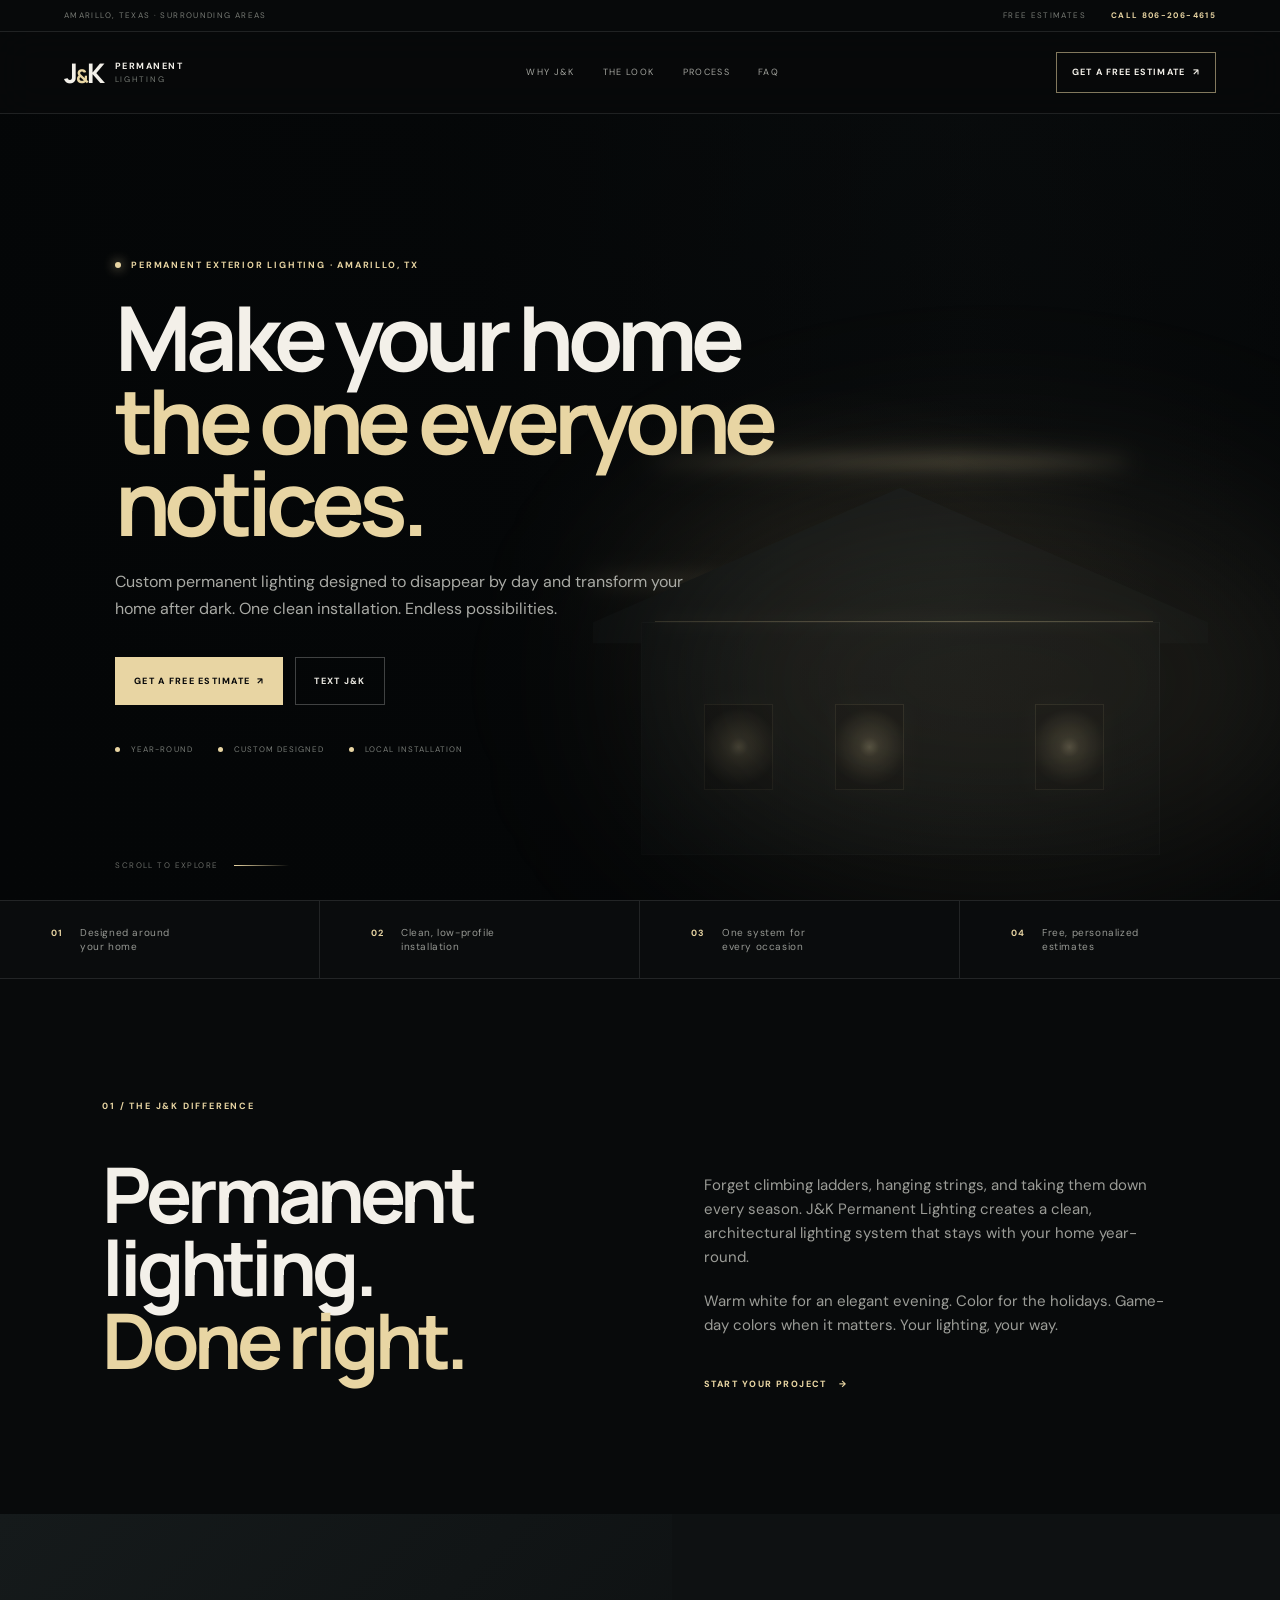
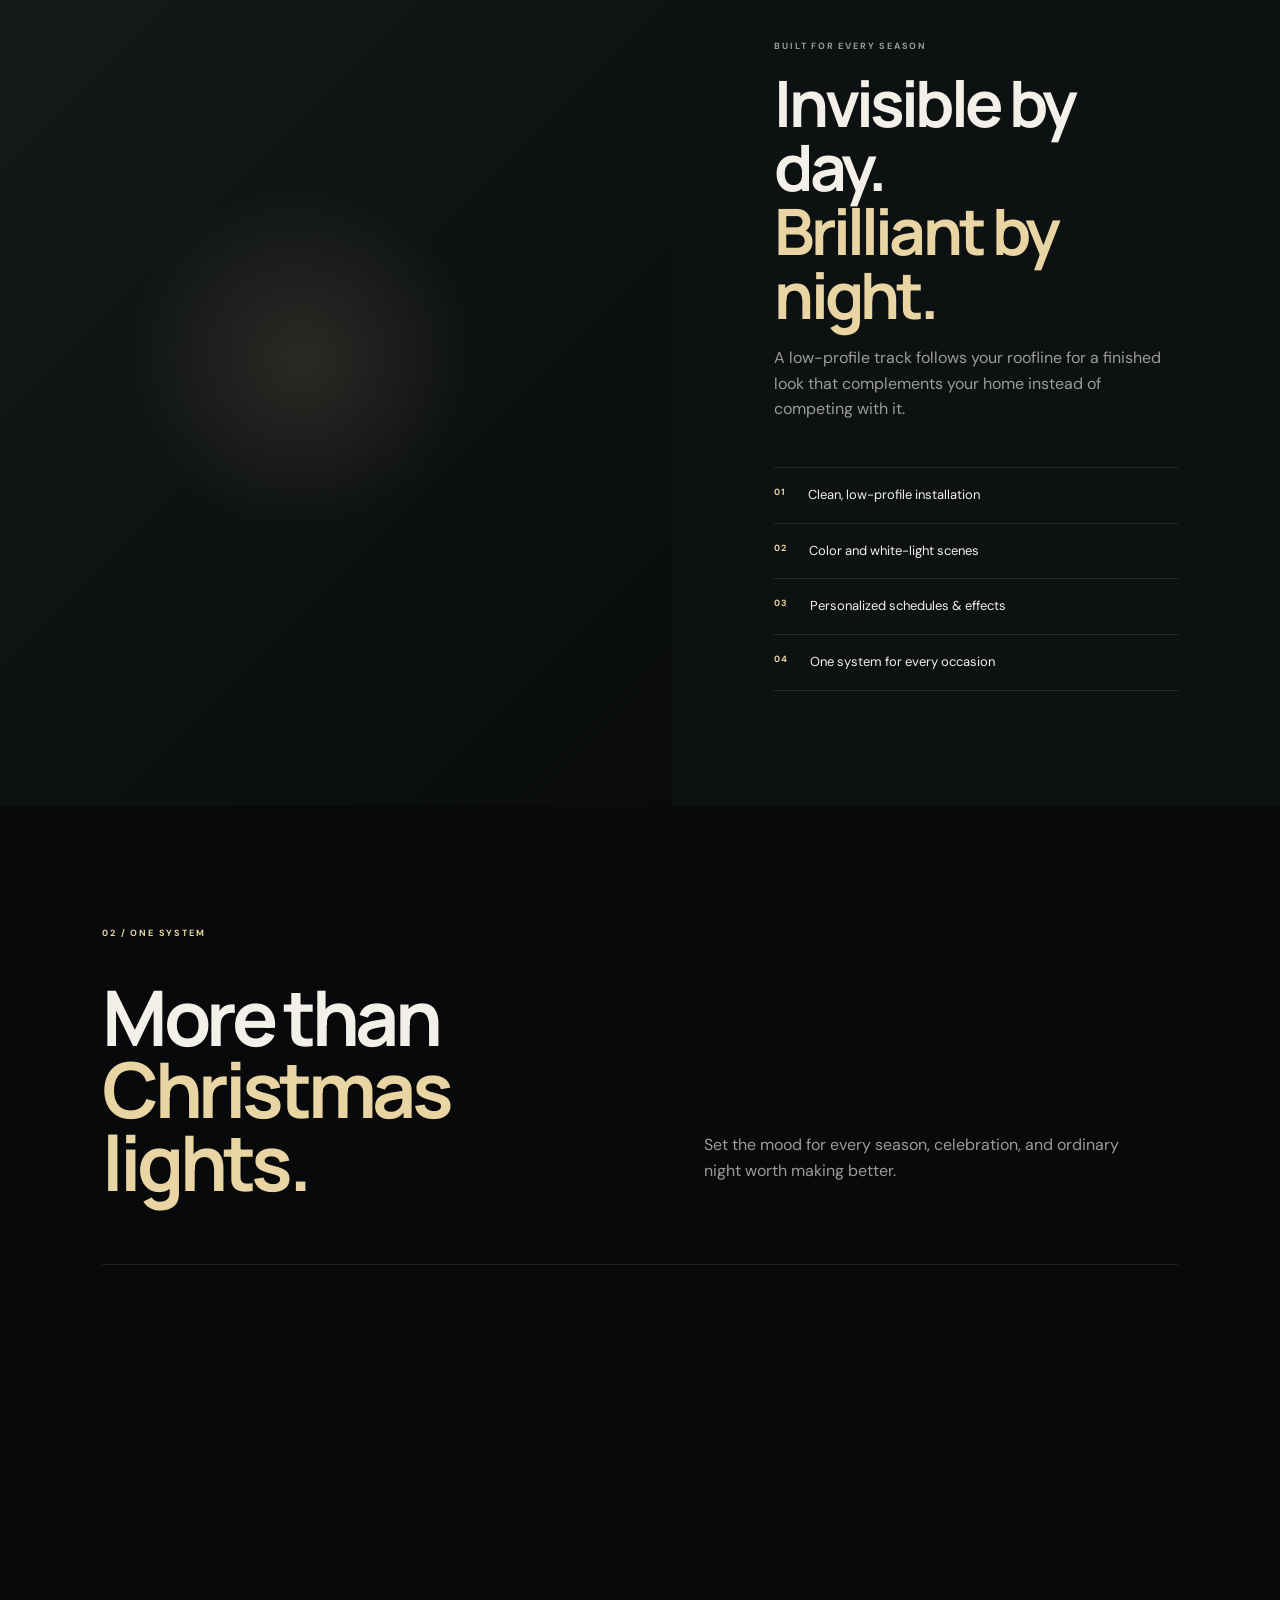
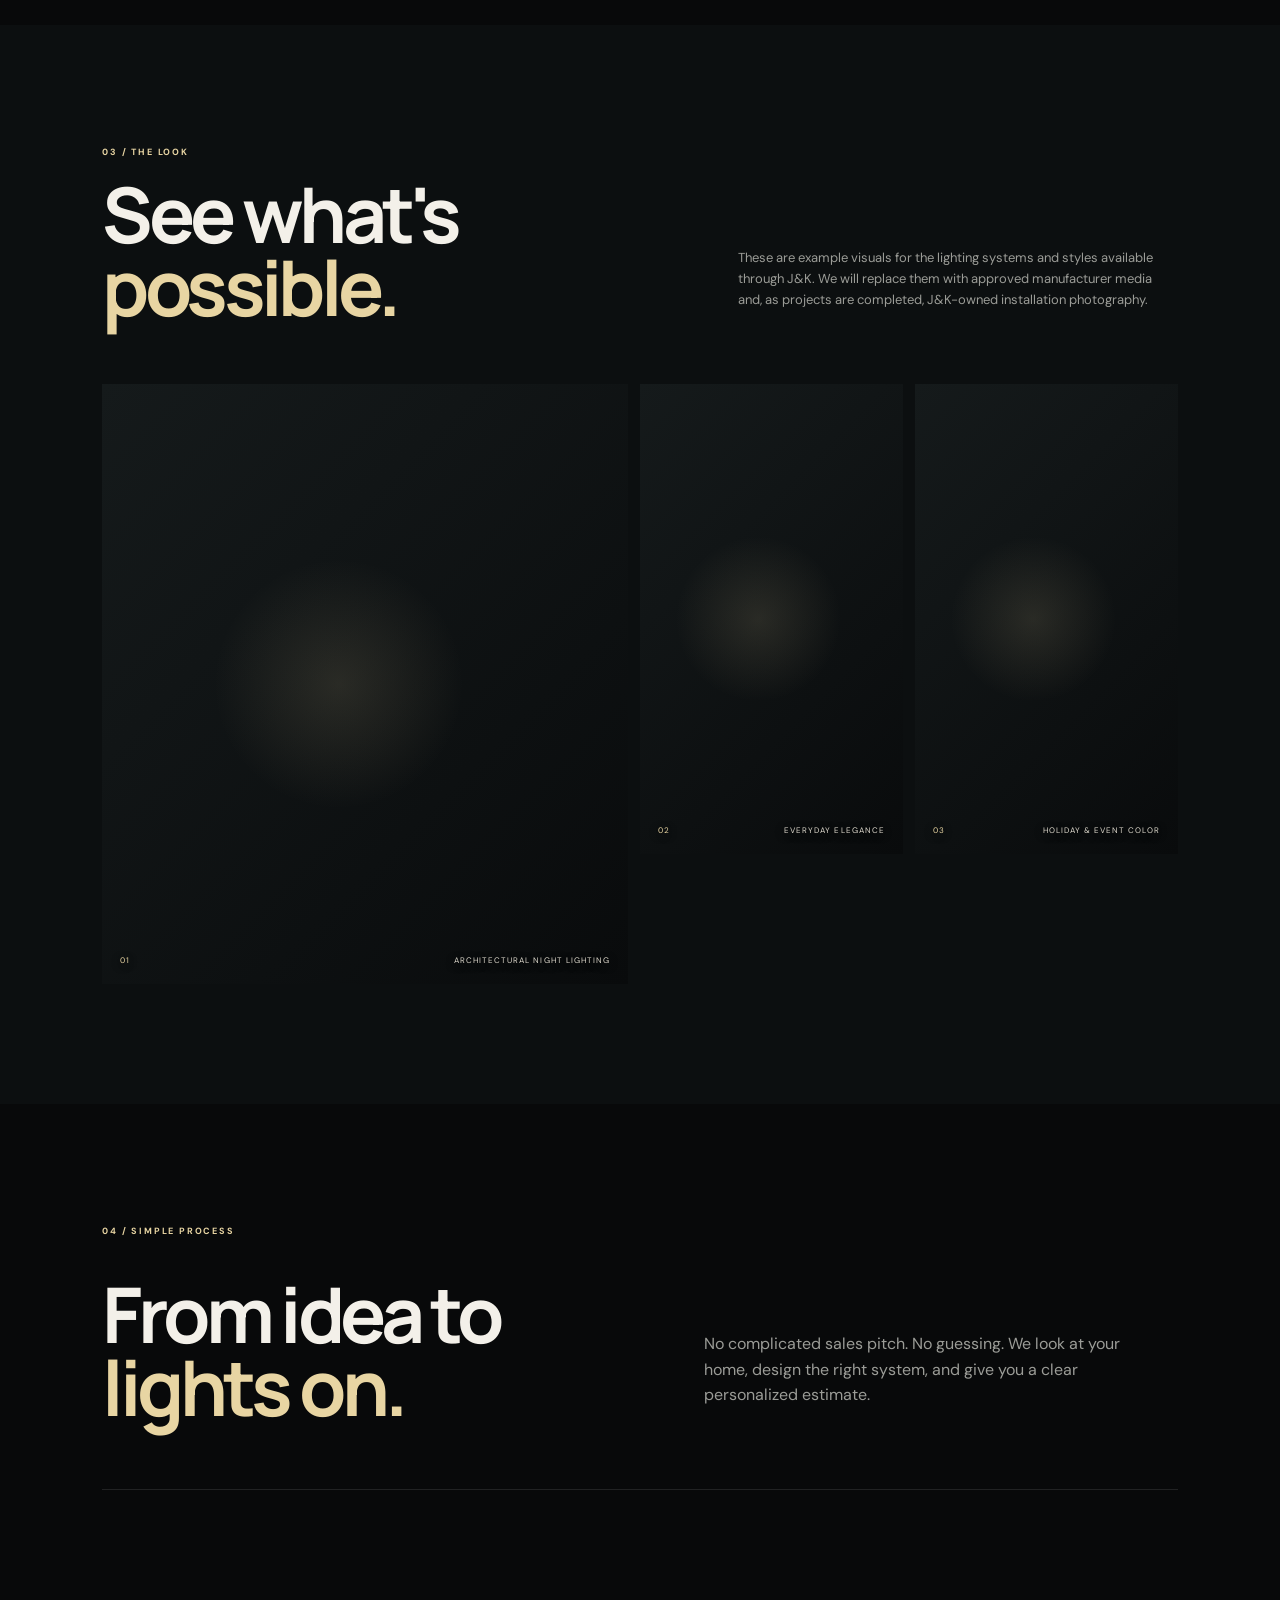
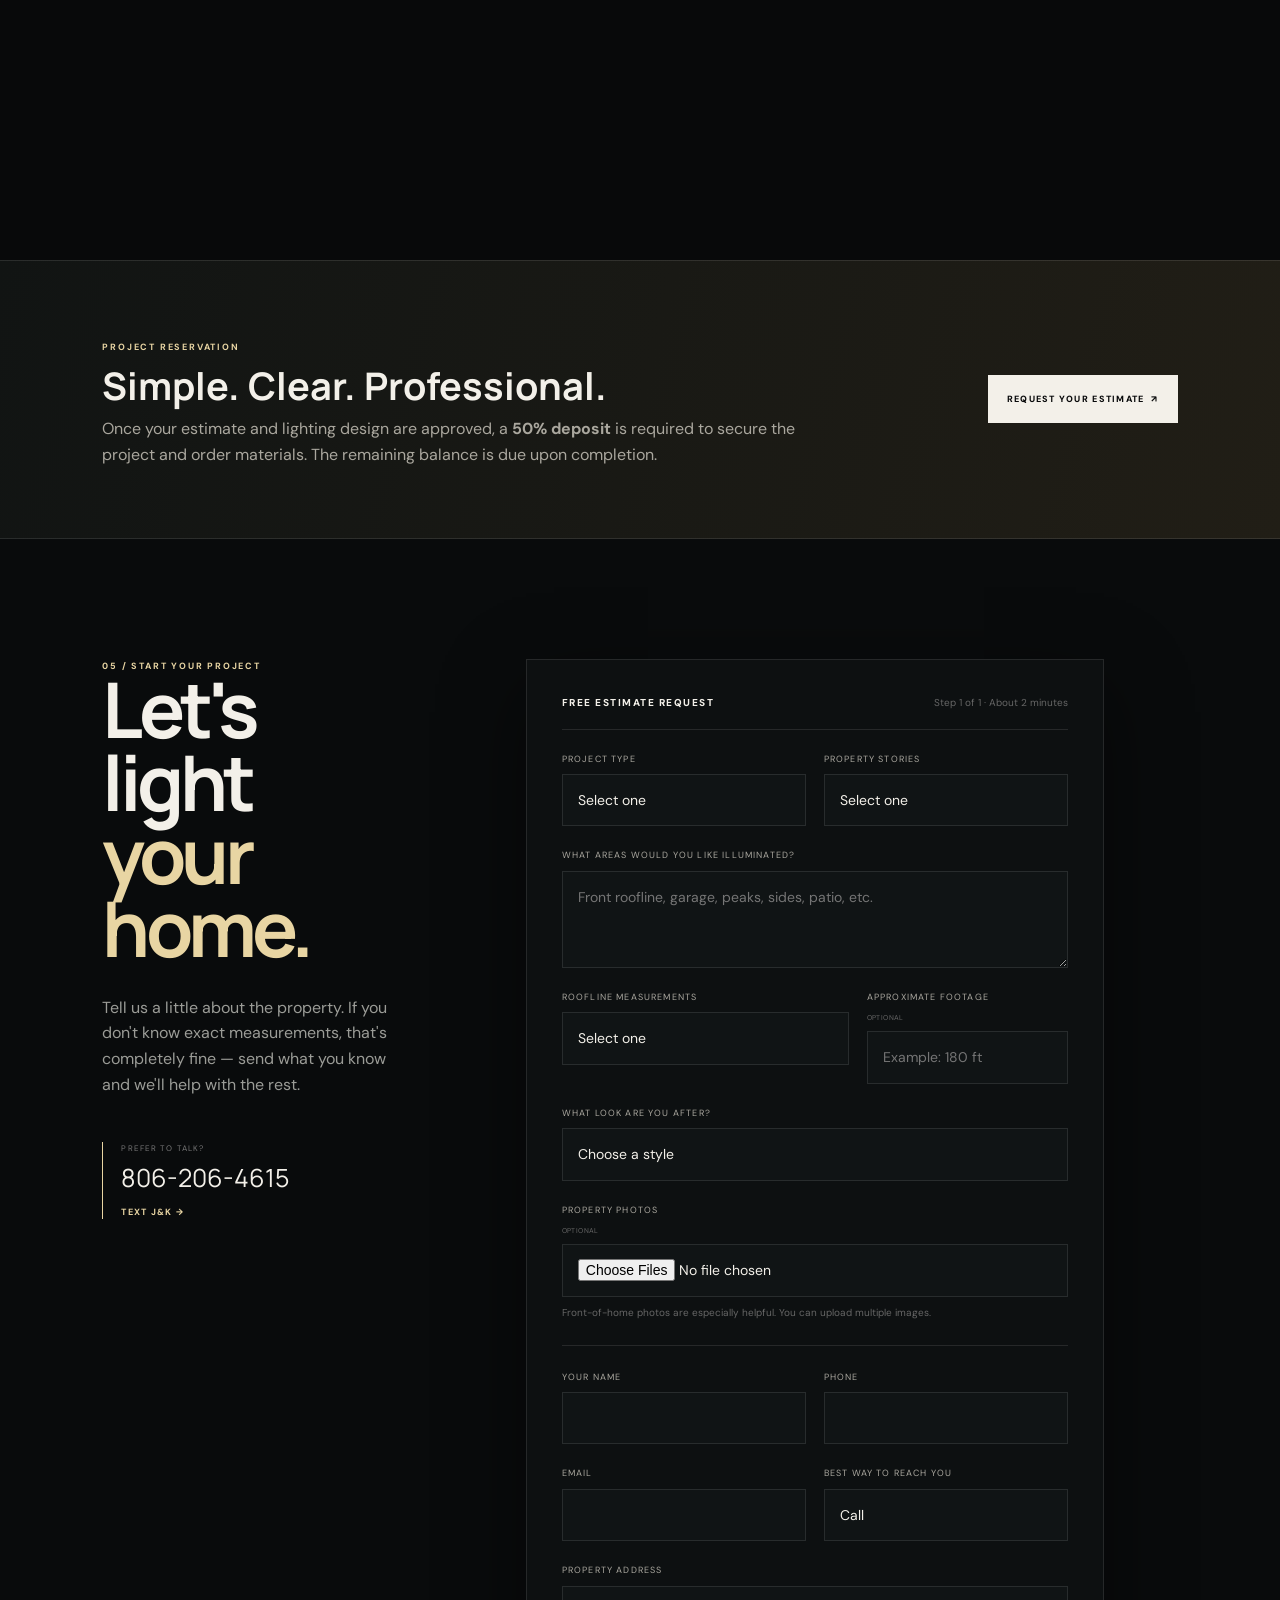
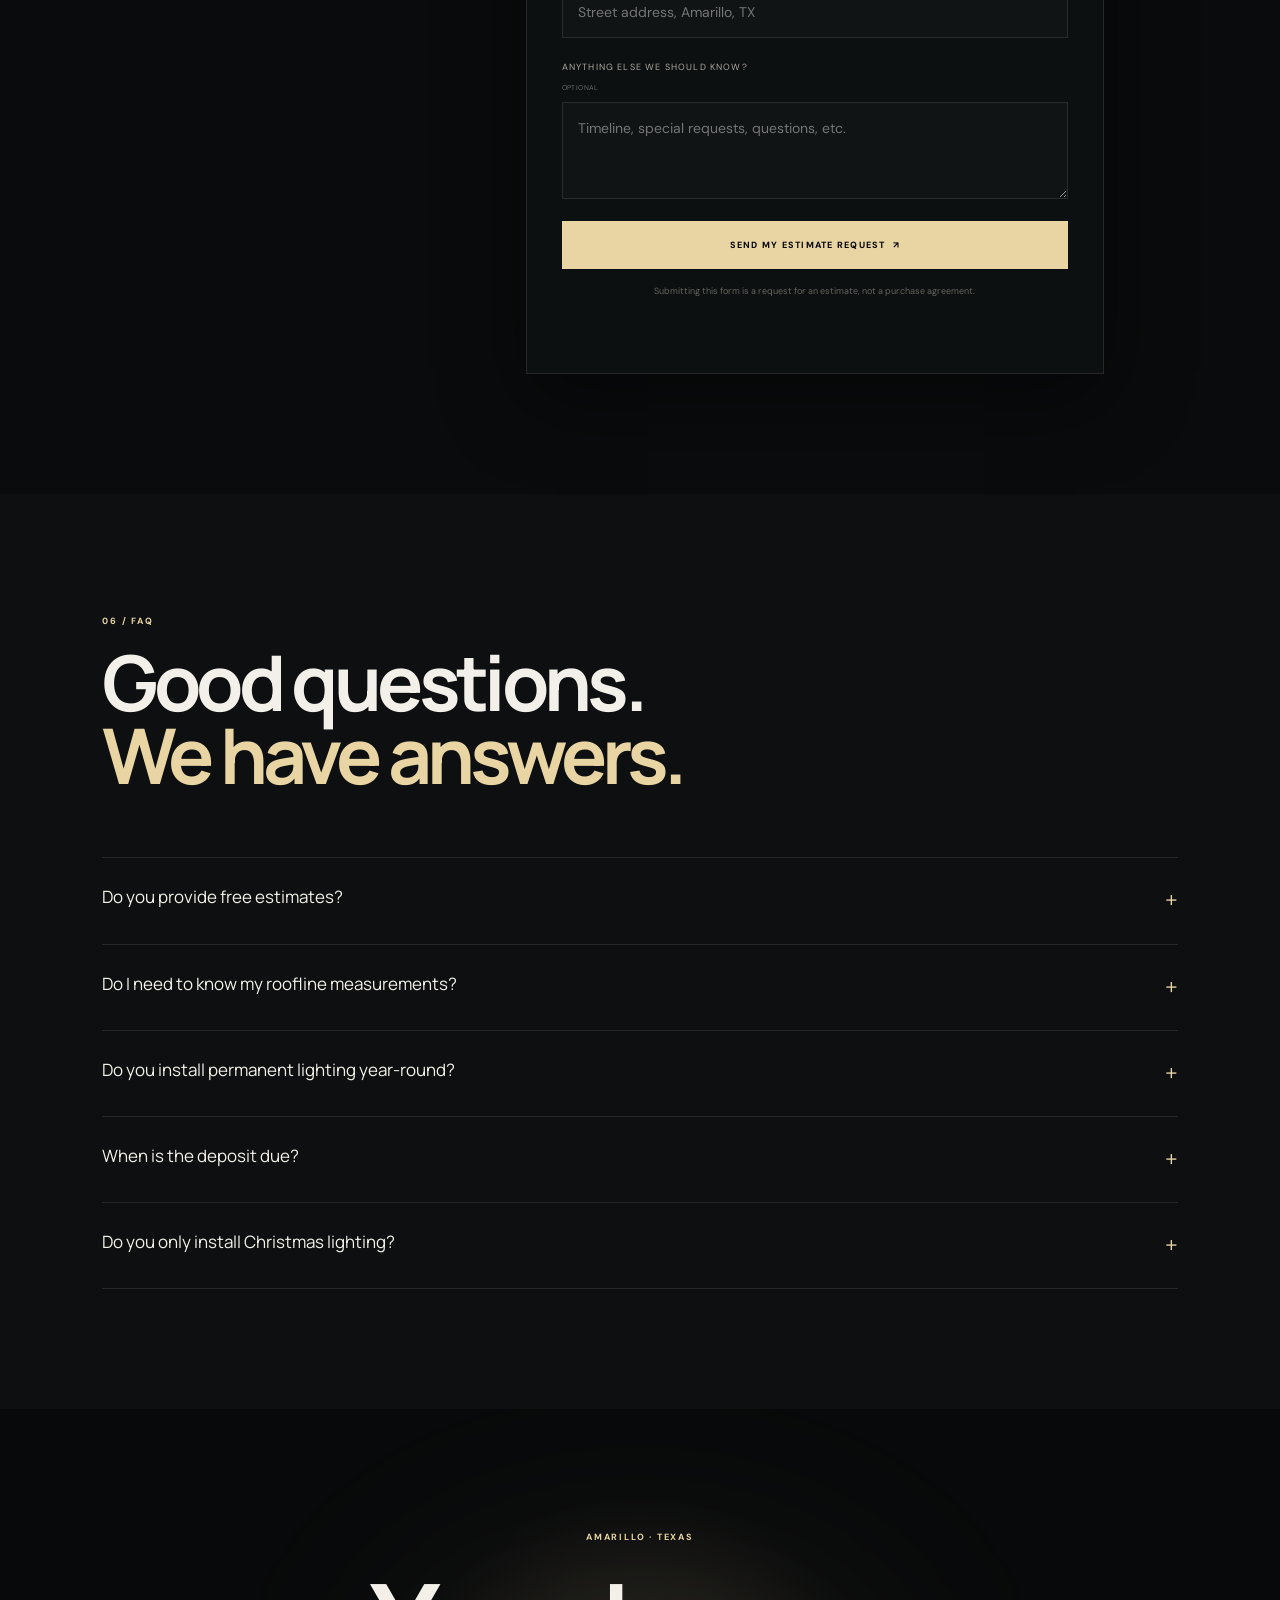
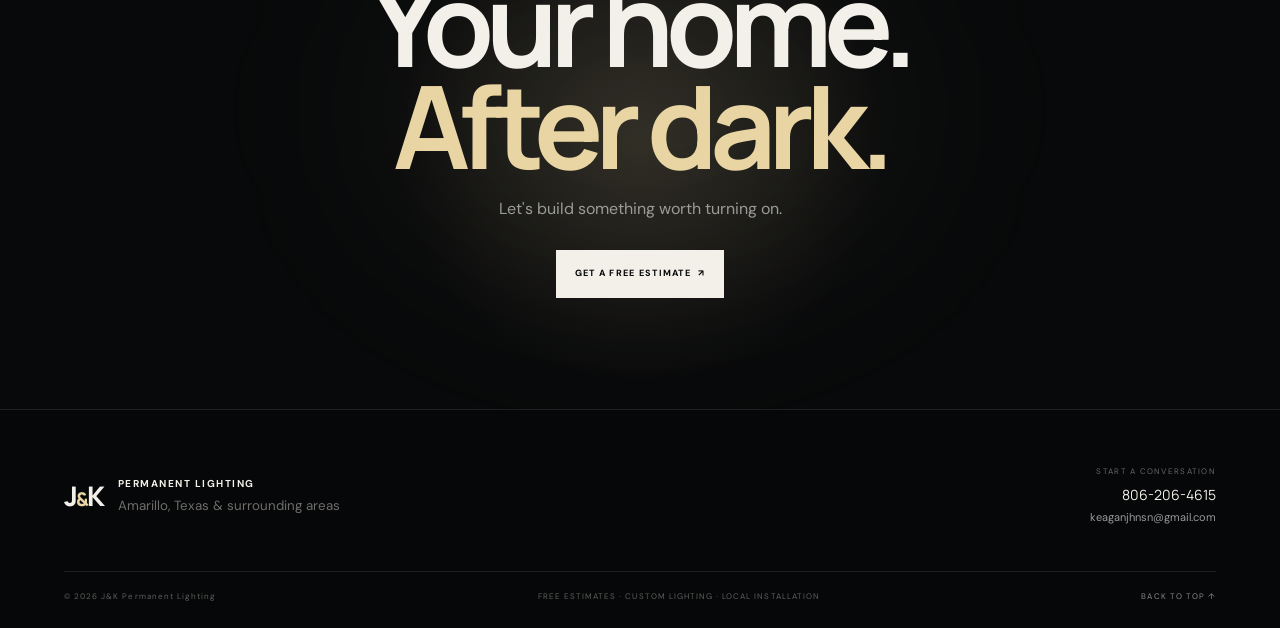
==== commit aacd5899: "Update index.html" ====
--- a/index.html
+++ b/index.html
@@ -1,890 +1,118 @@
 <!DOCTYPE html>
 <html lang="en">
 <head>
-  <meta charset="UTF-8">
-  <meta name="viewport" content="width=device-width, initial-scale=1.0">
-  <meta name="theme-color" content="#0b1220">
-
-  <title>J&K Permanent Lighting | Amarillo, Texas</title>
-  <meta name="description" content="Upgrade your home with permanent exterior LED lighting from J&K Permanent Lighting in Amarillo, Texas. Custom colors for every season and occasion.">
-
-  <style>
-    :root {
-      --bg: #0b1220;
-      --panel: #121d30;
-      --panel-light: #18263c;
-      --text: #f7f9fc;
-      --muted: #bac6d8;
-      --accent: #f5b942;
-      --accent-hover: #ffd16b;
-      --border: rgba(255,255,255,.12);
-      --radius: 18px;
-      --max-width: 1160px;
-    }
-
-    * {
-      box-sizing: border-box;
-    }
-
-    html {
-      scroll-behavior: smooth;
-      scroll-padding-top: 85px;
-    }
-
-    body {
-      margin: 0;
-      background: var(--bg);
-      color: var(--text);
-      font-family: Arial, Helvetica, sans-serif;
-      line-height: 1.6;
-    }
-
-    img {
-      display: block;
-      max-width: 100%;
-    }
-
-    a {
-      color: inherit;
-      text-decoration: none;
-    }
-
-    .container {
-      width: min(var(--max-width), 92%);
-      margin: 0 auto;
-    }
-
-    .topbar {
-      background: #080d17;
-      border-bottom: 1px solid var(--border);
-      color: var(--muted);
-      text-align: center;
-      padding: 8px 16px;
-      font-size: .9rem;
-    }
-
-    header {
-      position: sticky;
-      top: 0;
-      z-index: 20;
-      background: rgba(11,18,32,.96);
-      border-bottom: 1px solid var(--border);
-      backdrop-filter: blur(12px);
-    }
-
-    .nav {
-      min-height: 76px;
-      display: flex;
-      align-items: center;
-      justify-content: space-between;
-      gap: 24px;
-    }
-
-    .brand {
-      font-size: 1.25rem;
-      font-weight: 800;
-      letter-spacing: .02em;
-      line-height: 1.2;
-    }
-
-    .brand span {
-      display: block;
-      margin-top: 5px;
-      color: var(--accent);
-      font-size: .7rem;
-      letter-spacing: .19em;
-      text-transform: uppercase;
-    }
-
-    .nav-links {
-      display: flex;
-      align-items: center;
-      flex-wrap: wrap;
-      gap: 24px;
-      font-size: .94rem;
-    }
-
-    .nav-links a:hover {
-      color: var(--accent);
-    }
-
-    .button {
-      display: inline-flex;
-      align-items: center;
-      justify-content: center;
-      padding: 13px 21px;
-      min-height: 46px;
-      border: 0;
-      border-radius: 9px;
-      background: var(--accent);
-      color: #171717;
-      font-weight: 800;
-      cursor: pointer;
-      transition: background .2s, transform .2s;
-    }
-
-    .button:hover {
-      background: var(--accent-hover);
-      transform: translateY(-1px);
-    }
-
-    .button-outline {
-      background: transparent;
-      color: var(--text);
-      border: 1px solid rgba(255,255,255,.45);
-    }
-
-    .button-outline:hover {
-      background: rgba(255,255,255,.1);
-      color: white;
-    }
-
-    .hero {
-      padding: 68px 0 76px;
-      overflow: hidden;
-      background:
-        radial-gradient(ellipse at 80% 0%, rgba(245,185,66,.12), transparent 45%),
-        var(--bg);
-    }
-
-    .hero-grid {
-      display: grid;
-      grid-template-columns: 1fr 1fr;
-      align-items: center;
-      gap: 52px;
-    }
-
-    .eyebrow {
-      display: inline-block;
-      margin-bottom: 15px;
-      color: var(--accent);
-      font-size: .8rem;
-      font-weight: 800;
-      letter-spacing: .16em;
-      text-transform: uppercase;
-    }
-
-    h1, h2, h3, p {
-      margin-top: 0;
-    }
-
-    h1 {
-      max-width: 650px;
-      margin-bottom: 22px;
-      font-size: clamp(2.5rem, 5vw, 4.5rem);
-      line-height: 1.06;
-      letter-spacing: -.045em;
-    }
-
-    h1 span {
-      color: var(--accent);
-    }
-
-    .hero-copy {
-      max-width: 550px;
-      color: var(--muted);
-      font-size: 1.12rem;
-    }
-
-    .hero-buttons {
-      display: flex;
-      flex-wrap: wrap;
-      gap: 13px;
-      margin-top: 28px;
-    }
-
-    .hero-note {
-      margin-top: 20px;
-      color: var(--muted);
-      font-size: .9rem;
-    }
-
-    .hero-photo {
-      position: relative;
-      min-width: 0;
-    }
-
-    .hero-photo img {
-      width: 100%;
-      height: 440px;
-      object-fit: cover;
-      border-radius: 22px;
-      border: 1px solid var(--border);
-      box-shadow: 0 24px 65px rgba(0,0,0,.35);
-    }
-
-    .photo-caption {
-      position: absolute;
-      left: 16px;
-      right: 16px;
-      bottom: 16px;
-      padding: 13px 16px;
-      border: 1px solid rgba(255,255,255,.15);
-      border-radius: 12px;
-      background: rgba(8,13,23,.85);
-      color: white;
-      backdrop-filter: blur(10px);
-    }
-
-    section {
-      padding: 78px 0;
-    }
-
-    .section-heading {
-      max-width: 720px;
-      margin: 0 auto 38px;
-      text-align: center;
-    }
-
-    .section-heading h2 {
-      margin-bottom: 12px;
-      font-size: clamp(2rem, 4vw, 3rem);
-      line-height: 1.15;
-      letter-spacing: -.03em;
-    }
-
-    .section-heading p {
-      margin-bottom: 0;
-      color: var(--muted);
-    }
-
-    .features {
-      background: #0e1727;
-      border-top: 1px solid var(--border);
-      border-bottom: 1px solid var(--border);
-    }
-
-    .feature-grid {
-      display: grid;
-      grid-template-columns: 1fr 1fr;
-      align-items: center;
-      gap: 46px;
-    }
-
-    .feature-photo img {
-      width: 100%;
-      height: 390px;
-      object-fit: cover;
-      border-radius: var(--radius);
-      border: 1px solid var(--border);
-    }
-
-    .feature-copy h2 {
-      font-size: clamp(2rem, 3.5vw, 2.8rem);
-      line-height: 1.15;
-      letter-spacing: -.03em;
-    }
-
-    .feature-copy p {
-      color: var(--muted);
-    }
-
-    .check-list {
-      list-style: none;
-      margin: 25px 0;
-      padding: 0;
-    }
-
-    .check-list li {
-      margin: 12px 0;
-    }
-
-    .check-list li::before {
-      content: "✓";
-      color: var(--accent);
-      font-weight: 900;
-      margin-right: 10px;
-    }
-
-    .services-grid {
-      display: grid;
-      grid-template-columns: repeat(3, 1fr);
-      gap: 20px;
-    }
-
-    .service-card {
-      padding: 26px;
-      border: 1px solid var(--border);
-      border-radius: var(--radius);
-      background: var(--panel);
-    }
-
-    .service-icon {
-      display: grid;
-      place-items: center;
-      width: 48px;
-      height: 48px;
-      margin-bottom: 18px;
-      border-radius: 12px;
-      background: rgba(245,185,66,.13);
-      color: var(--accent);
-      font-size: 1.5rem;
-    }
-
-    .service-card h3 {
-      margin-bottom: 10px;
-      font-size: 1.2rem;
-    }
-
-    .service-card p {
-      margin-bottom: 0;
-      color: var(--muted);
-    }
-
-    .gallery {
-      background: #0e1727;
-      border-top: 1px solid var(--border);
-      border-bottom: 1px solid var(--border);
-    }
-
-    .gallery-grid {
-      display: grid;
-      grid-template-columns: repeat(2, minmax(0, 1fr));
-      gap: 20px;
-    }
-
-    .gallery-card {
-      min-width: 0;
-      overflow: hidden;
-      border: 1px solid var(--border);
-      border-radius: var(--radius);
-      background: var(--panel);
-    }
-
-    .gallery-card img {
-      width: 100%;
-      height: 300px;
-      object-fit: cover;
-      background: var(--panel-light);
-      transition: transform .35s;
-    }
-
-    .gallery-card:hover img {
-      transform: scale(1.025);
-    }
-
-    .gallery-caption {
-      padding: 17px 19px;
-    }
-
-    .gallery-caption h3 {
-      margin-bottom: 4px;
-    }
-
-    .gallery-caption p {
-      margin-bottom: 0;
-      color: var(--muted);
-      font-size: .94rem;
-    }
-
-    .detail-card {
-      display: grid;
-      grid-template-columns: 1fr 1fr;
-      align-items: center;
-      gap: 40px;
-      padding: 30px;
-      border: 1px solid var(--border);
-      border-radius: 22px;
-      background: var(--panel);
-    }
-
-    .detail-card img {
-      width: 100%;
-      height: 330px;
-      object-fit: cover;
-      border-radius: 14px;
-    }
-
-    .detail-card p {
-      color: var(--muted);
-    }
-
-    .contact {
-      background:
-        radial-gradient(ellipse at 50% 100%, rgba(245,185,66,.1), transparent 55%),
-        var(--bg);
-    }
-
-    .contact-grid {
-      display: grid;
-      grid-template-columns: .9fr 1.1fr;
-      gap: 42px;
-      align-items: start;
-    }
-
-    .contact-copy h2 {
-      font-size: clamp(2rem, 4vw, 3rem);
-      line-height: 1.15;
-    }
-
-    .contact-copy p {
-      color: var(--muted);
-    }
-
-    .contact-form {
-      display: grid;
-      gap: 15px;
-      padding: 26px;
-      border: 1px solid var(--border);
-      border-radius: var(--radius);
-      background: var(--panel);
-    }
-
-    .form-row {
-      display: grid;
-      grid-template-columns: 1fr 1fr;
-      gap: 14px;
-    }
-
-    label {
-      display: block;
-      margin-bottom: 6px;
-      font-size: .9rem;
-      font-weight: 700;
-    }
-
-    input, textarea, select {
-      width: 100%;
-      padding: 13px 14px;
-      border: 1px solid rgba(255,255,255,.17);
-      border-radius: 9px;
-      outline: none;
-      background: #0b1220;
-      color: white;
-      font: inherit;
-    }
-
-    input:focus, textarea:focus, select:focus {
-      border-color: var(--accent);
-    }
-
-    textarea {
-      min-height: 120px;
-      resize: vertical;
-    }
-
-    .form-note {
-      margin: 0;
-      color: var(--muted);
-      font-size: .82rem;
-    }
-
-    footer {
-      padding: 28px 0;
-      border-top: 1px solid var(--border);
-      background: #080d17;
-    }
-
-    .footer-inner {
-      display: flex;
-      flex-wrap: wrap;
-      align-items: center;
-      justify-content: space-between;
-      gap: 15px;
-      color: var(--muted);
-      font-size: .9rem;
-    }
-
-    .footer-inner strong {
-      color: white;
-    }
-
-    @media (max-width: 850px) {
-      .hero-grid,
-      .feature-grid,
-      .detail-card,
-      .contact-grid {
-        grid-template-columns: 1fr;
-      }
-
-      .hero {
-        padding-top: 48px;
-      }
-
-      .hero-photo img {
-        height: 360px;
-      }
-
-      .feature-photo img {
-        height: 340px;
-      }
-
-      .services-grid {
-        grid-template-columns: 1fr 1fr;
-      }
-
-      .nav {
-        padding: 14px 0;
-        align-items: flex-start;
-      }
-
-      .nav-links {
-        justify-content: flex-end;
-        gap: 12px 16px;
-      }
-    }
-
-    @media (max-width: 560px) {
-      .nav {
-        flex-direction: column;
-        gap: 15px;
-      }
-
-      .nav-links {
-        justify-content: flex-start;
-        font-size: .88rem;
-      }
-
-      .nav-links .button {
-        padding: 10px 14px;
-      }
-
-      section {
-        padding: 58px 0;
-      }
-
-      .hero-photo img {
-        height: 280px;
-      }
-
-      .services-grid,
-      .gallery-grid,
-      .form-row {
-        grid-template-columns: 1fr;
-      }
-
-      .gallery-card img {
-        height: 245px;
-      }
-
-      .detail-card {
-        padding: 18px;
-      }
-
-      .detail-card img {
-        height: 245px;
-      }
-
-      .contact-form {
-        padding: 19px;
-      }
-    }
-  </style>
+  <meta charset="UTF-8" />
+  <meta name="viewport" content="width=device-width, initial-scale=1.0" />
+  <meta name="theme-color" content="#07090a" />
+  <meta name="description" content="J&K Permanent Lighting — premium permanent exterior lighting in Amarillo, Texas and surrounding areas. Free estimates." />
+  <meta property="og:title" content="J&K Permanent Lighting | Amarillo, TX" />
+  <meta property="og:description" content="Permanent exterior lighting designed for your home. Clean by day. Brilliant by night." />
+  <meta property="og:type" content="website" />
+  <title>J&K Permanent Lighting | Amarillo, TX</title>
+  <link rel="preconnect" href="https://fonts.googleapis.com">
+  <link rel="preconnect" href="https://fonts.gstatic.com" crossorigin>
+  <link href="https://fonts.googleapis.com/css2?family=DM+Sans:wght@400;500;600;700&family=Manrope:wght@600;700;800&display=swap" rel="stylesheet">
+  <link rel="stylesheet" href="styles.css" />
 </head>
-
 <body>
   <div class="topbar">
-    Permanent exterior lighting • Amarillo, Texas
+    <span>AMARILLO, TEXAS · SURROUNDING AREAS</span>
+    <div class="topbar-right"><span>FREE ESTIMATES</span><a href="tel:+18062064615">CALL 806-206-4615</a></div>
   </div>
 
-  <header>
-    <div class="container nav">
-      <a class="brand" href="#home">
-        J&K PERMANENT LIGHTING
-        <span>Light up every occasion</span>
-      </a>
-
-      <nav class="nav-links" aria-label="Main navigation">
-        <a href="#services">Services</a>
-        <a href="#gallery">Our Work</a>
-        <a href="#contact" class="button">Get a Quote</a>
-      </nav>
-    </div>
+  <header class="nav" id="top">
+    <a class="brand" href="#top" aria-label="J&K Permanent Lighting home">
+      <span class="brand-mark">J<span>&amp;</span>K</span>
+      <span class="brand-copy"><strong>PERMANENT</strong><em>LIGHTING</em></span>
+    </a>
+    <button class="menu-toggle" type="button" aria-label="Open menu" aria-expanded="false"><span></span><span></span></button>
+    <nav class="desktop-nav">
+      <a href="#why">WHY J&amp;K</a><a href="#gallery">THE LOOK</a><a href="#how">PROCESS</a><a href="#faq">FAQ</a>
+    </nav>
+    <a class="nav-cta" href="#estimate">GET A FREE ESTIMATE <span>↗</span></a>
   </header>
+  <div class="mobile-menu" aria-hidden="true">
+    <a href="#why">WHY J&amp;K</a><a href="#gallery">THE LOOK</a><a href="#how">PROCESS</a><a href="#faq">FAQ</a><a class="mobile-menu-cta" href="#estimate">GET A FREE ESTIMATE ↗</a>
+  </div>
 
   <main>
-    <section class="hero" id="home">
-      <div class="container hero-grid">
-        <div>
-          <span class="eyebrow">Permanent LED Lighting</span>
-          <h1>Your Home. Your Style. <span>Every Color.</span></h1>
+    <section class="hero" aria-label="J&K Permanent Lighting introduction">
+      <div class="hero-media" aria-hidden="true">
+        <div class="roof-glow roof-glow-one"></div><div class="roof-glow roof-glow-two"></div>
+        <div class="hero-house"><div class="house-roof"></div><div class="house-body"></div><div class="house-window w1"></div><div class="house-window w2"></div><div class="house-window w3"></div></div>
+      </div>
+      <div class="hero-overlay"></div><div class="hero-glow"></div>
+      <div class="hero-content">
+        <div class="hero-tag"><span class="live-dot"></span> PERMANENT EXTERIOR LIGHTING · AMARILLO, TX</div>
+        <h1>Make your home<br><span>the one everyone notices.</span></h1>
+        <p class="hero-copy">Custom permanent lighting designed to disappear by day and transform your home after dark. One clean installation. Endless possibilities.</p>
+        <div class="hero-actions"><a class="button button-primary" href="#estimate">GET A FREE ESTIMATE <span>↗</span></a><a class="button button-ghost" href="sms:+18062064615">TEXT J&amp;K</a></div>
+        <div class="hero-proof"><span><i></i> YEAR-ROUND</span><span><i></i> CUSTOM DESIGNED</span><span><i></i> LOCAL INSTALLATION</span></div>
+      </div>
+      <div class="hero-bottom"><span>SCROLL TO EXPLORE</span><span class="scroll-line"></span></div>
+    </section>
 
-          <p class="hero-copy">
-            Make your home stand out with permanent exterior lighting.
-            Enjoy beautiful everyday lighting, holiday colors, and custom
-            looks for special occasions — all from one lighting system.
-          </p>
+    <section class="trust-strip">
+      <div><strong>01</strong><span>Designed around<br>your home</span></div><div><strong>02</strong><span>Clean, low-profile<br>installation</span></div><div><strong>03</strong><span>One system for<br>every occasion</span></div><div><strong>04</strong><span>Free, personalized<br>estimates</span></div>
+    </section>
 
-          <div class="hero-buttons">
-            <a class="button" href="#contact">Request a Free Quote</a>
-            <a class="button button-outline" href="#gallery">See Our Work</a>
-          </div>
-
-          <p class="hero-note">
-            Proudly serving Amarillo, Texas and surrounding areas.
-          </p>
-        </div>
-
-        <div class="hero-photo">
-          <img
-            src="images/hero-home.jpg"
-            alt="Home illuminated with permanent exterior LED lighting"
-            fetchpriority="high"
-          >
-          <div class="photo-caption">
-            <strong>One installation. Endless possibilities.</strong>
-          </div>
-        </div>
+    <section class="intro section-pad" id="why">
+      <div class="section-kicker">01 / THE J&amp;K DIFFERENCE</div>
+      <div class="intro-grid">
+        <h2>Permanent lighting.<br><span>Done right.</span></h2>
+        <div class="intro-copy"><p>Forget climbing ladders, hanging strings, and taking them down every season. J&amp;K Permanent Lighting creates a clean, architectural lighting system that stays with your home year-round.</p><p>Warm white for an elegant evening. Color for the holidays. Game-day colors when it matters. Your lighting, your way.</p><a class="text-link" href="#estimate">START YOUR PROJECT <span>→</span></a></div>
       </div>
     </section>
 
-    <section class="features" id="about">
-      <div class="container feature-grid">
-        <div class="feature-photo">
-          <img
-            src="images/clean-installation-daytime.jpg"
-            alt="Clean permanent lighting installation along a home's roofline"
-            loading="lazy"
-          >
-        </div>
+    <section class="feature-band">
+      <div class="feature-media media-slot" data-slot="feature"><img src="images/clean-installation-daytime.jpg" alt="Permanent lighting track installed neatly along a home roofline in daylight" style="display:block;width:100%;height:100%;object-fit:cover;" /></div>
+      <div class="feature-content"><p class="eyebrow">BUILT FOR EVERY SEASON</p><h2>Invisible by day.<br><span>Brilliant by night.</span></h2><p>A low-profile track follows your roofline for a finished look that complements your home instead of competing with it.</p><div class="feature-list"><div><strong>01</strong><span>Clean, low-profile installation</span></div><div><strong>02</strong><span>Color and white-light scenes</span></div><div><strong>03</strong><span>Personalized schedules &amp; effects</span></div><div><strong>04</strong><span>One system for every occasion</span></div></div></div>
+    </section>
 
-        <div class="feature-copy">
-          <span class="eyebrow">Clean. Custom. Convenient.</span>
-          <h2>Lighting that looks great day and night.</h2>
+    <section class="occasions section-pad">
+      <div class="section-kicker">02 / ONE SYSTEM</div><div class="occasion-head"><h2>More than<br><span>Christmas lights.</span></h2><p>Set the mood for every season, celebration, and ordinary night worth making better.</p></div>
+      <div class="occasion-grid"><article><span>01</span><h3>Everyday</h3><p>Clean, warm white illumination that makes your home look finished every night.</p></article><article><span>02</span><h3>Holidays</h3><p>Christmas, Halloween, Valentine's Day and more — without changing the installation.</p></article><article><span>03</span><h3>Game Day</h3><p>Bring your colors to the roofline and make the house part of the celebration.</p></article><article><span>04</span><h3>Custom</h3><p>Create colors, effects, patterns and schedules around the moments that matter.</p></article></div>
+    </section>
 
-          <p>
-            Permanent lighting gives your home a polished look without
-            the hassle of putting up and taking down seasonal lights.
-            Choose a subtle everyday glow or bring the roofline to life
-            for holidays, game days, and celebrations.
-          </p>
-
-          <ul class="check-list">
-            <li>Custom colors and lighting scenes</li>
-            <li>Lighting for holidays and special events</li>
-            <li>A clean look along your home's roofline</li>
-            <li>Convenient lighting at the touch of a button</li>
-          </ul>
-
-          <a class="button" href="#contact">Let's Talk About Your Project</a>
-        </div>
+    <section class="gallery section-pad" id="gallery">
+      <div class="gallery-head"><div><div class="section-kicker">03 / THE LOOK</div><h2>See what's<br><span>possible.</span></h2></div><p>These are example visuals for the lighting systems and styles available through J&amp;K. We will replace them with approved manufacturer media and, as projects are completed, J&amp;K-owned installation photography.</p></div>
+      <div class="gallery-grid">
+        <figure class="gallery-card large media-slot"><img src="images/hero-home.jpg" alt="Home with permanent roofline lighting illuminated at night; example image" style="display:block;width:100%;height:100%;object-fit:cover;" /><figcaption><span>01</span> ARCHITECTURAL NIGHT LIGHTING</figcaption></figure>
+        <figure class="gallery-card media-slot"><img src="images/warm-white-home.jpg" alt="Home with warm-white permanent exterior lighting; example image" style="display:block;width:100%;height:100%;object-fit:cover;" /><figcaption><span>02</span> EVERYDAY ELEGANCE</figcaption></figure>
+        <figure class="gallery-card media-slot"><img src="images/full-color-home.jpg" alt="Home with colorful permanent roofline lighting; example image" style="display:block;width:100%;height:100%;object-fit:cover;" /><figcaption><span>03</span> HOLIDAY &amp; EVENT COLOR</figcaption></figure>
       </div>
     </section>
 
-    <section id="services">
-      <div class="container">
-        <div class="section-heading">
-          <span class="eyebrow">What We Do</span>
-          <h2>One lighting system. So many ways to shine.</h2>
-          <p>
-            Create a look that fits your home, your celebrations, and
-            your everyday style.
-          </p>
-        </div>
+    <section class="process section-pad" id="how"><div class="section-kicker">04 / SIMPLE PROCESS</div><div class="process-head"><h2>From idea to<br><span>lights on.</span></h2><p>No complicated sales pitch. No guessing. We look at your home, design the right system, and give you a clear personalized estimate.</p></div><div class="process-grid"><article><b>01</b><h3>Tell us about your home</h3><p>Send property details, measurements if you have them, and a few photos.</p></article><article><b>02</b><h3>Get your custom estimate</h3><p>We review the property and build a lighting plan around your home and goals.</p></article><article><b>03</b><h3>Approve &amp; reserve</h3><p>A 50% deposit secures the project and allows us to order the required materials.</p></article><article><b>04</b><h3>Installation day</h3><p>We install, test, clean up, and make sure everything is ready to shine.</p></article></div></section>
 
-        <div class="services-grid">
-          <article class="service-card">
-            <div class="service-icon" aria-hidden="true">✦</div>
-            <h3>Everyday Accent Lighting</h3>
-            <p>
-              Give your home's roofline a distinctive look with lighting
-              that complements its architecture.
-            </p>
-          </article>
+    <section class="deposit-note"><div><p class="eyebrow">PROJECT RESERVATION</p><h2>Simple. Clear. Professional.</h2><p>Once your estimate and lighting design are approved, a <strong>50% deposit</strong> is required to secure the project and order materials. The remaining balance is due upon completion.</p></div><a class="button button-light" href="#estimate">REQUEST YOUR ESTIMATE <span>↗</span></a></section>
 
-          <article class="service-card">
-            <div class="service-icon" aria-hidden="true">✧</div>
-            <h3>Holiday Colors</h3>
-            <p>
-              Switch up your home's appearance for Christmas, Halloween,
-              Independence Day, and other celebrations.
-            </p>
-          </article>
-
-          <article class="service-card">
-            <div class="service-icon" aria-hidden="true">★</div>
-            <h3>Custom Color Scenes</h3>
-            <p>
-              Choose colors and lighting combinations to match your
-              preferences, occasions, and personal style.
-            </p>
-          </article>
-        </div>
-      </div>
+    <section class="estimate section-pad" id="estimate">
+      <div class="estimate-intro"><div class="section-kicker">05 / START YOUR PROJECT</div><h2>Let's light<br><span>your home.</span></h2><p>Tell us a little about the property. If you don't know exact measurements, that's completely fine — send what you know and we'll help with the rest.</p><div class="contact-card"><span>PREFER TO TALK?</span><a href="tel:+18062064615">806-206-4615</a><a href="sms:+18062064615">TEXT J&amp;K →</a></div></div>
+      <form class="estimate-form" id="estimateForm" action="https://formspree.io/f/REPLACE_WITH_YOUR_FORM_ID" method="POST" enctype="multipart/form-data">
+        <input type="hidden" name="_subject" value="New J&K Permanent Lighting Estimate Request" />
+        <div class="form-heading"><span>FREE ESTIMATE REQUEST</span><small>Step 1 of 1 · About 2 minutes</small></div>
+        <div class="form-row"><label>Project type<select name="project_type" required><option value="">Select one</option><option>Residential</option><option>Commercial</option></select></label><label>Property stories<select name="stories" required><option value="">Select one</option><option>One story</option><option>Two story</option><option>Three or more</option><option>Not sure</option></select></label></div>
+        <label>What areas would you like illuminated?<textarea name="areas" rows="3" placeholder="Front roofline, garage, peaks, sides, patio, etc."></textarea></label>
+        <div class="form-row"><label>Roofline measurements<select name="measurements"><option value="">Select one</option><option>I know the approximate footage</option><option>I have measurements but need help</option><option>I don't know — please help me estimate</option></select></label><label>Approximate footage <span class="optional">OPTIONAL</span><input type="text" name="approximate_footage" placeholder="Example: 180 ft" /></label></div>
+        <label>What look are you after?<select name="lighting_style"><option value="">Choose a style</option><option>Warm white / elegant</option><option>Full color / year-round</option><option>Mostly white with holiday color</option><option>Not sure — show me options</option></select></label>
+        <label>Property photos <span class="optional">OPTIONAL</span><input type="file" name="photos" accept="image/*" multiple /><small>Front-of-home photos are especially helpful. You can upload multiple images.</small></label>
+        <div class="form-divider"></div>
+        <div class="form-row"><label>Your name<input type="text" name="name" autocomplete="name" required /></label><label>Phone<input type="tel" name="phone" autocomplete="tel" required /></label></div>
+        <div class="form-row"><label>Email<input type="email" name="email" autocomplete="email" required /></label><label>Best way to reach you<select name="preferred_contact"><option>Call</option><option>Text</option><option>Email</option></select></label></div>
+        <label>Property address<input type="text" name="address" autocomplete="street-address" placeholder="Street address, Amarillo, TX" required /></label>
+        <label>Anything else we should know? <span class="optional">OPTIONAL</span><textarea name="notes" rows="3" placeholder="Timeline, special requests, questions, etc."></textarea></label>
+        <button class="button button-primary submit-button" type="submit">SEND MY ESTIMATE REQUEST <span>↗</span></button>
+        <p class="form-note">Submitting this form is a request for an estimate, not a purchase agreement.</p><p class="form-status" id="formStatus" aria-live="polite"></p>
+      </form>
     </section>
 
-    <section class="gallery" id="gallery">
-      <div class="container">
-        <div class="section-heading">
-          <span class="eyebrow">Our Work</span>
-          <h2>See the difference.</h2>
-          <p>
-            Explore examples of permanent lighting in different styles
-            and colors.
-          </p>
-        </div>
+    <section class="faq section-pad" id="faq"><div class="section-kicker">06 / FAQ</div><h2>Good questions.<br><span>We have answers.</span></h2><div class="faq-list"><details><summary>Do you provide free estimates?<span>+</span></summary><p>Yes. Every project starts with a complimentary estimate based on your property, desired coverage, and lighting system.</p></details><details><summary>Do I need to know my roofline measurements?<span>+</span></summary><p>No. Approximate measurements are helpful, but if you aren't sure, send photos and the information you do have. We'll help determine what's needed.</p></details><details><summary>Do you install permanent lighting year-round?<span>+</span></summary><p>Yes. The system is designed to stay installed year-round, so you can use it for everyday accent lighting, holidays, events and more.</p></details><details><summary>When is the deposit due?<span>+</span></summary><p>After you approve your estimate and lighting design, a 50% deposit is required to secure the project and order materials. The remaining balance is due upon completion.</p></details><details><summary>Do you only install Christmas lighting?<span>+</span></summary><p>No. Permanent lighting can be used for everyday warm white lighting, holidays, sports, parties and custom colors throughout the year.</p></details></div></section>
 
-        <div class="gallery-grid">
-          <article class="gallery-card">
-            <img
-              src="images/hero-home.jpg"
-              alt="Permanent lighting displayed along a home's roofline"
-              loading="lazy"
-            >
-            <div class="gallery-caption">
-              <h3>Make a Statement</h3>
-              <p>A custom look that helps your home stand out.</p>
-            </div>
-          </article>
-
-          <article class="gallery-card">
-            <img
-              src="images/warm-white-home.jpg"
-              alt="Home with warm white permanent roofline lighting"
-              loading="lazy"
-            >
-            <div class="gallery-caption">
-              <h3>Warm White</h3>
-              <p>A classic, welcoming glow for everyday use.</p>
-            </div>
-          </article>
-
-          <article class="gallery-card">
-            <img
-              src="images/full-color-home.jpg"
-              alt="Home featuring colorful permanent exterior lighting"
-              loading="lazy"
-            >
-            <div class="gallery-caption">
-              <h3>Full Color</h3>
-              <p>Bright colors for holidays and celebrations.</p>
-            </div>
-          </article>
-
-          <article class="gallery-card">
-            <img
-              src="images/track-detail.jpg"
-              alt="Close-up detail of a permanent lighting track installation"
-              loading="lazy"
-            >
-            <div class="gallery-caption">
-              <h3>Installation Details</h3>
-              <p>A closer look at the roofline lighting system.</p>
-            </div>
-          </article>
-        </div>
-      </div>
-    </section>
-
-    <section>
-      <div class="container">
-        <div class="detail-card">
-          <img
-            src="images/clean-installation-daytime.jpg"
-            alt="Permanent lighting track installed along a roofline"
-            loading="lazy"
-          >
-
-          <div>
-            <span class="eyebrow">Made for Your Home</span>
-            <h2>A lighting setup that fits your style.</h2>
-            <p>
-              Every home is different. Let's discuss your roofline,
-              the look you want, and the lighting options that make
-              the most sense for your property.
-            </p>
-            <a class="button" href="#contact">Get Started</a>
-          </div>
-        </div>
-      </div>
-    </section>
-
-    <section class="contact" id="contact">
-      <div class="container contact-grid">
-        <div class="contact-copy">
-          <span class="eyebrow">Let's Get Started</span>
-          <h2>Ready to light up your home?</h2>
-          <p>
-            Tell us a little about your project. J&K Permanent Lighting
-            can discuss your goals and help you take the next step.
-          </p>
-          <p>
-            <strong>Serving:</strong><br>
-            Amarillo, Texas and surrounding areas
-          </p>
-        </div>
-
-        <form
-          class="contact-form"
-          action="https://formspree.io/f/REPLACE_WITH_YOUR_FORM_ID"
-          method="POST"
-        >
-          <h3>Request a Quote</h3>
-
-          <div class="form-row">
-            <div>
-              <label for="name">Your Name</label>
-              <input
-                id="name"
-                name="name"
-                type="text"
-                autocomplete="name"
-                placeholder="Full name"
-                required
-              >
-            </div>
-
-            <div>
-              <label for="phone">Phone Number</label>
-              <input
-                id="phone"
-                name="phone"
-                type="tel"
-                autocomplete="tel"
-                placeholder="Your phone number"
-                required
-              >
-            </div>
-          </div>
-
-          <div>
-            <label for="email">Email Address</label>
-            <input
-              id="email"
-              name="email"
-              type="email"
-              autocomplete="email"
-              placeholder="you@example.com"
-              required
-            >
-          </div>
-
-          <div>
-            <label for="interest">What are you interested in?</label>
-            <select id="interest" name="interest">
-              <option value="Permanent lighting">Permanent lighting</option>
-              <option value="Holiday lighting">Holiday lighting</option>
-              <option value="Custom colors">Custom colors</option>
-              <option value="Other">Other</option>
-            </select>
-          </div>
-
-          <div>
-            <label for="message">Tell us about your project</label>
-            <textarea
-              id="message"
-              name="message"
-              placeholder="Tell us about your home and what you have in mind..."
-            ></textarea>
-          </div>
-
-          <button class="button" type="submit">Send Quote Request</button>
-
-          <p class="form-note">
-            Note: The contact form needs your Formspree form ID before
-            submissions can be delivered.
-          </p>
-        </form>
-      </div>
-    </section>
+    <section class="final-cta"><div class="final-glow"></div><p class="eyebrow">AMARILLO · TEXAS</p><h2>Your home.<br><span>After dark.</span></h2><p>Let's build something worth turning on.</p><a class="button button-light" href="#estimate">GET A FREE ESTIMATE <span>↗</span></a></section>
   </main>
 
-  <footer>
-    <div class="container footer-inner">
-      <strong>J&K Permanent Lighting</strong>
-      <span>Amarillo, Texas</span>
-      <span>© <span id="year">2026</span> J&K Permanent Lighting</span>
-    </div>
-  </footer>
+  <footer><div class="footer-main"><div class="footer-brand"><span class="brand-mark">J<span>&amp;</span>K</span><div><strong>PERMANENT LIGHTING</strong><small>Amarillo, Texas &amp; surrounding areas</small></div></div><div class="footer-contact"><span>START A CONVERSATION</span><a href="tel:+18062064615">806-206-4615</a><a href="mailto:keaganjhnsn@gmail.com">keaganjhnsn@gmail.com</a></div></div><div class="footer-bottom"><span>© 2026 J&amp;K Permanent Lighting</span><span>FREE ESTIMATES · CUSTOM LIGHTING · LOCAL INSTALLATION</span><a href="#top">BACK TO TOP ↑</a></div></footer>
+  <script src="script.js"></script>
 </body>
 </html>
--- a/styles.css
+++ b/styles.css
@@ -0,0 +1,5 @@
+:root{--bg:#07090a;--panel:#0d1011;--panel2:#111516;--text:#f3f0e9;--muted:#9b9c97;--dim:#646762;--line:rgba(255,255,255,.1);--warm:#e8d5a3;--warm2:#bca977;--shadow:0 25px 80px rgba(0,0,0,.45);--radius:2px}*{box-sizing:border-box}html{scroll-behavior:smooth}body{margin:0;background:var(--bg);color:var(--text);font-family:"DM Sans",sans-serif;line-height:1.6}body.menu-open{overflow:hidden}a{color:inherit;text-decoration:none}button,input,select,textarea{font:inherit}.topbar{height:32px;padding:0 5vw;border-bottom:1px solid var(--line);display:flex;align-items:center;justify-content:space-between;color:#777a74;font-size:8px;letter-spacing:.17em}.topbar-right{display:flex;gap:25px}.topbar a{color:var(--warm);font-weight:700}.nav{height:82px;padding:0 5vw;display:flex;align-items:center;gap:30px;border-bottom:1px solid var(--line);background:rgba(7,9,10,.86);backdrop-filter:blur(18px);position:sticky;top:0;z-index:50}.brand{display:flex;align-items:center;gap:12px;min-width:185px}.brand-mark{font-family:"Manrope";font-weight:800;font-size:27px;letter-spacing:-.08em}.brand-mark span{color:var(--warm);font-size:.7em}.brand-copy{display:flex;flex-direction:column;line-height:1.05}.brand-copy strong{font-size:9px;letter-spacing:.17em}.brand-copy em{font-style:normal;color:#777b75;font-size:8px;letter-spacing:.24em;margin-top:3px}.desktop-nav{display:flex;align-items:center;justify-content:center;gap:28px;flex:1}.desktop-nav a{font-size:9px;letter-spacing:.15em;color:#a3a49e;transition:.2s}.desktop-nav a:hover{color:var(--warm)}.nav-cta{border:1px solid rgba(232,213,163,.55);padding:12px 15px;font-size:9px;letter-spacing:.12em;font-weight:700;white-space:nowrap;transition:.2s}.nav-cta:hover{background:var(--warm);color:#07090a}.nav-cta span{margin-left:5px}.menu-toggle,.mobile-menu{display:none}.hero{min-height:calc(100vh - 114px);position:relative;overflow:hidden;display:flex;align-items:center}.hero-media{position:absolute;inset:0;background:radial-gradient(ellipse at 65% 58%,rgba(224,200,142,.13),transparent 28%),linear-gradient(180deg,#0a0d0e 0%,#080a0b 52%,#050607 100%);overflow:hidden}.hero-overlay{position:absolute;inset:0;background:linear-gradient(90deg,rgba(4,6,7,.98) 0%,rgba(4,6,7,.83) 38%,rgba(4,6,7,.25) 75%,rgba(4,6,7,.65) 100%),linear-gradient(0deg,rgba(4,6,7,.75),transparent 45%)}.hero-glow{position:absolute;width:55vw;height:30vw;right:-5vw;bottom:3vh;background:rgba(232,213,163,.1);filter:blur(100px);border-radius:50%}.hero-house{position:absolute;width:54vw;height:48vh;right:4vw;bottom:5vh;filter:drop-shadow(0 30px 50px rgba(0,0,0,.8));opacity:.95}.house-body{position:absolute;left:15%;right:10%;bottom:0;height:54%;background:linear-gradient(100deg,#161b1c,#0d1011);border:1px solid rgba(255,255,255,.08)}.house-roof{position:absolute;left:8%;right:3%;top:15%;height:48%;background:linear-gradient(145deg,#1d2222,#0b0e0f);clip-path:polygon(50% 0,100% 65%,100% 75%,0 75%,0 65%);border-bottom:2px solid rgba(232,213,163,.7);box-shadow:0 8px 22px rgba(232,213,163,.1)}.roof-glow{position:absolute;height:4px;border-radius:50%;background:var(--warm);filter:blur(8px);opacity:.8}.roof-glow-one{width:37vw;right:12vw;top:44%;box-shadow:0 0 25px 8px rgba(232,213,163,.22)}.roof-glow-two{width:12vw;right:42vw;top:59%;box-shadow:0 0 20px 6px rgba(232,213,163,.2)}.hero-house:after{content:"";position:absolute;left:17%;right:11%;bottom:54%;height:1px;background:rgba(232,213,163,.55);box-shadow:0 0 16px rgba(232,213,163,.8)}.hero-house .house-window{position:absolute;bottom:15%;width:10%;height:20%;border:1px solid rgba(232,213,163,.25);background:radial-gradient(circle,#cbbd95 0,#6f674f 18%,#111 72%);box-shadow:0 0 25px rgba(232,213,163,.07)}.w1{left:24%}.w2{left:43%}.w3{right:18%}.hero-content{position:relative;z-index:2;width:min(820px,76%);margin-left:9vw;padding:90px 0}.hero-tag,.eyebrow,.section-kicker{font-size:9px;letter-spacing:.2em;color:var(--warm);font-weight:700}.hero-tag{display:flex;align-items:center;gap:10px}.live-dot{width:6px;height:6px;border-radius:50%;background:var(--warm);box-shadow:0 0 12px var(--warm)}h1,h2,h3{font-family:"Manrope",sans-serif}h1{font-size:clamp(52px,7vw,105px);line-height:.92;letter-spacing:-.065em;margin:24px 0}.hero h1 span,h2 span{color:var(--warm)}.hero-copy{max-width:590px;color:#a9aaa5;font-size:16px;line-height:1.7}.hero-actions{display:flex;gap:12px;margin-top:35px}.button{display:inline-flex;justify-content:center;align-items:center;gap:7px;min-height:48px;padding:14px 18px;border:1px solid transparent;font-size:9px;letter-spacing:.14em;font-weight:800;transition:.25s;cursor:pointer}.button-primary{background:var(--warm);color:#08090a}.button-primary:hover{background:#f4e4ba;transform:translateY(-2px);box-shadow:0 10px 30px rgba(232,213,163,.13)}.button-ghost{border-color:rgba(255,255,255,.24);color:#e8e6df}.button-ghost:hover{border-color:var(--warm);color:var(--warm)}.hero-proof{display:flex;flex-wrap:wrap;gap:25px;margin-top:38px;color:#777b76;font-size:8px;letter-spacing:.13em}.hero-proof i{display:inline-block;width:5px;height:5px;border-radius:50%;background:var(--warm);margin-right:8px}.hero-bottom{position:absolute;bottom:28px;left:9vw;display:flex;align-items:center;gap:15px;color:#696b66;font-size:8px;letter-spacing:.18em}.scroll-line{width:55px;height:1px;background:linear-gradient(90deg,var(--warm),transparent)}.trust-strip{display:grid;grid-template-columns:repeat(4,1fr);border-top:1px solid var(--line);border-bottom:1px solid var(--line);background:#0a0c0d}.trust-strip div{padding:25px 4vw;display:flex;gap:17px;align-items:flex-start;border-right:1px solid var(--line)}.trust-strip div:last-child{border-right:0}.trust-strip strong{font-size:9px;color:var(--warm);letter-spacing:.1em}.trust-strip span{font-size:10px;line-height:1.35;color:#969893;letter-spacing:.06em}.section-pad{padding:120px 8vw}.intro{background:#080a0b}.intro-grid{display:grid;grid-template-columns:1fr 1fr;gap:10vw;margin-top:45px}.intro h2,.occasion-head h2,.process-head h2,.estimate h2,.faq h2{font-size:clamp(48px,6vw,80px);line-height:.95;letter-spacing:-.06em;margin:0}.intro-copy{max-width:530px;color:var(--muted);font-size:15px}.intro-copy p+p{margin-top:20px}.text-link{display:inline-flex;gap:12px;margin-top:25px;color:var(--warm);font-size:9px;letter-spacing:.16em;font-weight:800}.text-link span{transition:.2s}.text-link:hover span{transform:translateX(5px)}.feature-band{display:grid;grid-template-columns:1.05fr .95fr;background:#0e1112;min-height:690px}.feature-media{min-height:600px;padding:5vw;display:flex}.media-slot{position:relative;overflow:hidden}.media-slot:before{content:"";position:absolute;inset:0;background:radial-gradient(circle at 45% 50%,rgba(232,213,163,.12),transparent 30%),linear-gradient(135deg,#151a1b,#090b0c)}.media-placeholder{position:relative;z-index:1;width:100%;min-height:100%;border:1px solid rgba(255,255,255,.11);display:flex;flex-direction:column;align-items:center;justify-content:center;text-align:center;color:var(--warm);letter-spacing:.16em;font-size:10px;background:linear-gradient(135deg,rgba(255,255,255,.025),rgba(255,255,255,0))}.media-placeholder:after{content:"";position:absolute;width:55%;height:2px;top:52%;background:linear-gradient(90deg,transparent,var(--warm),transparent);opacity:.7;filter:blur(3px)}.media-placeholder small{margin-top:38px;max-width:270px;color:#72746f;letter-spacing:.04em;font-size:11px}.media-placeholder b{margin-top:14px;font-size:7px;letter-spacing:.13em;color:#b0aa9a}.feature-content{padding:9vw 8vw;align-self:center}.feature-content h2{font-size:clamp(45px,5vw,70px);line-height:1;letter-spacing:-.06em;margin:18px 0}.feature-content>p{max-width:480px;color:var(--muted)}.feature-list{margin-top:45px;border-top:1px solid var(--line)}.feature-list div{display:flex;gap:22px;padding:17px 0;border-bottom:1px solid var(--line);font-size:13px}.feature-list strong{color:var(--warm);font-size:9px;letter-spacing:.1em}.occasions{background:#08090a}.occasion-head,.process-head{display:grid;grid-template-columns:1fr 1fr;gap:10vw;margin-top:40px}.occasion-head p,.process-head p{max-width:440px;color:var(--muted);align-self:end}.occasion-grid{display:grid;grid-template-columns:repeat(4,1fr);margin-top:65px;border-top:1px solid var(--line)}.occasion-grid article{padding:32px 25px 20px 0;border-right:1px solid var(--line);min-height:240px}.occasion-grid article:not(:first-child){padding-left:25px}.occasion-grid article:last-child{border-right:0}.occasion-grid span{color:var(--warm);font-size:9px;letter-spacing:.15em}.occasion-grid h3{font-size:23px;margin:45px 0 8px}.occasion-grid p{color:var(--muted);font-size:13px;margin:0}.gallery{background:#0c0f10}.gallery-head{display:flex;justify-content:space-between;align-items:end;gap:60px}.gallery-head h2{font-size:clamp(48px,6vw,82px);line-height:.95;letter-spacing:-.06em;margin:18px 0 0}.gallery-head>p{max-width:440px;color:var(--muted);font-size:13px}.gallery-grid{display:grid;grid-template-columns:1.5fr .75fr .75fr;gap:12px;margin-top:60px}.gallery-card{height:470px;margin:0}.gallery-card.large{height:600px}.gallery-card .media-placeholder{min-height:100%}.gallery-card figcaption{position:absolute;left:18px;right:18px;bottom:17px;z-index:3;display:flex;justify-content:space-between;color:#ddd8cc;font-size:8px;letter-spacing:.13em;text-shadow:0 2px 8px #000}.gallery-card figcaption span{color:var(--warm)}.process{background:#08090a}.process-grid{display:grid;grid-template-columns:repeat(4,1fr);margin-top:65px;border-top:1px solid var(--line)}.process-grid article{padding:30px 25px 0 0;border-right:1px solid var(--line);min-height:250px}.process-grid article:not(:first-child){padding-left:25px}.process-grid article:last-child{border:0}.process-grid b{font-size:9px;color:var(--warm);letter-spacing:.15em}.process-grid h3{font-size:19px;line-height:1.2;margin:55px 0 10px}.process-grid p{color:var(--muted);font-size:13px}.deposit-note{padding:70px 8vw;display:flex;justify-content:space-between;align-items:center;gap:50px;background:linear-gradient(105deg,#111413,#211e16);border-top:1px solid var(--line);border-bottom:1px solid var(--line)}.deposit-note h2{font-family:"Manrope";font-size:38px;line-height:1;margin:12px 0}.deposit-note p:last-child{max-width:730px;color:#aaa79e;margin:0}.button-light{background:var(--text);color:#08090a;white-space:nowrap}.button-light:hover{background:var(--warm);transform:translateY(-2px)}.estimate{display:grid;grid-template-columns:.8fr 1.2fr;gap:10vw;background:#090b0c}.estimate-intro>p{max-width:440px;color:var(--muted);margin-top:30px}.contact-card{margin-top:45px;border-left:1px solid var(--warm);padding-left:18px;display:flex;flex-direction:column;align-items:flex-start;gap:3px}.contact-card span{font-size:8px;color:#777;letter-spacing:.14em}.contact-card a:first-of-type{font-family:"Manrope";font-size:25px}.contact-card a:last-child{color:var(--warm);font-size:9px;letter-spacing:.14em;font-weight:700;margin-top:4px}.estimate-form{display:flex;flex-direction:column;gap:22px;padding:35px;background:#0d1011;border:1px solid var(--line);box-shadow:var(--shadow)}.form-heading{display:flex;justify-content:space-between;align-items:end;padding-bottom:18px;border-bottom:1px solid var(--line)}.form-heading span{font-size:10px;letter-spacing:.15em;font-weight:800}.form-heading small{color:#666b65;font-size:9px}.estimate-form label{display:flex;flex-direction:column;gap:8px;font-size:9px;letter-spacing:.13em;color:#aaa79f;text-transform:uppercase}.estimate-form input,.estimate-form select,.estimate-form textarea{font-family:inherit;background:#101415;border:1px solid var(--line);color:var(--text);padding:14px 15px;font-size:14px;outline:none;text-transform:none;letter-spacing:0;border-radius:0}.estimate-form input:focus,.estimate-form select:focus,.estimate-form textarea:focus{border-color:rgba(232,213,163,.7);box-shadow:0 0 0 3px rgba(232,213,163,.04)}.estimate-form textarea{resize:vertical}.estimate-form select{appearance:none}.form-row{display:grid;grid-template-columns:1fr 1fr;gap:18px}.optional{font-size:7px;color:#666;letter-spacing:.05em}.estimate-form small{font-size:10px;text-transform:none;letter-spacing:0;color:#666}.form-divider{height:1px;background:var(--line);margin:2px 0}.submit-button{border:0;width:100%}.submit-button:disabled{opacity:.55;cursor:wait}.form-note{font-size:9px;color:#65655f;text-align:center;margin:-7px 0 0}.form-status{text-align:center;color:var(--warm);font-size:12px;margin:0;min-height:18px}.faq{background:#0d0f10}.faq h2{margin-top:18px}.faq-list{margin-top:65px;border-top:1px solid var(--line)}details{border-bottom:1px solid var(--line)}summary{list-style:none;cursor:pointer;padding:25px 0;font-family:"Manrope";font-size:17px;display:flex;justify-content:space-between;gap:20px}summary::-webkit-details-marker{display:none}summary span{color:var(--warm);font-size:22px;font-weight:400;transition:.2s}details[open] summary span{transform:rotate(45deg)}details p{color:var(--muted);max-width:700px;margin:0 0 25px;font-size:14px}.final-cta{min-height:600px;display:flex;flex-direction:column;align-items:center;justify-content:center;text-align:center;position:relative;overflow:hidden;background:radial-gradient(circle at 50% 55%,rgba(232,213,163,.14),transparent 34%),#08090a}.final-cta h2{font-size:clamp(60px,9vw,125px);line-height:.88;letter-spacing:-.07em;margin:20px 0}.final-cta>p:not(.eyebrow){color:var(--muted);margin:0 0 28px}.final-glow{position:absolute;width:520px;height:310px;border-radius:50%;background:rgba(232,213,163,.06);filter:blur(100px);pointer-events:none}.final-cta>*:not(.final-glow){position:relative;z-index:2}footer{padding:55px 5vw 25px;border-top:1px solid var(--line);background:#060708}.footer-main{display:flex;justify-content:space-between;gap:40px}.footer-brand{display:flex;align-items:center;gap:15px}.footer-brand>div{display:flex;flex-direction:column}.footer-brand strong{font-size:10px;letter-spacing:.15em}.footer-brand small{color:#6e6d68;margin-top:3px}.footer-contact{display:flex;flex-direction:column;align-items:flex-end;gap:2px}.footer-contact span{font-size:8px;color:#666;letter-spacing:.16em;margin-bottom:4px}.footer-contact a{font-family:"Manrope";font-size:14px}.footer-contact a:last-child{font-family:"DM Sans";font-size:11px;color:#999}.footer-bottom{border-top:1px solid var(--line);margin-top:45px;padding-top:18px;display:flex;justify-content:space-between;gap:20px;color:#5f605c;font-size:8px;letter-spacing:.13em}.footer-bottom a{color:#888}.footer-bottom a:hover{color:var(--warm)}
+@media(max-width:1000px){.desktop-nav{display:none}.menu-toggle{display:flex;margin-left:auto;background:none;border:0;width:38px;height:38px;flex-direction:column;justify-content:center;gap:7px;cursor:pointer}.menu-toggle span{display:block;width:24px;height:1px;background:var(--text);transition:.2s}.menu-toggle[aria-expanded=true] span:first-child{transform:translateY(4px) rotate(45deg)}.menu-toggle[aria-expanded=true] span:last-child{transform:translateY(-4px) rotate(-45deg)}.nav-cta{margin-left:0}.mobile-menu{display:flex;position:fixed;inset:114px 0 auto;background:rgba(7,9,10,.98);backdrop-filter:blur(20px);z-index:49;transform:translateY(-120%);transition:.3s;padding:30px 7vw 35px;flex-direction:column;gap:20px;border-bottom:1px solid var(--line)}.mobile-menu.open{transform:translateY(0)}.mobile-menu a{font-family:"Manrope";font-size:22px}.mobile-menu-cta{color:var(--warm)}.hero-house{width:72vw;right:-7vw}.intro-grid,.occasion-head,.process-head,.estimate{grid-template-columns:1fr;gap:35px}.feature-band{grid-template-columns:1fr}.feature-media{min-height:540px}.occasion-grid,.process-grid{grid-template-columns:1fr 1fr}.occasion-grid article:nth-child(2),.process-grid article:nth-child(2){border-right:0}.occasion-grid article:nth-child(n+3),.process-grid article:nth-child(n+3){border-top:1px solid var(--line)}.deposit-note{align-items:flex-start;flex-direction:column}.gallery-grid{grid-template-columns:1fr 1fr}.gallery-card.large{grid-column:1/-1;height:480px}.gallery-card{height:360px}}
+@media(max-width:620px){.topbar{padding:0 5vw}.topbar>span{display:none}.topbar-right span{display:none}.nav{padding:0 5vw;height:72px}.brand{min-width:auto}.brand-copy{display:none}.nav-cta{font-size:8px;padding:10px 11px;margin-left:auto}.menu-toggle{order:2;margin-left:0}.nav-cta{order:1}.menu-toggle{order:2}.hero{min-height:calc(100svh - 104px)}.hero-media{background:radial-gradient(ellipse at 75% 62%,rgba(224,200,142,.1),transparent 30%),linear-gradient(180deg,#0a0d0e,#050607)}.hero-house{width:120vw;right:-36vw;bottom:7vh;opacity:.65}.hero-overlay{background:linear-gradient(90deg,rgba(4,6,7,.98) 0%,rgba(4,6,7,.8) 58%,rgba(4,6,7,.5)),linear-gradient(0deg,rgba(4,6,7,.88),transparent 60%)}.hero-content{margin-left:7vw;width:86%;padding:75px 0 110px}.hero-tag{font-size:7px}.hero h1{font-size:50px}.hero-copy{font-size:14px;line-height:1.65}.hero-actions{flex-direction:column}.hero-actions .button{width:100%}.hero-proof{gap:10px;flex-direction:column}.hero-bottom{display:none}.trust-strip{grid-template-columns:1fr 1fr}.trust-strip div{padding:22px 6vw}.trust-strip div:nth-child(2){border-right:0}.trust-strip div:nth-child(n+3){border-top:1px solid var(--line)}.section-pad{padding:85px 7vw}.feature-content{padding:80px 7vw}.feature-media{padding:7vw;min-height:420px}.occasion-grid,.process-grid,.gallery-grid,.form-row{grid-template-columns:1fr}.occasion-grid article,.occasion-grid article:not(:first-child),.process-grid article,.process-grid article:not(:first-child){padding-left:0;padding-right:0;border-right:0;border-top:1px solid var(--line)}.occasion-grid article:first-child,.process-grid article:first-child{border-top:0}.gallery-card.large,.gallery-card{height:350px;grid-column:auto}.gallery-head{display:block}.gallery-head>p{margin-top:25px}.deposit-note{padding:55px 7vw}.deposit-note h2{font-size:31px}.estimate h2{font-size:53px}.estimate-form{padding:22px}.form-heading{display:block}.form-heading small{display:block;margin-top:7px}.footer-main{display:block}.footer-contact{align-items:flex-start;margin-top:35px}.footer-bottom{flex-direction:column;gap:10px}.hero-proof span{font-size:7px}}
+
+.intro-grid,.feature-content,.occasion-grid article,.gallery-card,.process-grid article,.estimate-form,.faq-list{opacity:0;transform:translateY(18px);transition:opacity .7s ease,transform .7s ease}.is-visible{opacity:1;transform:none}.occasion-grid article:nth-child(2),.gallery-card:nth-child(2),.process-grid article:nth-child(2){transition-delay:.08s}.occasion-grid article:nth-child(3),.gallery-card:nth-child(3),.process-grid article:nth-child(3){transition-delay:.16s}.occasion-grid article:nth-child(4),.process-grid article:nth-child(4){transition-delay:.24s}@media(prefers-reduced-motion:reduce){html{scroll-behavior:auto}.intro-grid,.feature-content,.occasion-grid article,.gallery-card,.process-grid article,.estimate-form,.faq-list{opacity:1;transform:none;transition:none}}
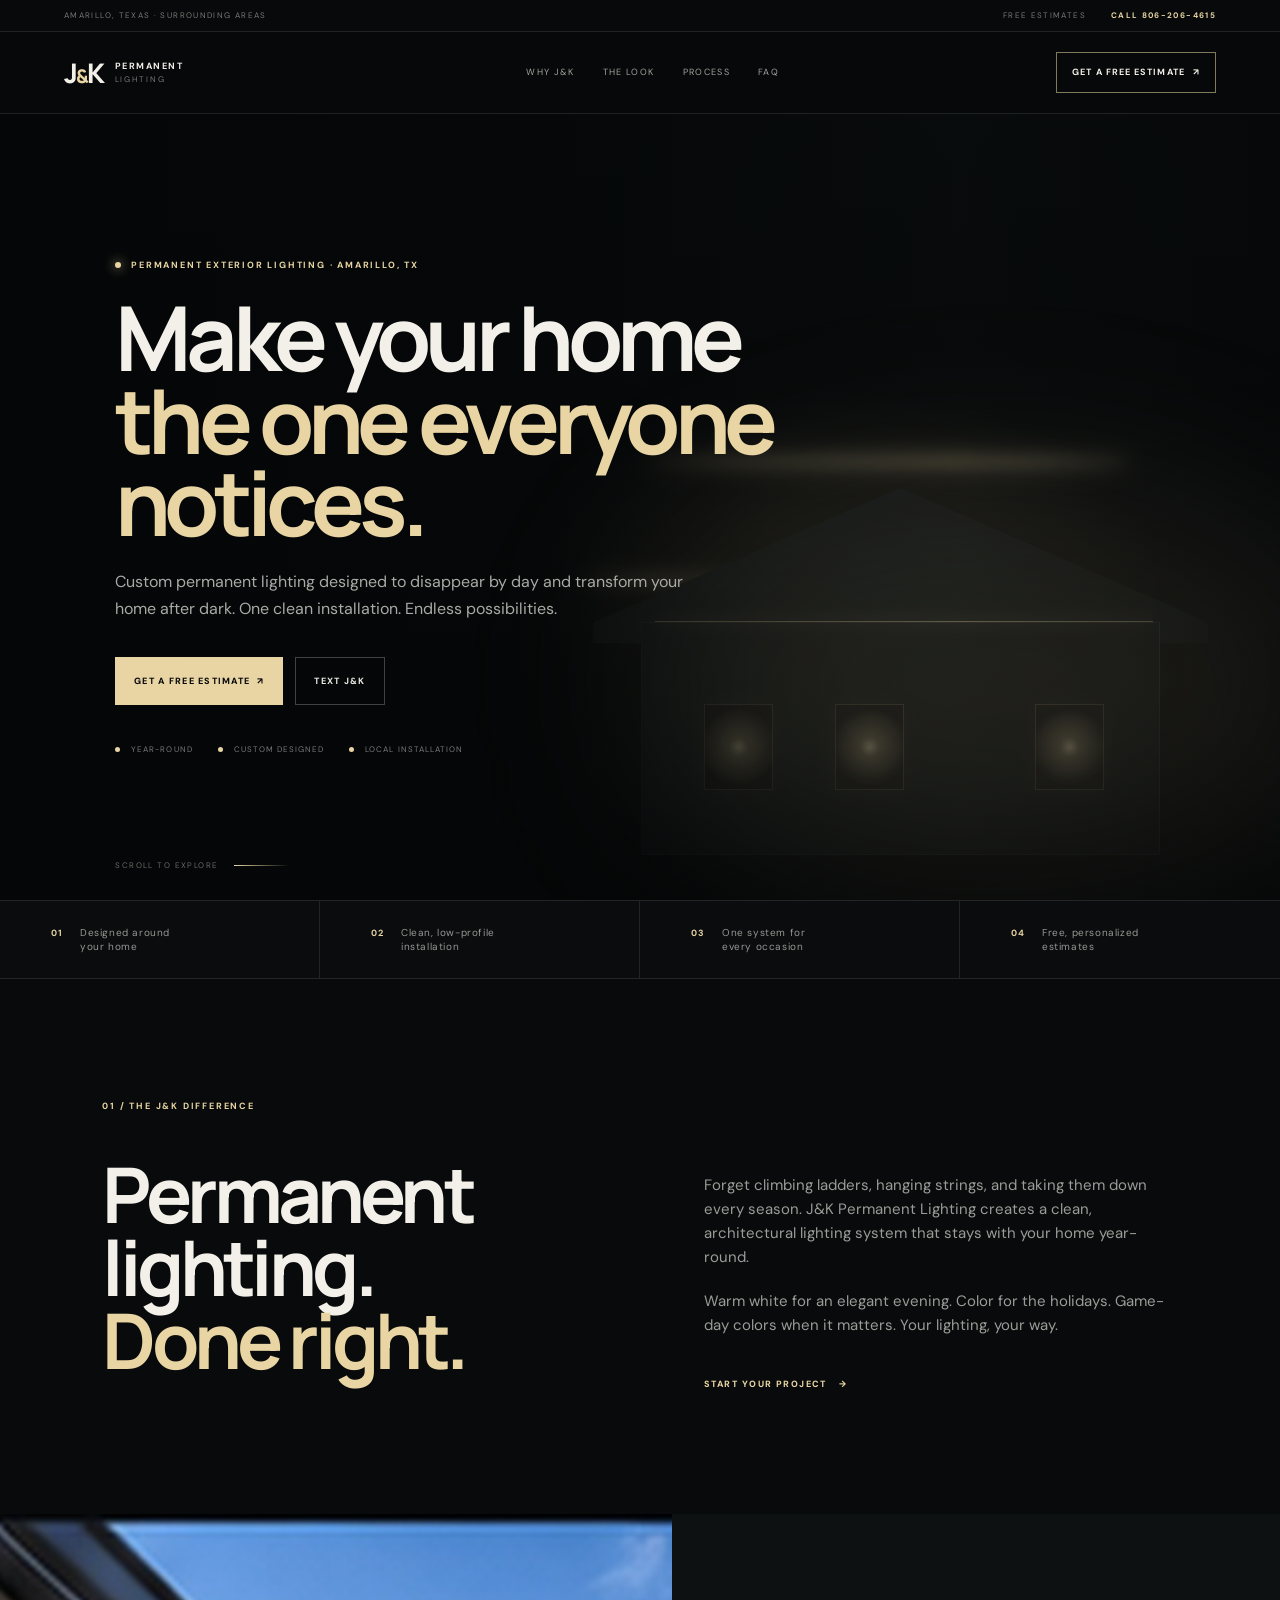
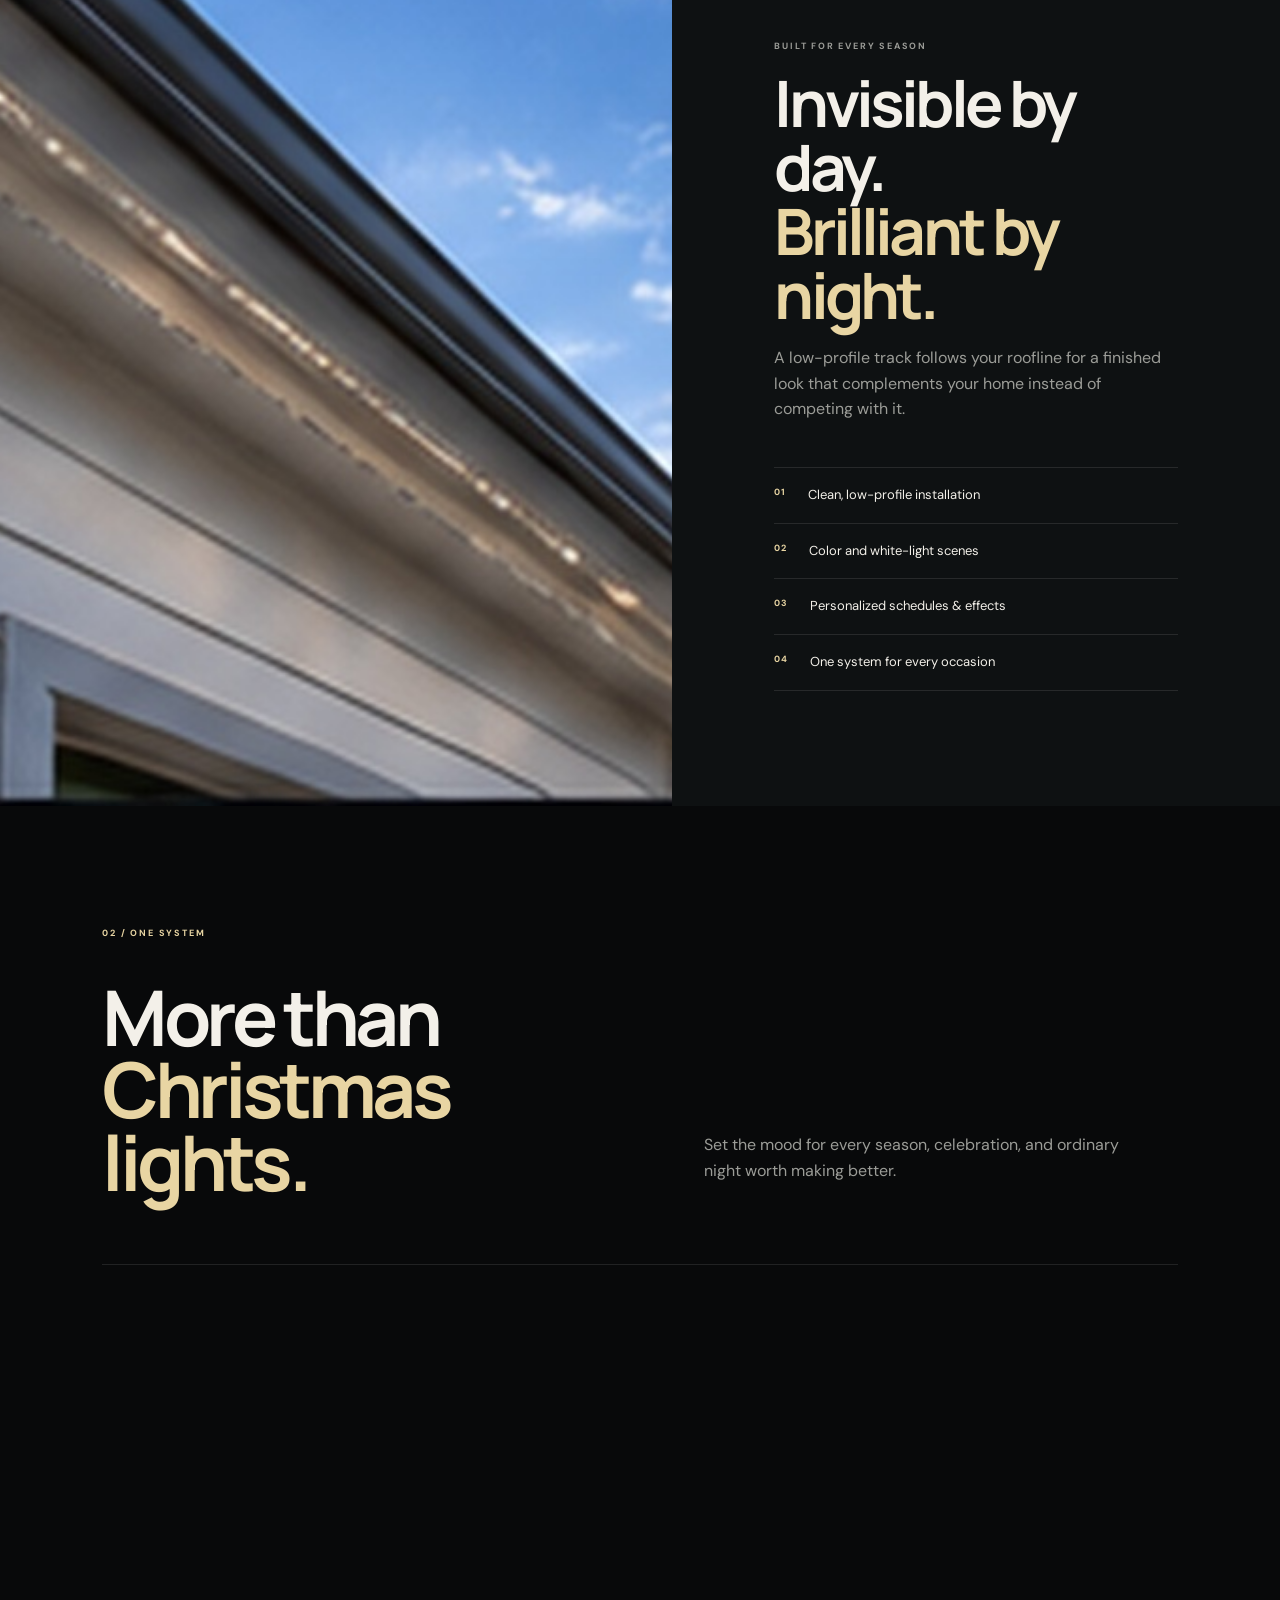
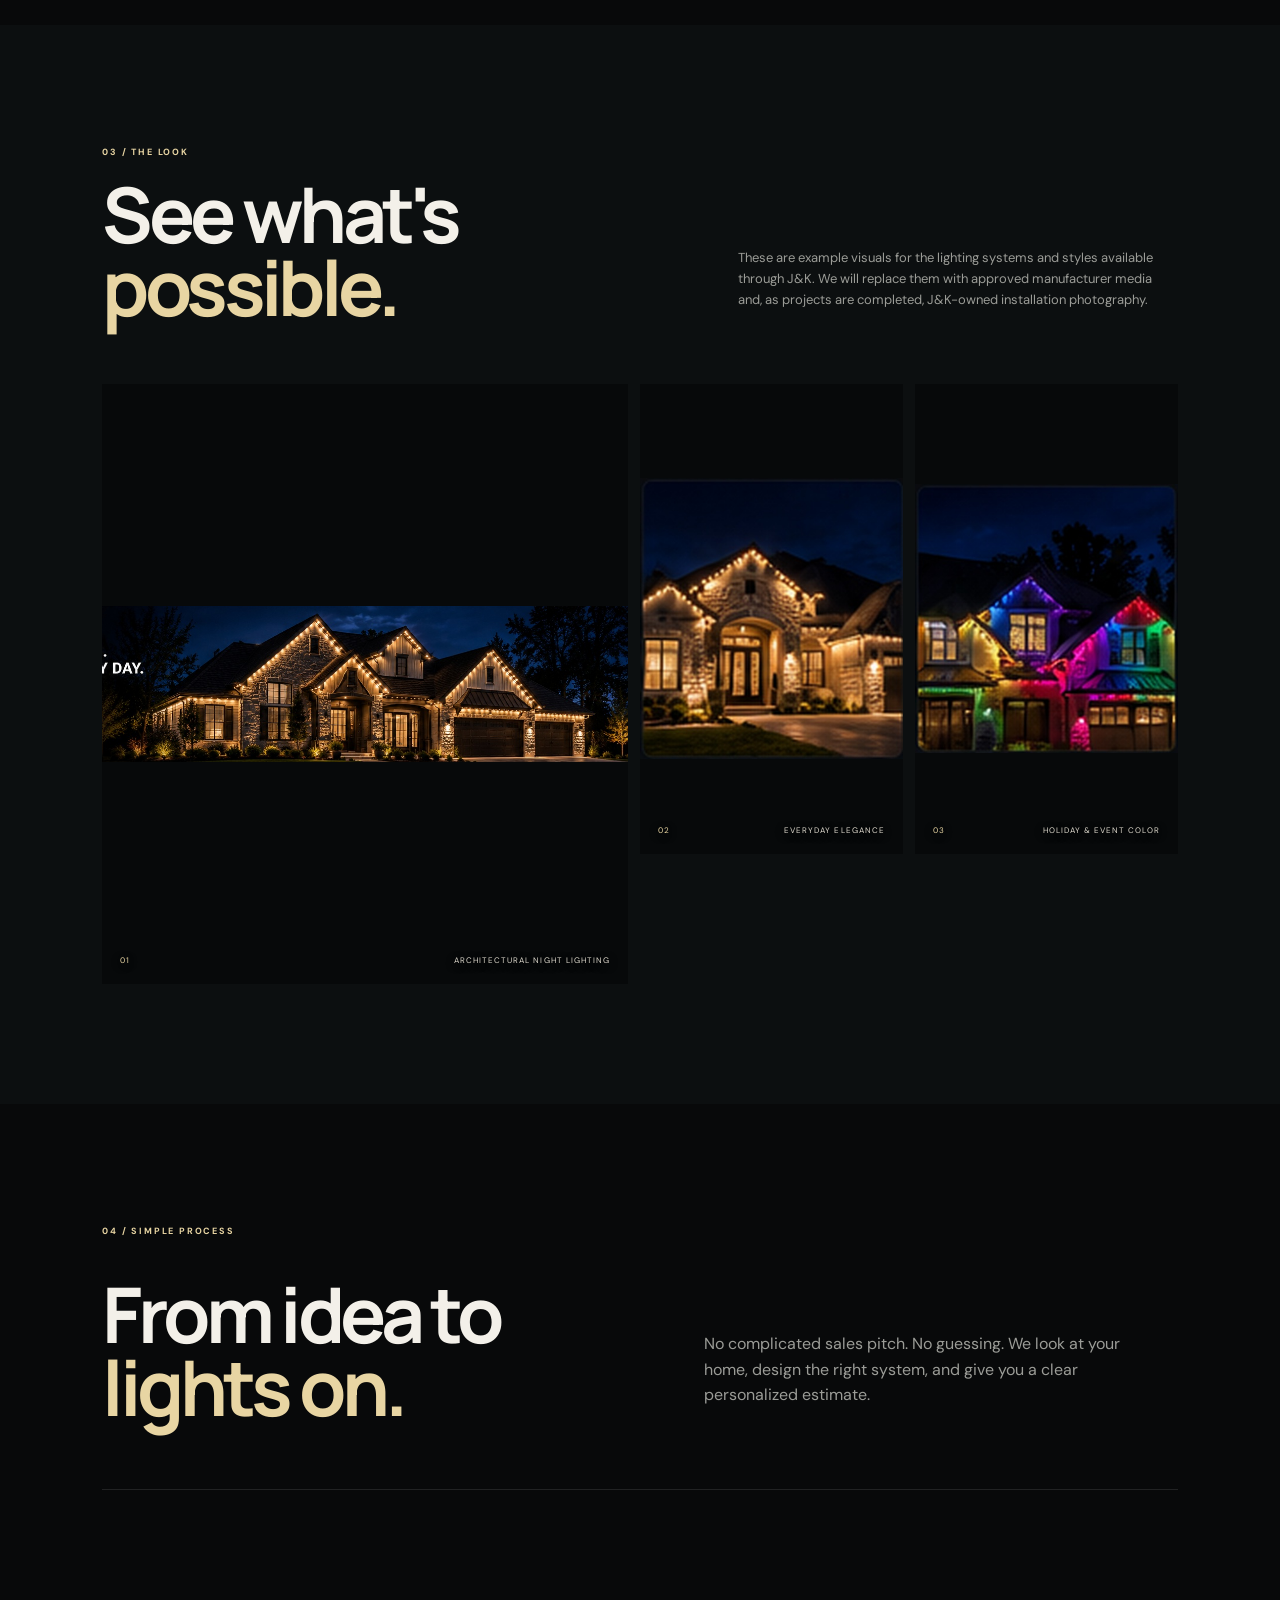
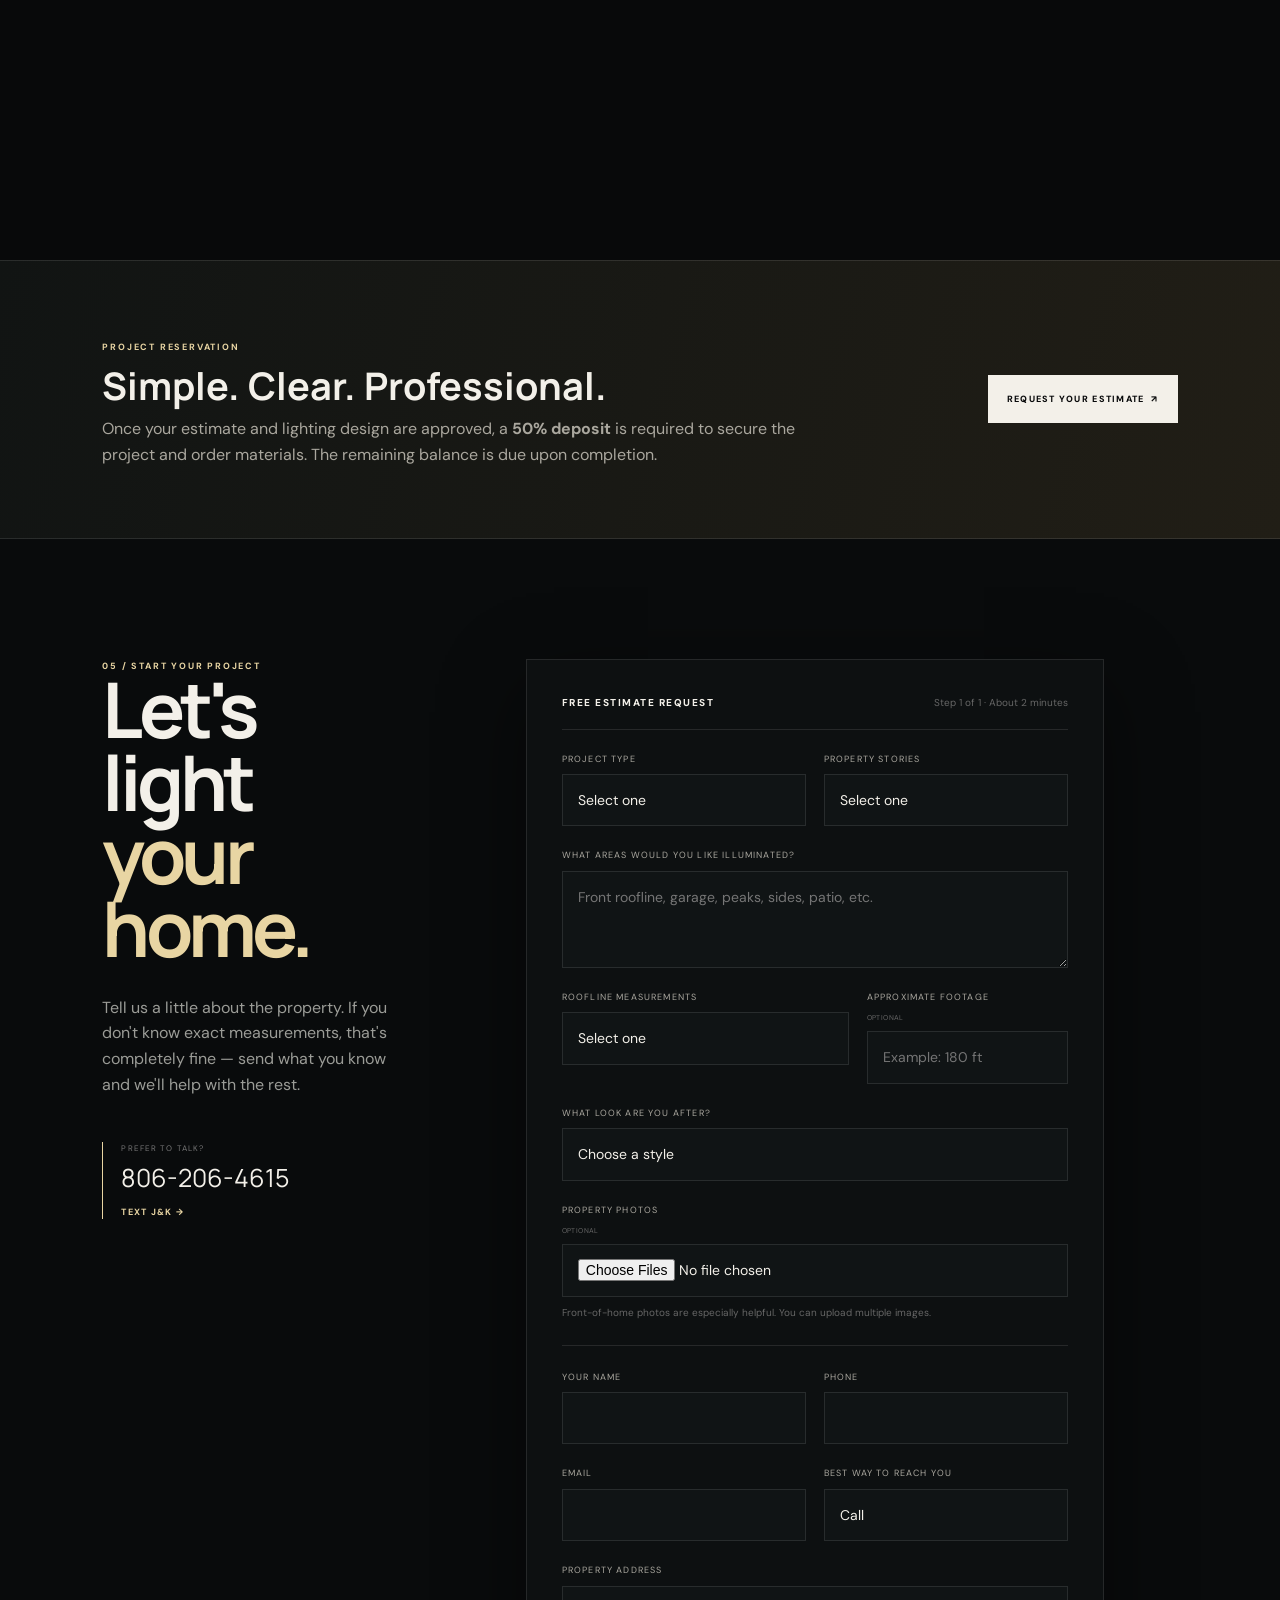
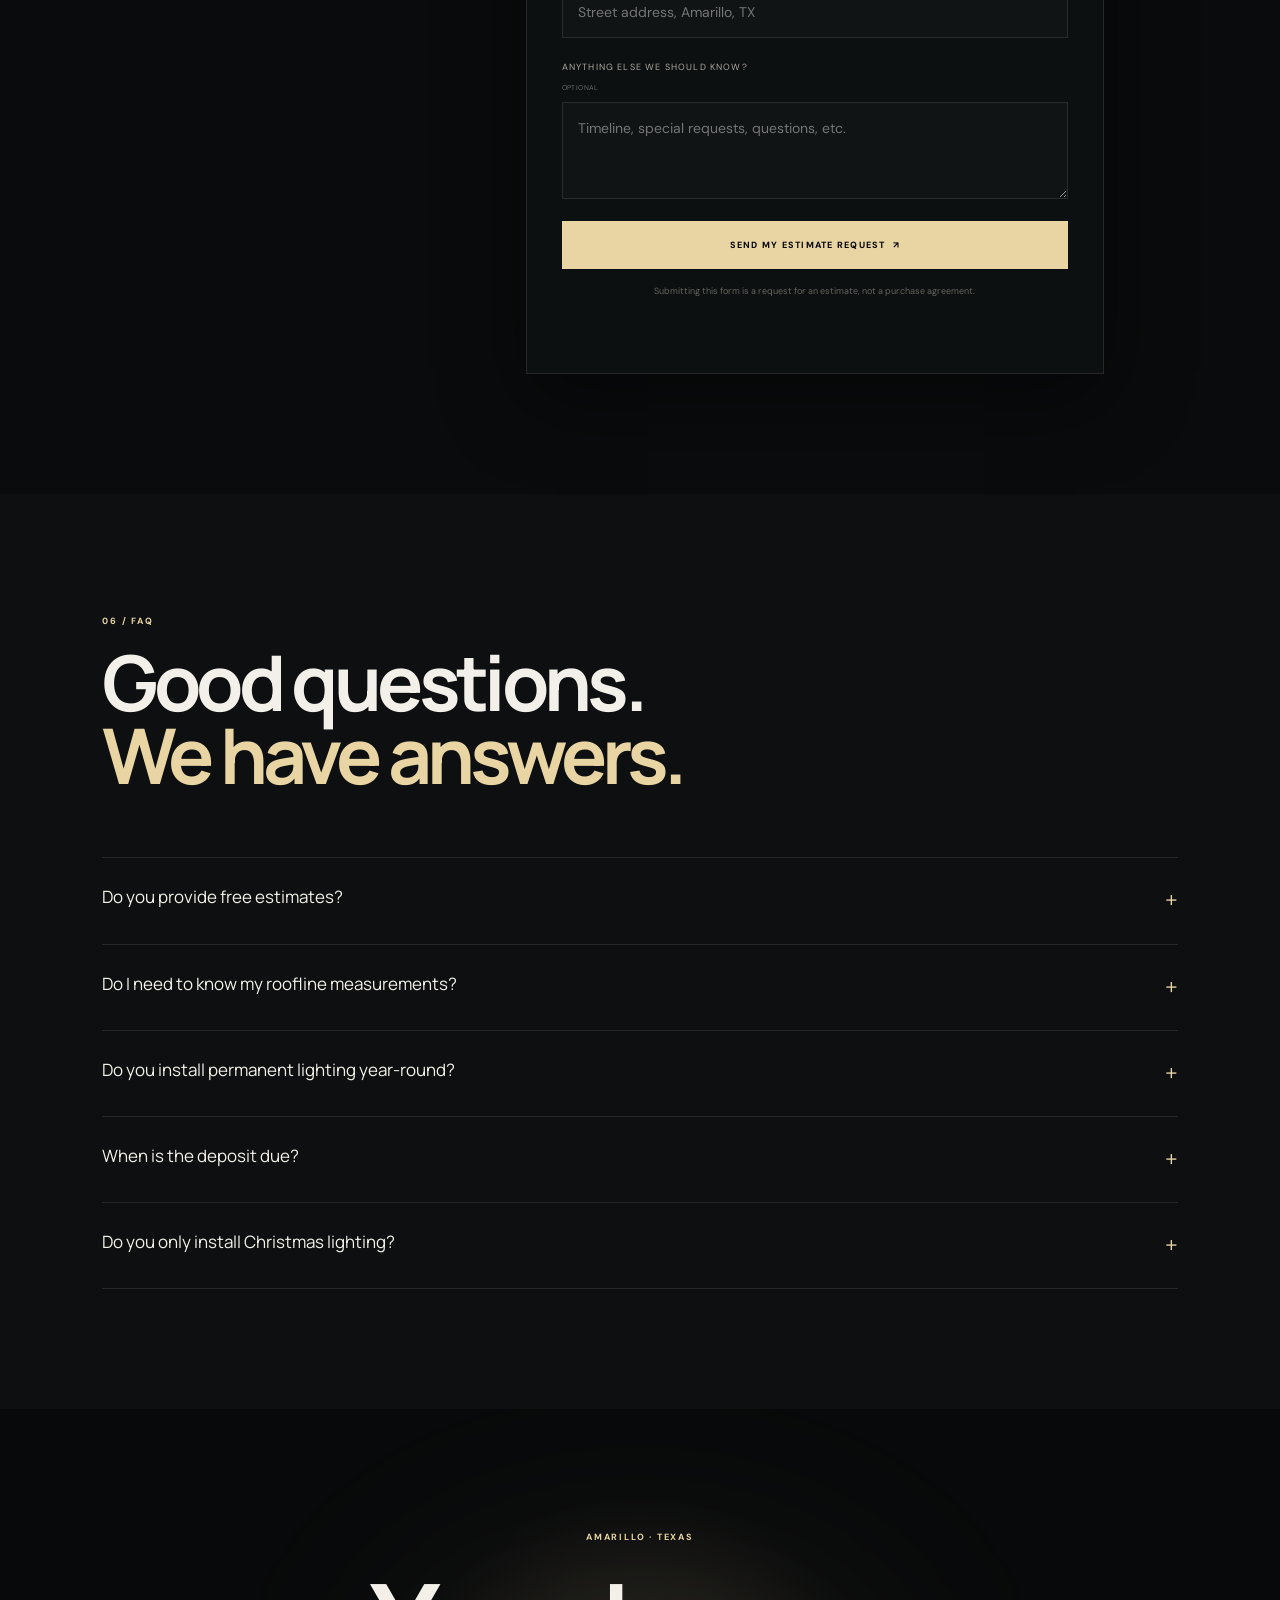
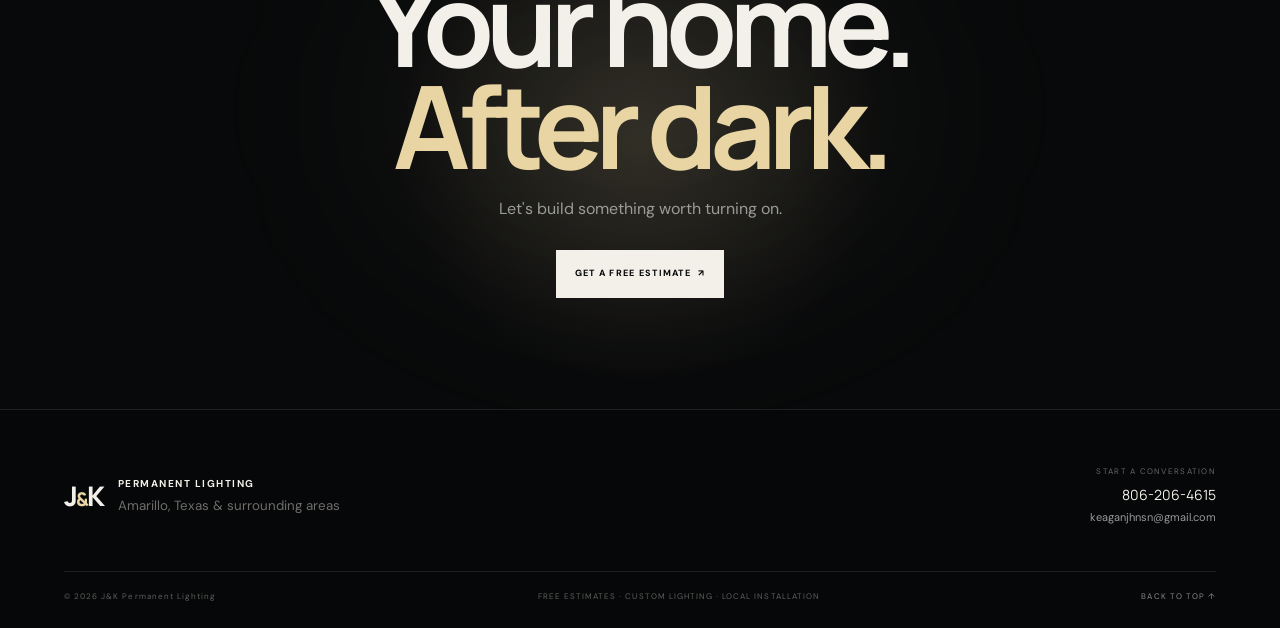
==== commit 55391ff6: "Update index.html" ====
--- a/index.html
+++ b/index.html
@@ -77,9 +77,9 @@
     <section class="gallery section-pad" id="gallery">
       <div class="gallery-head"><div><div class="section-kicker">03 / THE LOOK</div><h2>See what's<br><span>possible.</span></h2></div><p>These are example visuals for the lighting systems and styles available through J&amp;K. We will replace them with approved manufacturer media and, as projects are completed, J&amp;K-owned installation photography.</p></div>
       <div class="gallery-grid">
-        <figure class="gallery-card large media-slot"><img src="images/hero-home.jpg" alt="Home with permanent roofline lighting illuminated at night; example image" style="display:block;width:100%;height:100%;object-fit:cover;" /><figcaption><span>01</span> ARCHITECTURAL NIGHT LIGHTING</figcaption></figure>
-        <figure class="gallery-card media-slot"><img src="images/warm-white-home.jpg" alt="Home with warm-white permanent exterior lighting; example image" style="display:block;width:100%;height:100%;object-fit:cover;" /><figcaption><span>02</span> EVERYDAY ELEGANCE</figcaption></figure>
-        <figure class="gallery-card media-slot"><img src="images/full-color-home.jpg" alt="Home with colorful permanent roofline lighting; example image" style="display:block;width:100%;height:100%;object-fit:cover;" /><figcaption><span>03</span> HOLIDAY &amp; EVENT COLOR</figcaption></figure>
+        <figure class="gallery-card large media-slot"><img src="images/hero-home.jpg" alt="Home with permanent roofline lighting illuminated at night; example image" style="display:block;width:100%;height:100%;object-fit:contain;" /><figcaption><span>01</span> ARCHITECTURAL NIGHT LIGHTING</figcaption></figure>
+        <figure class="gallery-card media-slot"><img src="images/warm-white-home.jpg" alt="Home with warm-white permanent exterior lighting; example image" style="display:block;width:100%;height:100%;object-fit:contain;" /><figcaption><span>02</span> EVERYDAY ELEGANCE</figcaption></figure>
+        <figure class="gallery-card media-slot"><img src="images/full-color-home.jpg" alt="Home with colorful permanent roofline lighting; example image" style="display:block;width:100%;height:100%;object-fit:contain;" /><figcaption><span>03</span> HOLIDAY &amp; EVENT COLOR</figcaption></figure>
       </div>
     </section>
 
--- a/styles.css
+++ b/styles.css
@@ -3,3 +3,30 @@
 @media(max-width:620px){.topbar{padding:0 5vw}.topbar>span{display:none}.topbar-right span{display:none}.nav{padding:0 5vw;height:72px}.brand{min-width:auto}.brand-copy{display:none}.nav-cta{font-size:8px;padding:10px 11px;margin-left:auto}.menu-toggle{order:2;margin-left:0}.nav-cta{order:1}.menu-toggle{order:2}.hero{min-height:calc(100svh - 104px)}.hero-media{background:radial-gradient(ellipse at 75% 62%,rgba(224,200,142,.1),transparent 30%),linear-gradient(180deg,#0a0d0e,#050607)}.hero-house{width:120vw;right:-36vw;bottom:7vh;opacity:.65}.hero-overlay{background:linear-gradient(90deg,rgba(4,6,7,.98) 0%,rgba(4,6,7,.8) 58%,rgba(4,6,7,.5)),linear-gradient(0deg,rgba(4,6,7,.88),transparent 60%)}.hero-content{margin-left:7vw;width:86%;padding:75px 0 110px}.hero-tag{font-size:7px}.hero h1{font-size:50px}.hero-copy{font-size:14px;line-height:1.65}.hero-actions{flex-direction:column}.hero-actions .button{width:100%}.hero-proof{gap:10px;flex-direction:column}.hero-bottom{display:none}.trust-strip{grid-template-columns:1fr 1fr}.trust-strip div{padding:22px 6vw}.trust-strip div:nth-child(2){border-right:0}.trust-strip div:nth-child(n+3){border-top:1px solid var(--line)}.section-pad{padding:85px 7vw}.feature-content{padding:80px 7vw}.feature-media{padding:7vw;min-height:420px}.occasion-grid,.process-grid,.gallery-grid,.form-row{grid-template-columns:1fr}.occasion-grid article,.occasion-grid article:not(:first-child),.process-grid article,.process-grid article:not(:first-child){padding-left:0;padding-right:0;border-right:0;border-top:1px solid var(--line)}.occasion-grid article:first-child,.process-grid article:first-child{border-top:0}.gallery-card.large,.gallery-card{height:350px;grid-column:auto}.gallery-head{display:block}.gallery-head>p{margin-top:25px}.deposit-note{padding:55px 7vw}.deposit-note h2{font-size:31px}.estimate h2{font-size:53px}.estimate-form{padding:22px}.form-heading{display:block}.form-heading small{display:block;margin-top:7px}.footer-main{display:block}.footer-contact{align-items:flex-start;margin-top:35px}.footer-bottom{flex-direction:column;gap:10px}.hero-proof span{font-size:7px}}
 
 .intro-grid,.feature-content,.occasion-grid article,.gallery-card,.process-grid article,.estimate-form,.faq-list{opacity:0;transform:translateY(18px);transition:opacity .7s ease,transform .7s ease}.is-visible{opacity:1;transform:none}.occasion-grid article:nth-child(2),.gallery-card:nth-child(2),.process-grid article:nth-child(2){transition-delay:.08s}.occasion-grid article:nth-child(3),.gallery-card:nth-child(3),.process-grid article:nth-child(3){transition-delay:.16s}.occasion-grid article:nth-child(4),.process-grid article:nth-child(4){transition-delay:.24s}@media(prefers-reduced-motion:reduce){html{scroll-behavior:auto}.intro-grid,.feature-content,.occasion-grid article,.gallery-card,.process-grid article,.estimate-form,.faq-list{opacity:1;transform:none;transition:none}}
+/* FIX: Make website photos display correctly */
+.media-slot > img {
+  position: absolute;
+  inset: 0;
+  display: block;
+  width: 100%;
+  height: 100%;
+  object-fit: cover;
+  z-index: 1;
+}
+
+/* Keep gallery photos visible */
+.gallery-card {
+  opacity: 1;
+  transform: none;
+}
+/* Show the complete gallery photos without cropping */
+.gallery-card > img {
+  object-fit: contain;
+  background: #07090a;
+}
+
+/* Keep the feature photo fitted to its section */
+.feature-media > img {
+  object-fit: contain;
+  background: #07090a;
+}
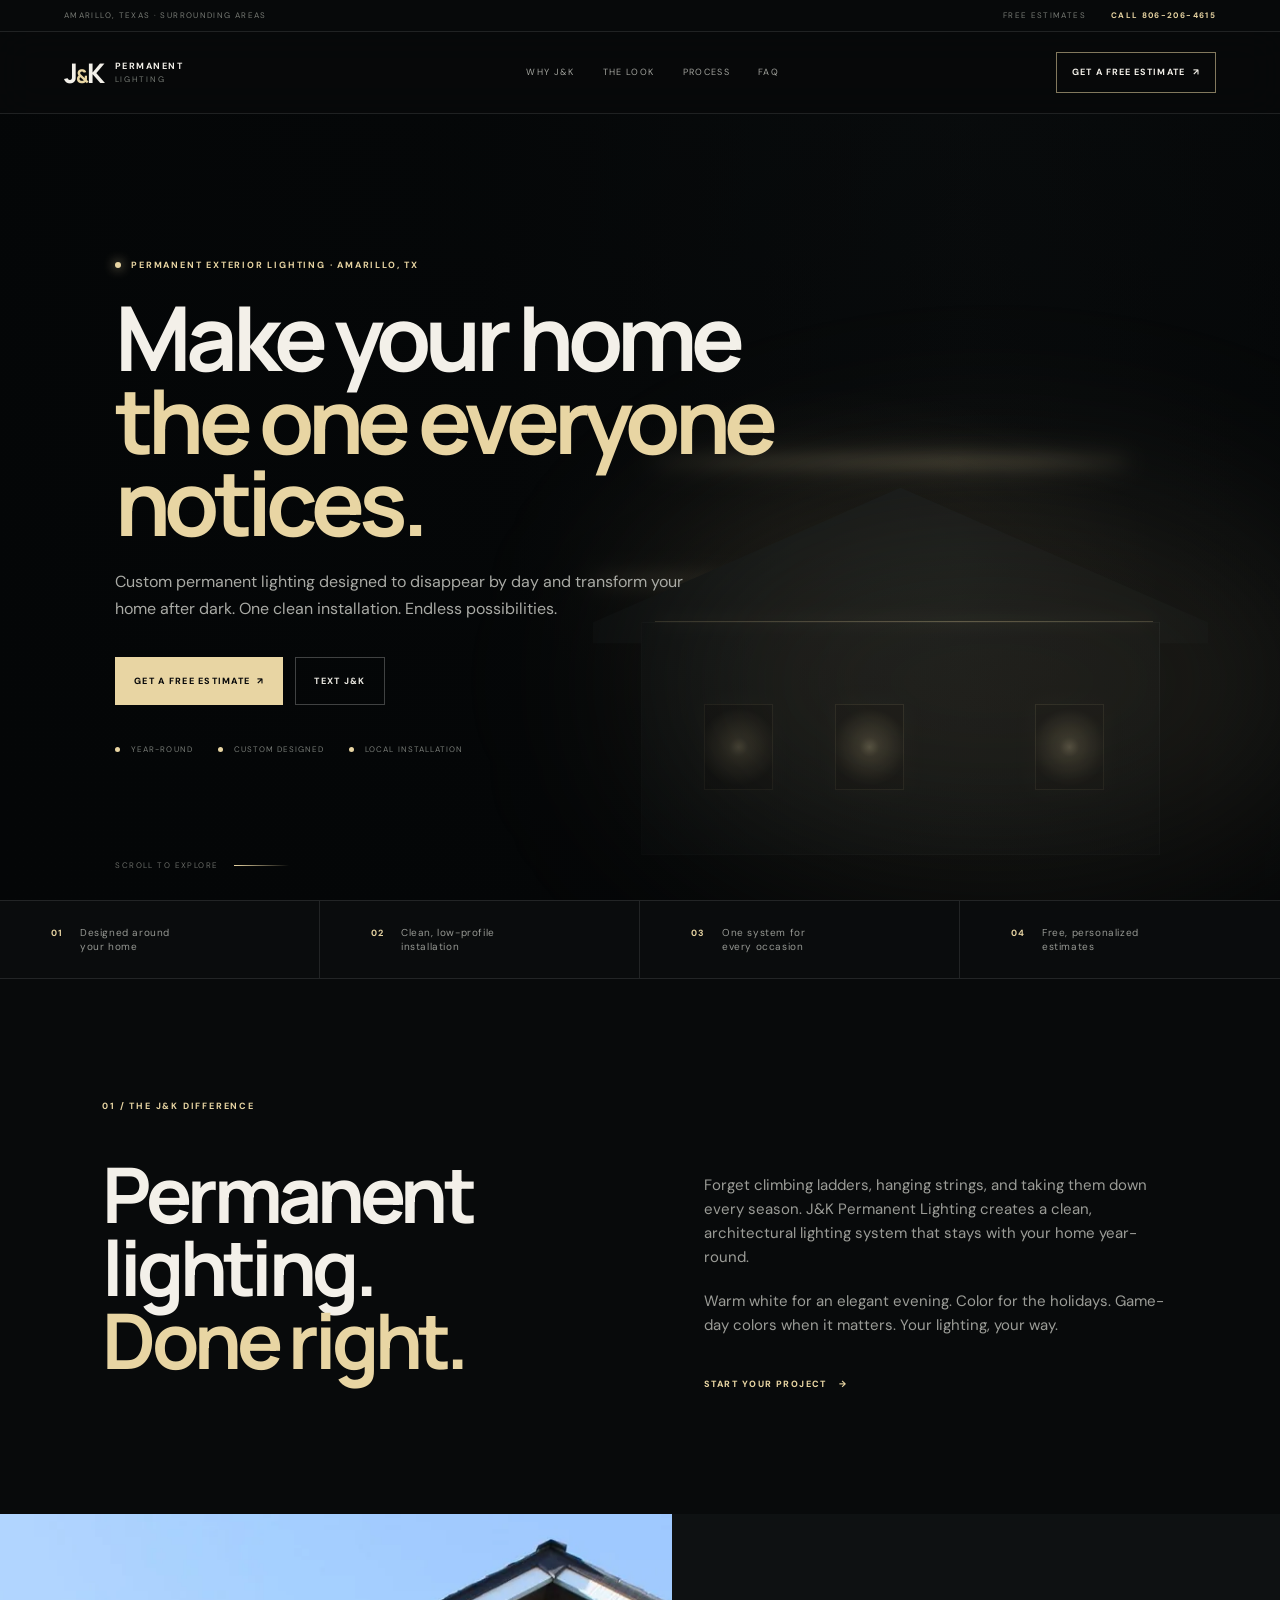
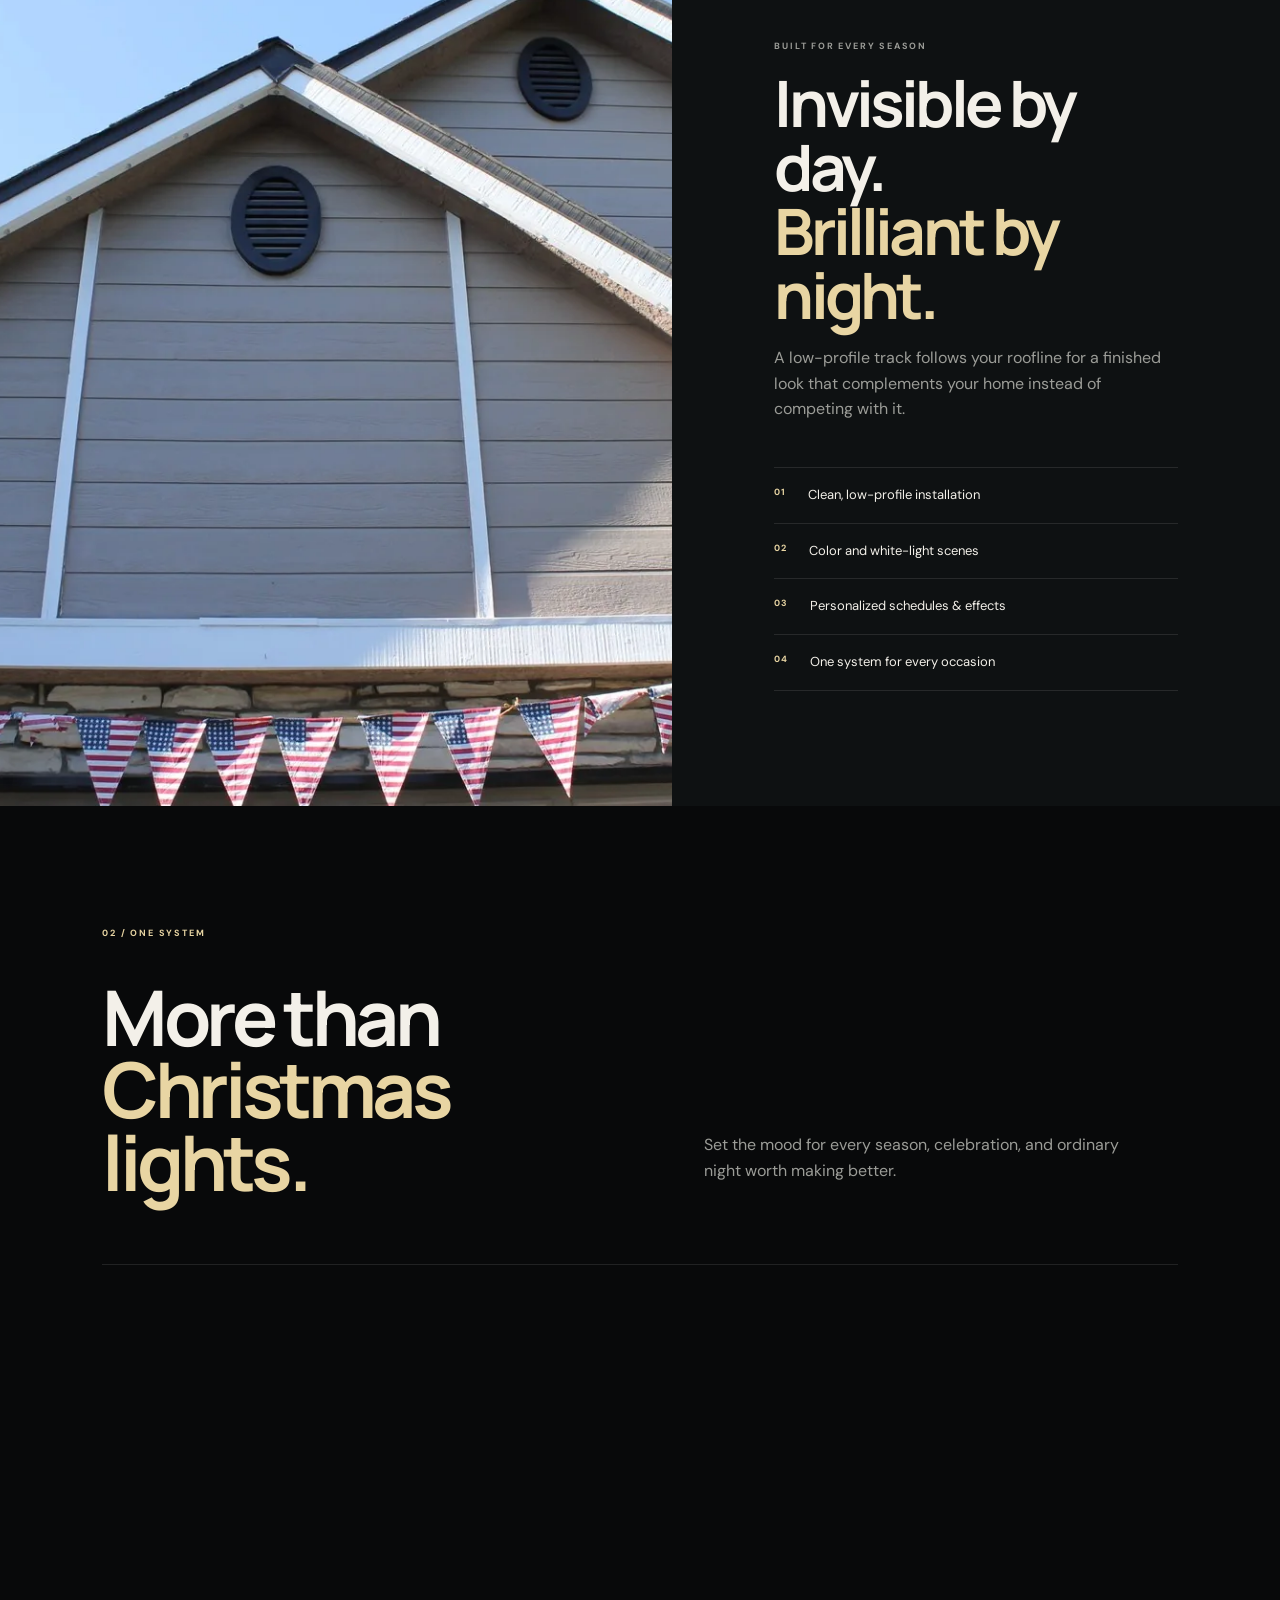
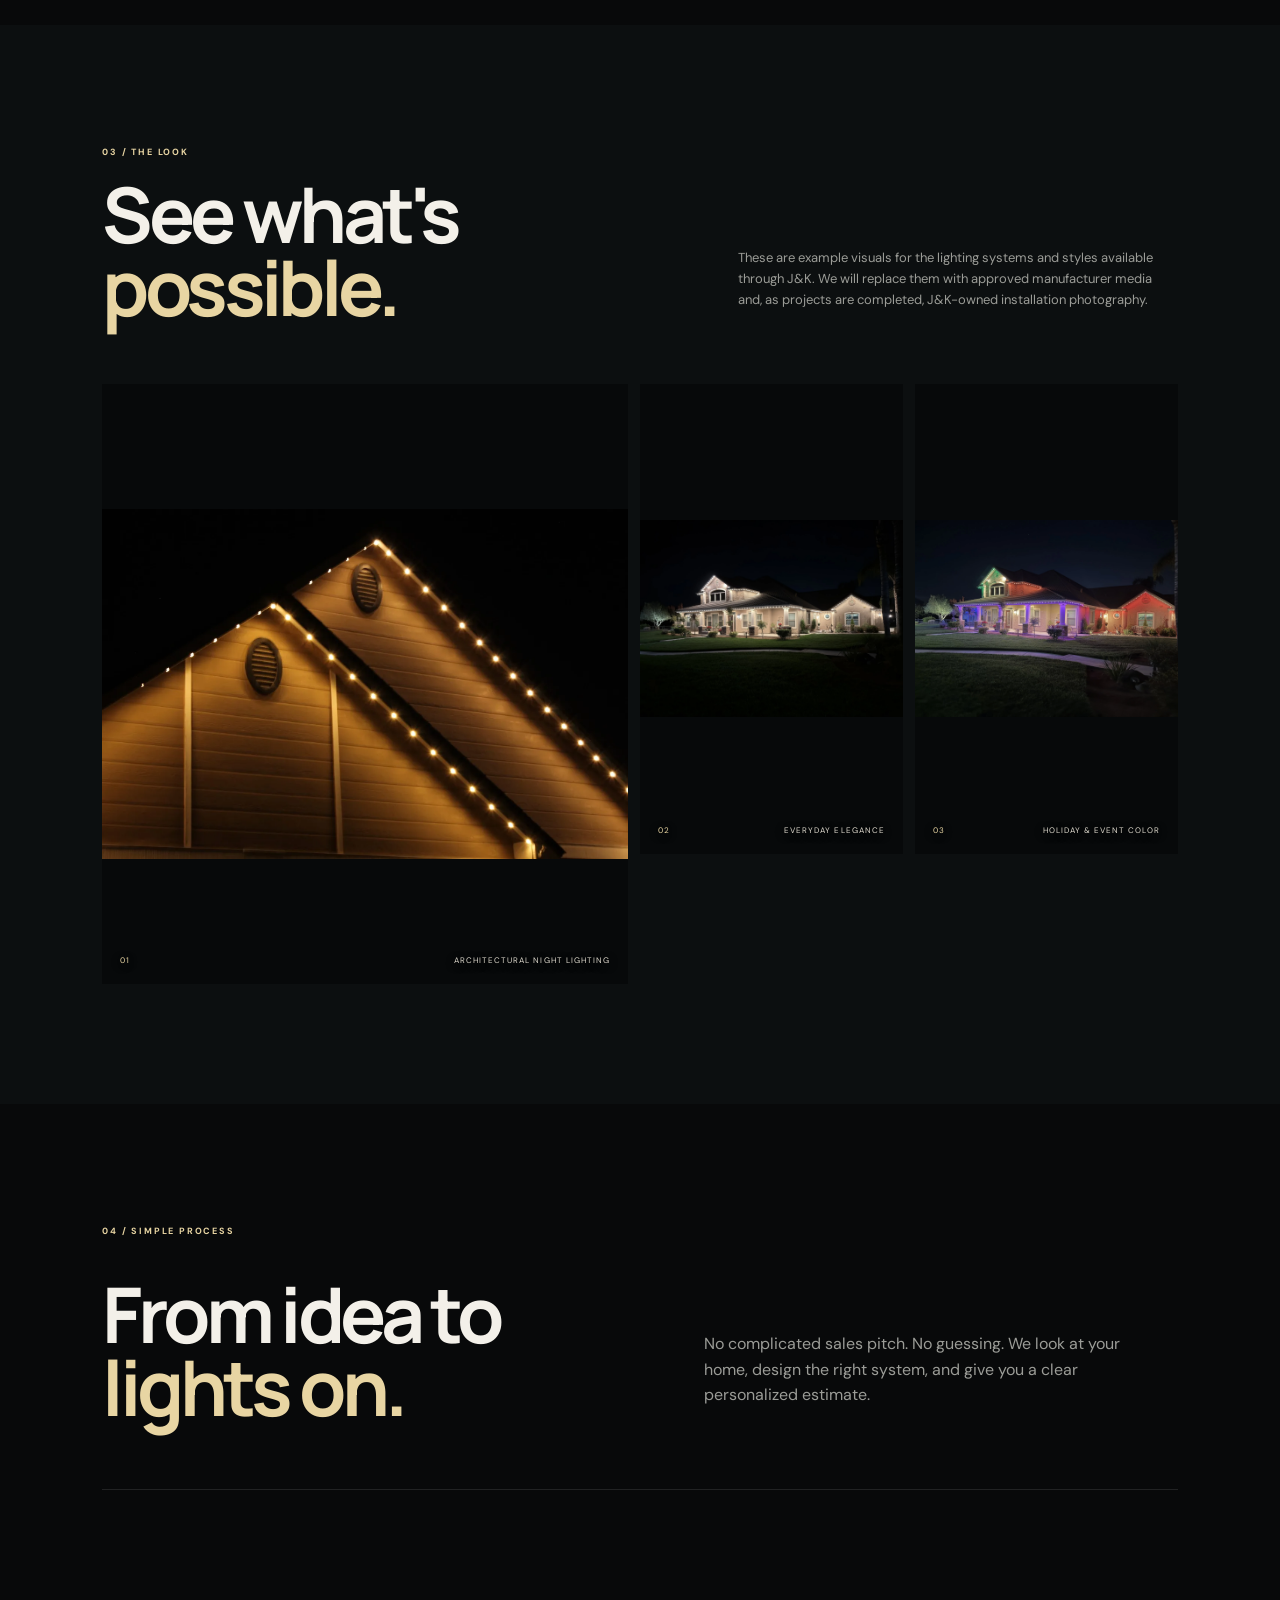
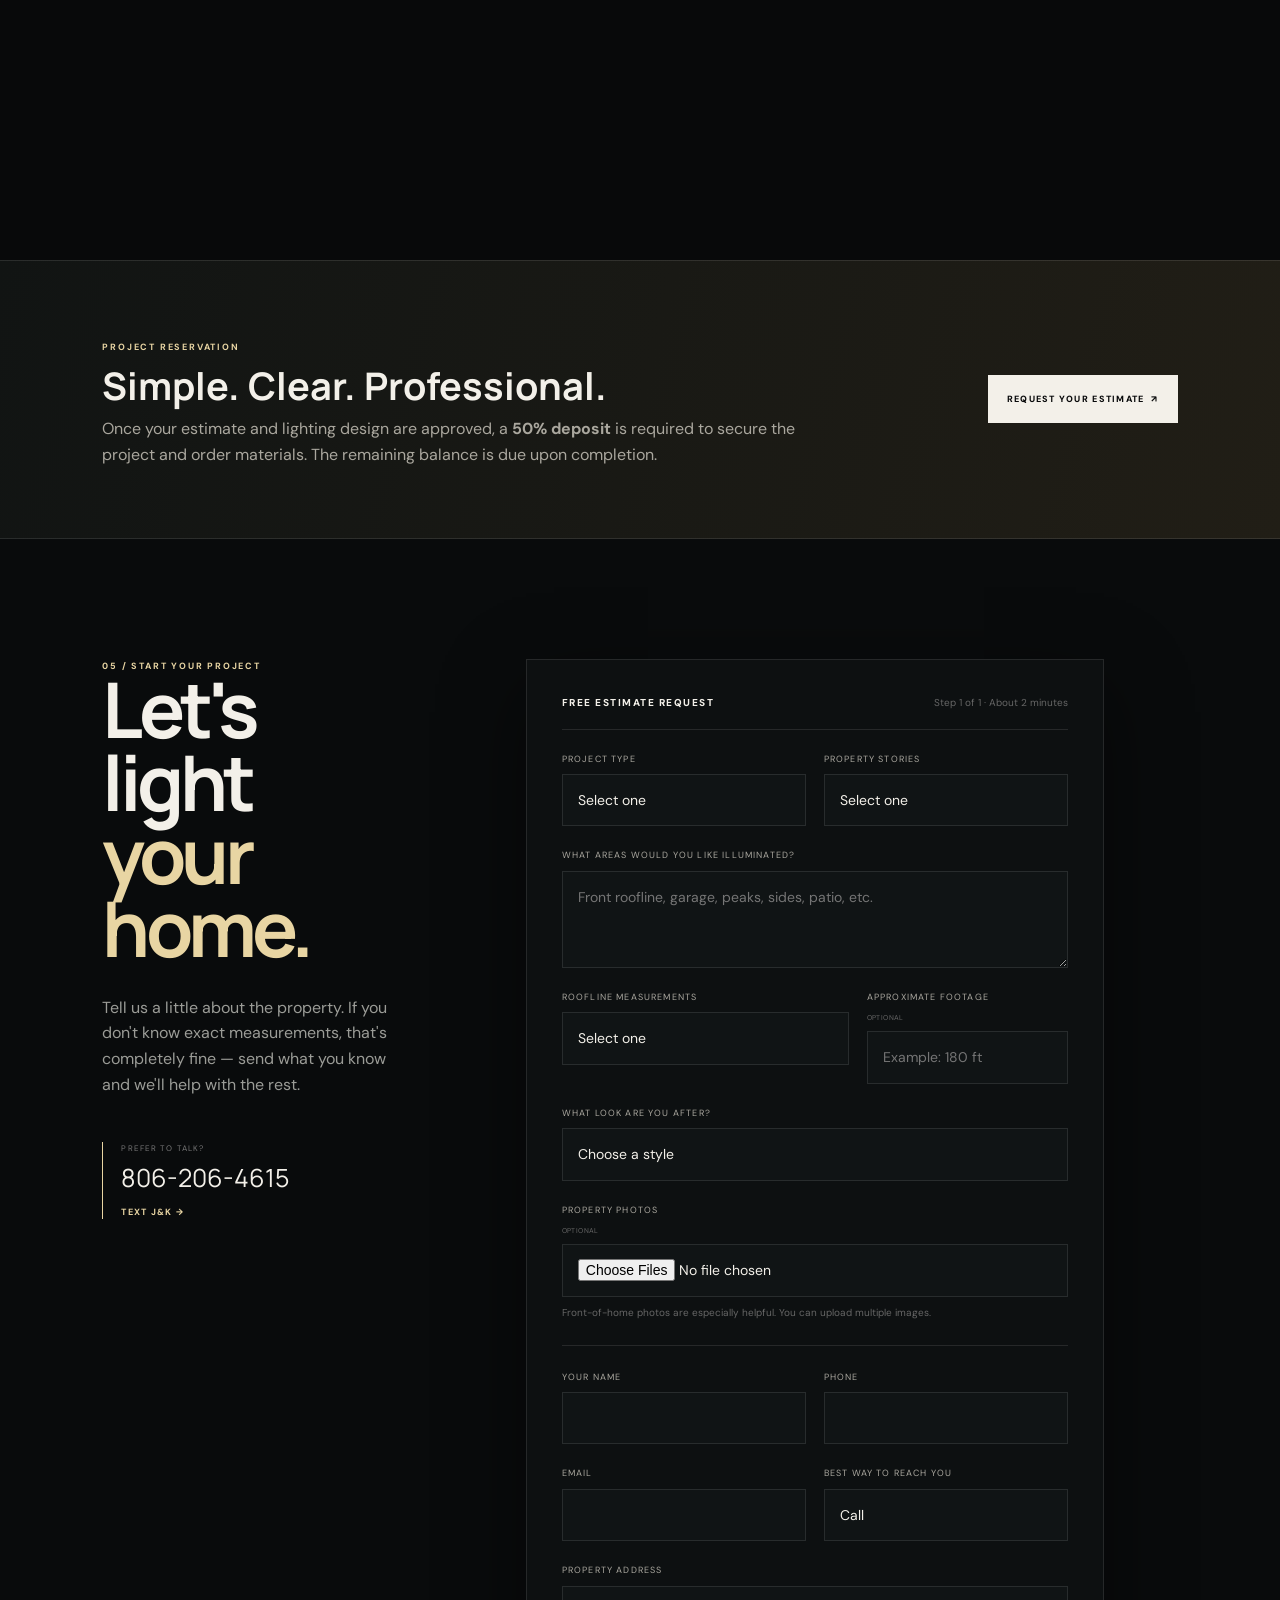
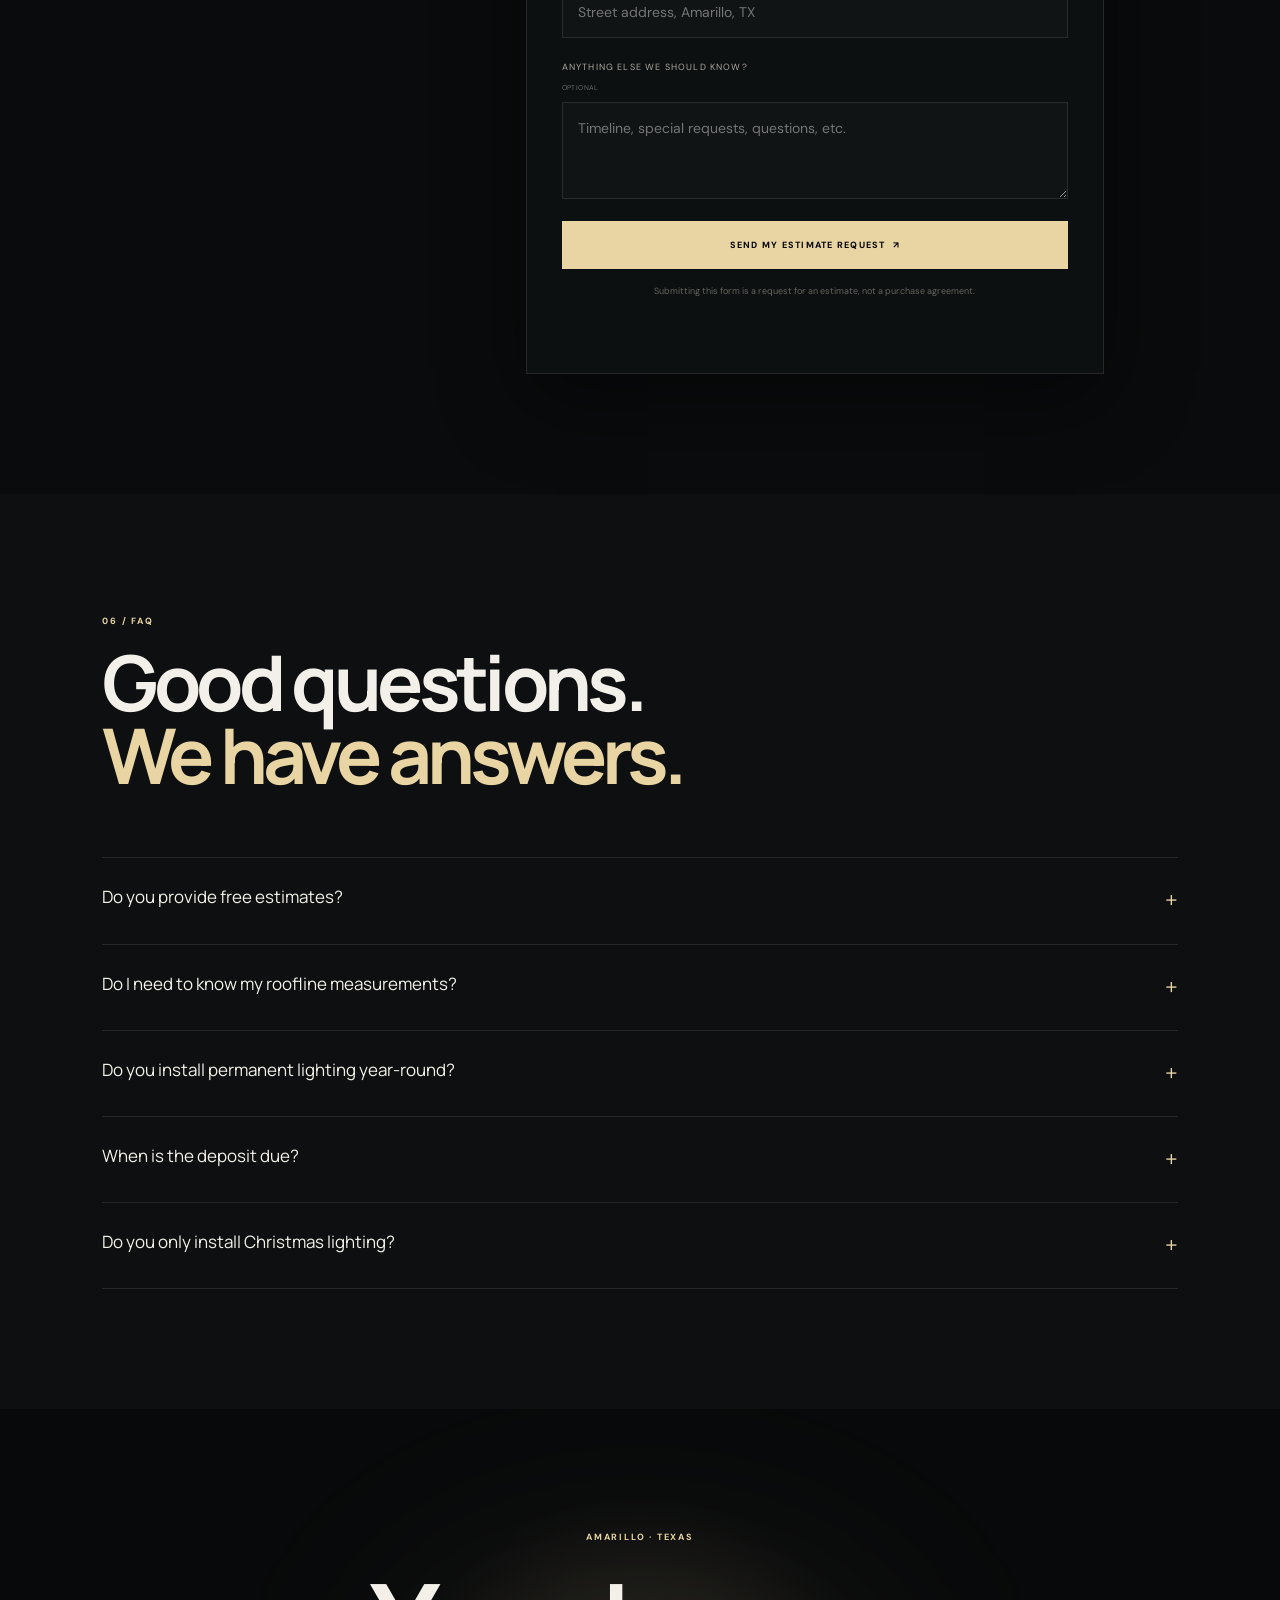
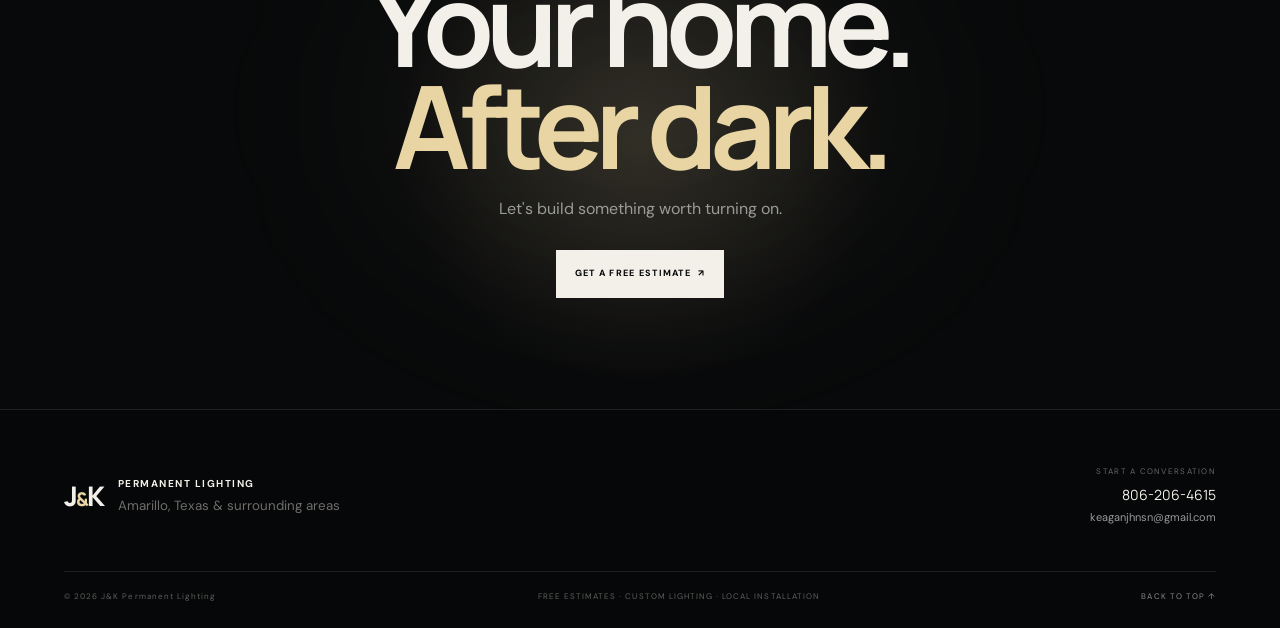
==== commit 13dbb5a6: "Update index.html" ====
--- a/index.html
+++ b/index.html
@@ -65,7 +65,7 @@
     </section>
 
     <section class="feature-band">
-      <div class="feature-media media-slot" data-slot="feature"><img src="images/clean-installation-daytime.jpg" alt="Permanent lighting track installed neatly along a home roofline in daylight" style="display:block;width:100%;height:100%;object-fit:cover;" /></div>
+      <div class="feature-media media-slot" data-slot="feature"><img src="images/job-day.webp" alt="Permanent lighting track installed neatly along a home roofline in daylight" style="display:block;width:100%;height:100%;object-fit:cover;" /></div>
       <div class="feature-content"><p class="eyebrow">BUILT FOR EVERY SEASON</p><h2>Invisible by day.<br><span>Brilliant by night.</span></h2><p>A low-profile track follows your roofline for a finished look that complements your home instead of competing with it.</p><div class="feature-list"><div><strong>01</strong><span>Clean, low-profile installation</span></div><div><strong>02</strong><span>Color and white-light scenes</span></div><div><strong>03</strong><span>Personalized schedules &amp; effects</span></div><div><strong>04</strong><span>One system for every occasion</span></div></div></div>
     </section>
 
@@ -77,9 +77,9 @@
     <section class="gallery section-pad" id="gallery">
       <div class="gallery-head"><div><div class="section-kicker">03 / THE LOOK</div><h2>See what's<br><span>possible.</span></h2></div><p>These are example visuals for the lighting systems and styles available through J&amp;K. We will replace them with approved manufacturer media and, as projects are completed, J&amp;K-owned installation photography.</p></div>
       <div class="gallery-grid">
-        <figure class="gallery-card large media-slot"><img src="images/hero-home.jpg" alt="Home with permanent roofline lighting illuminated at night; example image" style="display:block;width:100%;height:100%;object-fit:contain;" /><figcaption><span>01</span> ARCHITECTURAL NIGHT LIGHTING</figcaption></figure>
-        <figure class="gallery-card media-slot"><img src="images/warm-white-home.jpg" alt="Home with warm-white permanent exterior lighting; example image" style="display:block;width:100%;height:100%;object-fit:contain;" /><figcaption><span>02</span> EVERYDAY ELEGANCE</figcaption></figure>
-        <figure class="gallery-card media-slot"><img src="images/full-color-home.jpg" alt="Home with colorful permanent roofline lighting; example image" style="display:block;width:100%;height:100%;object-fit:contain;" /><figcaption><span>03</span> HOLIDAY &amp; EVENT COLOR</figcaption></figure>
+        <figure class="gallery-card large media-slot"><img src="images/job-night.webp" alt="Home with permanent roofline lighting illuminated at night; example image" style="display:block;width:100%;height:100%;object-fit:contain;" /><figcaption><span>01</span> ARCHITECTURAL NIGHT LIGHTING</figcaption></figure>
+        <figure class="gallery-card media-slot"><img src="images/home-night-warm-close.webp" alt="Home with warm-white permanent exterior lighting; example image" style="display:block;width:100%;height:100%;object-fit:contain;" /><figcaption><span>02</span> EVERYDAY ELEGANCE</figcaption></figure>
+        <figure class="gallery-card media-slot"><img src="images/home-night-multicolor.webp" alt="Home with colorful permanent roofline lighting; example image" style="display:block;width:100%;height:100%;object-fit:contain;" /><figcaption><span>03</span> HOLIDAY &amp; EVENT COLOR</figcaption></figure>
       </div>
     </section>
 
